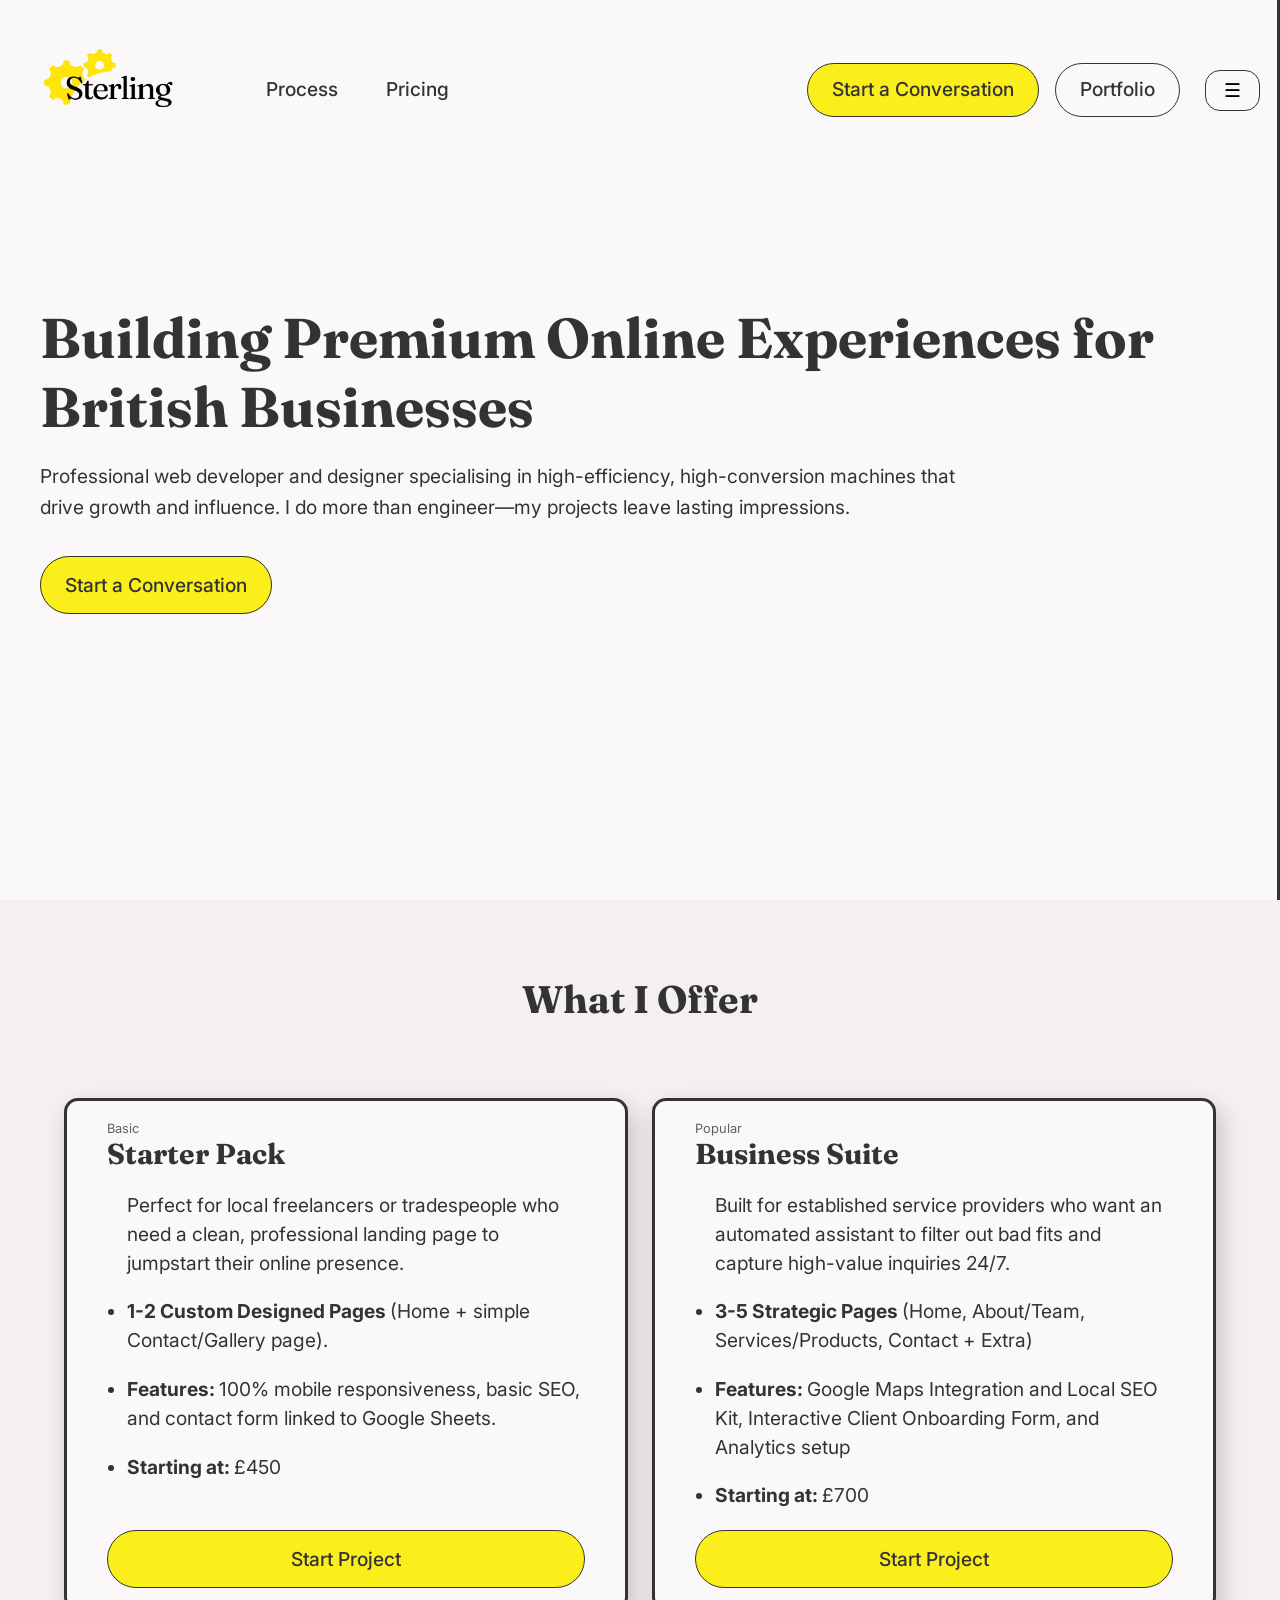
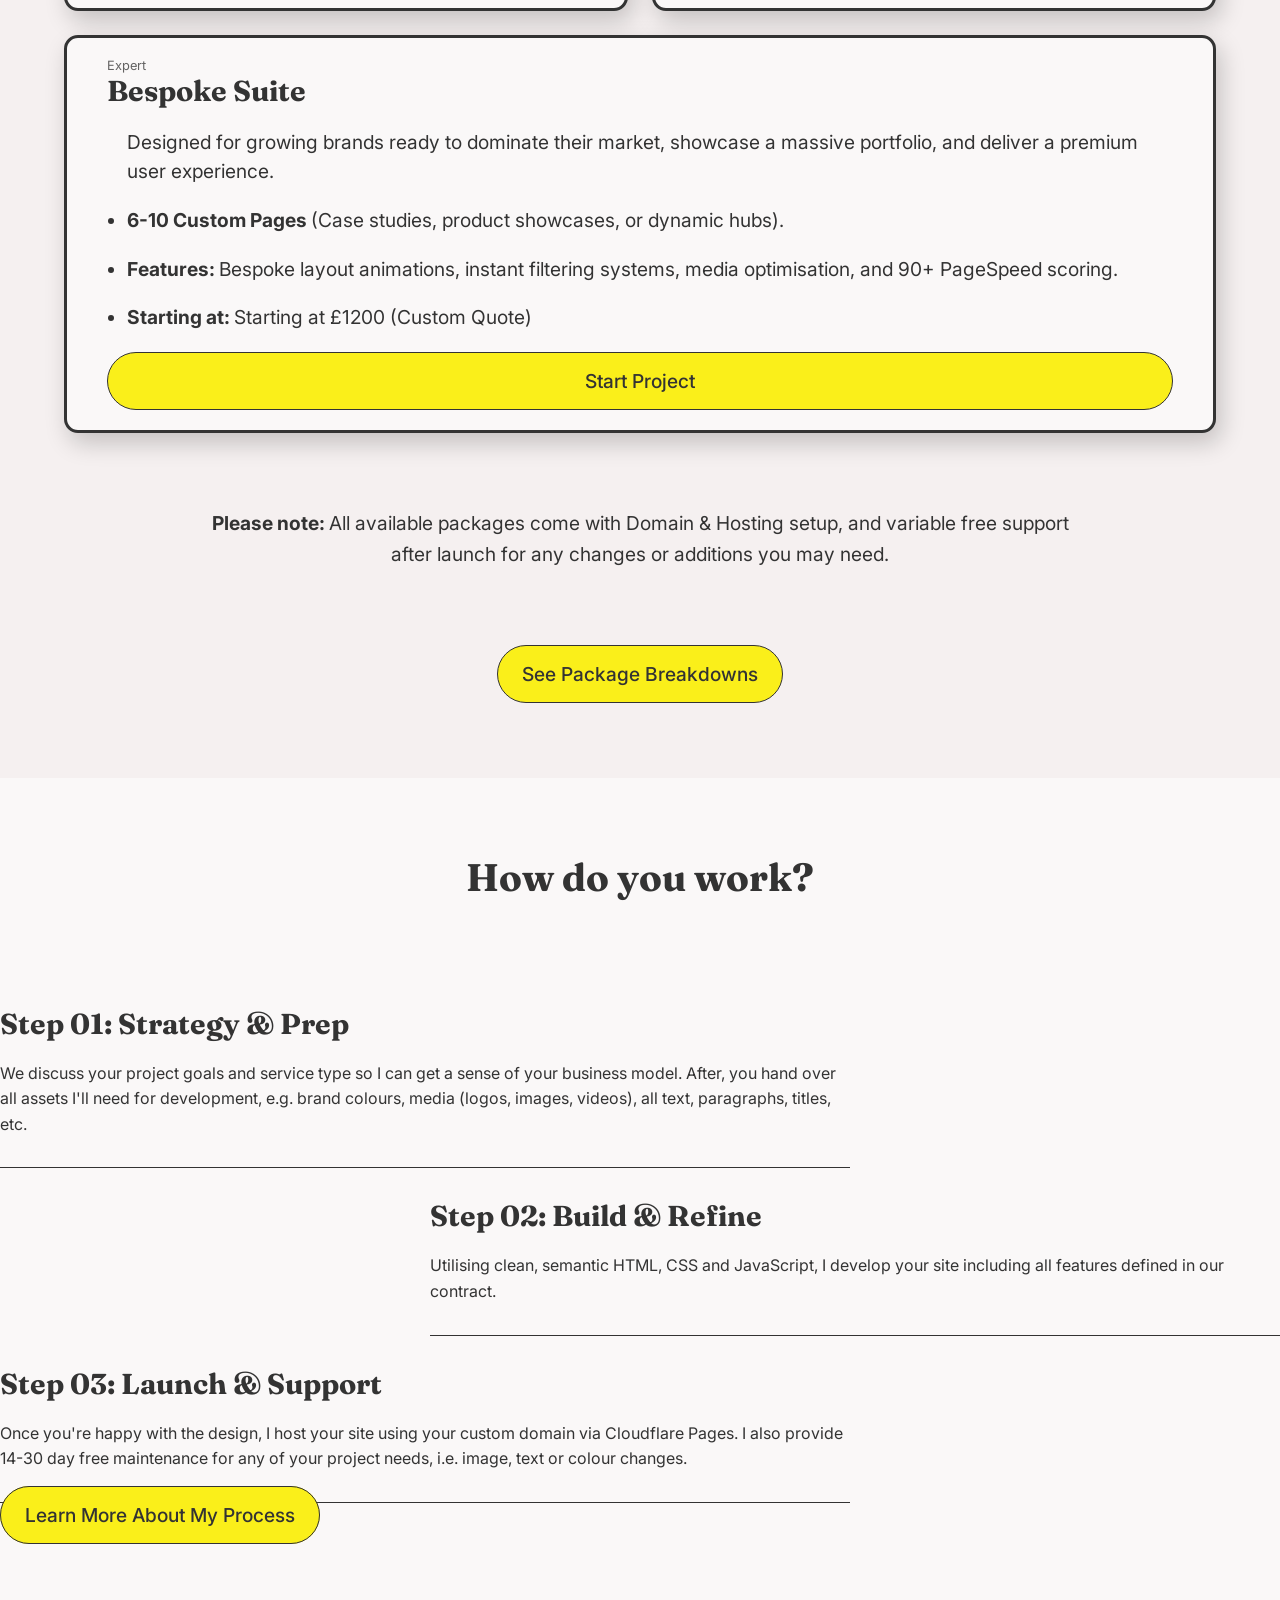
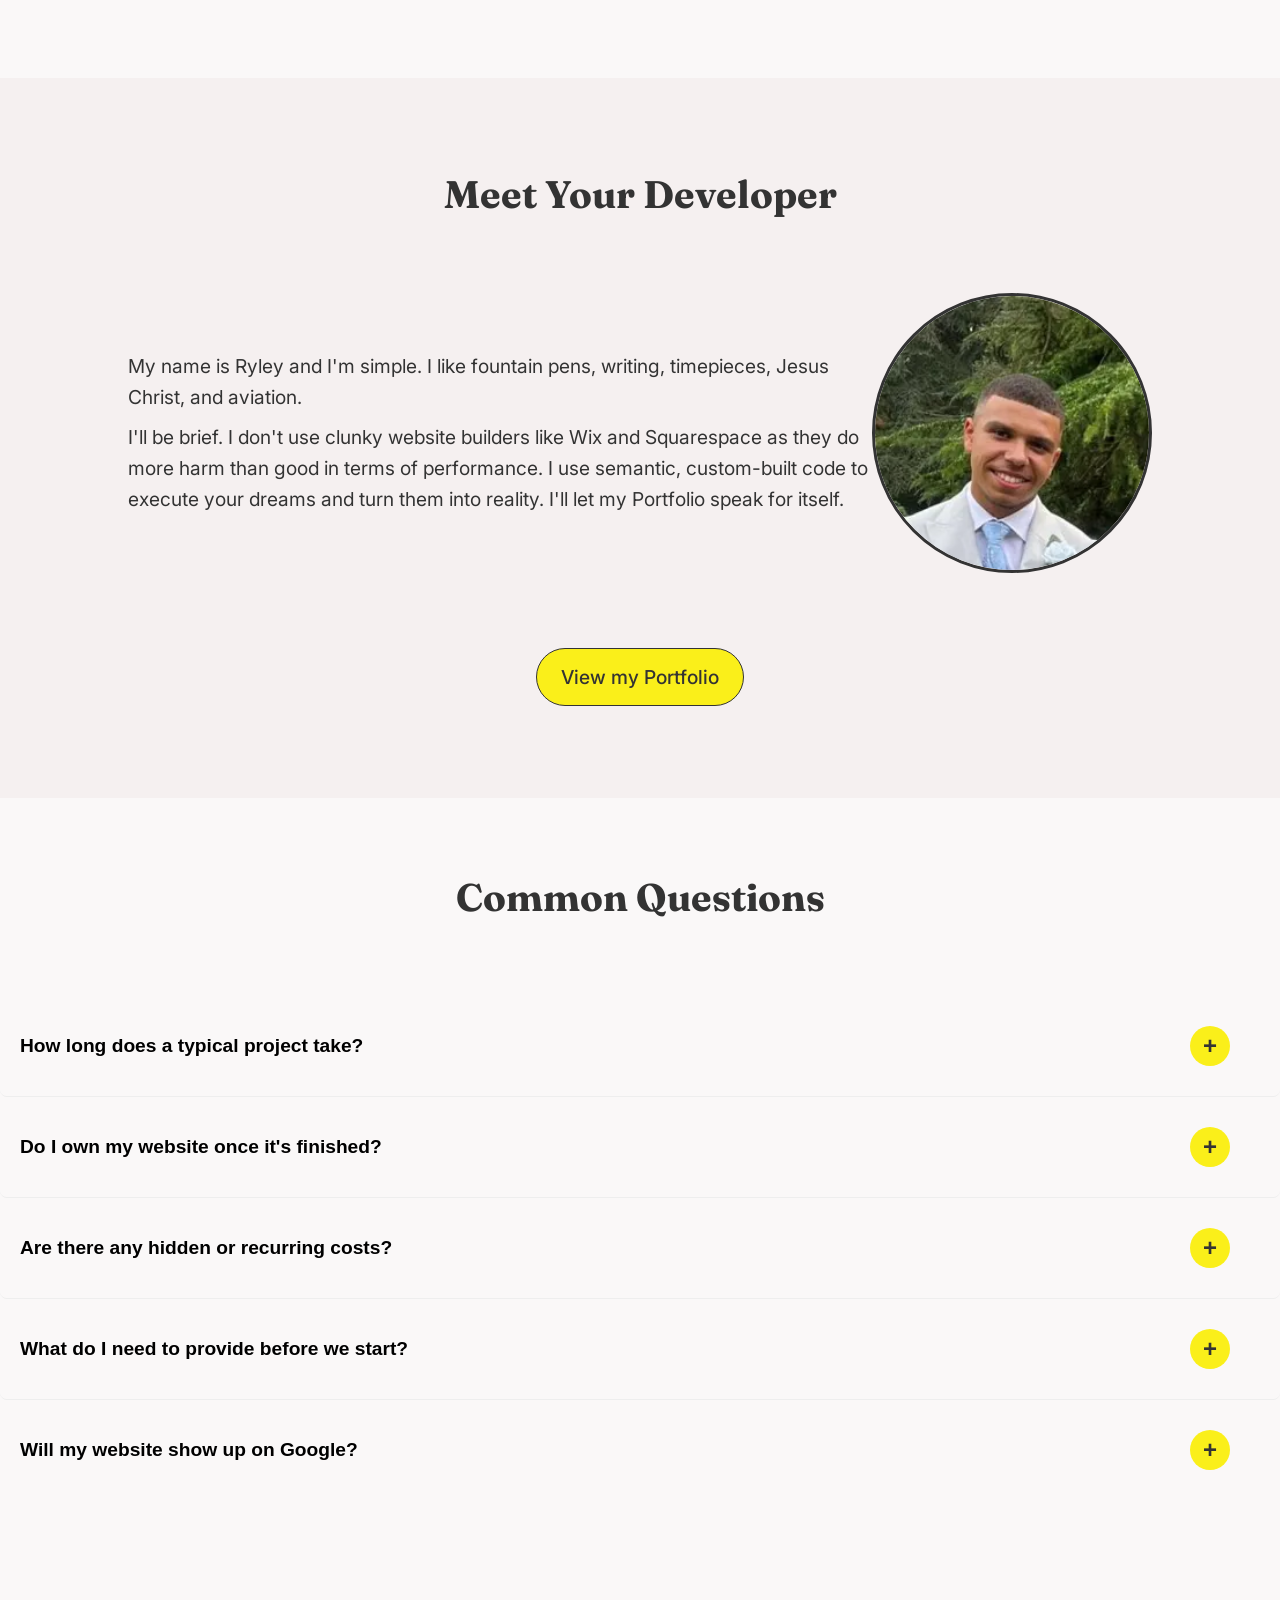
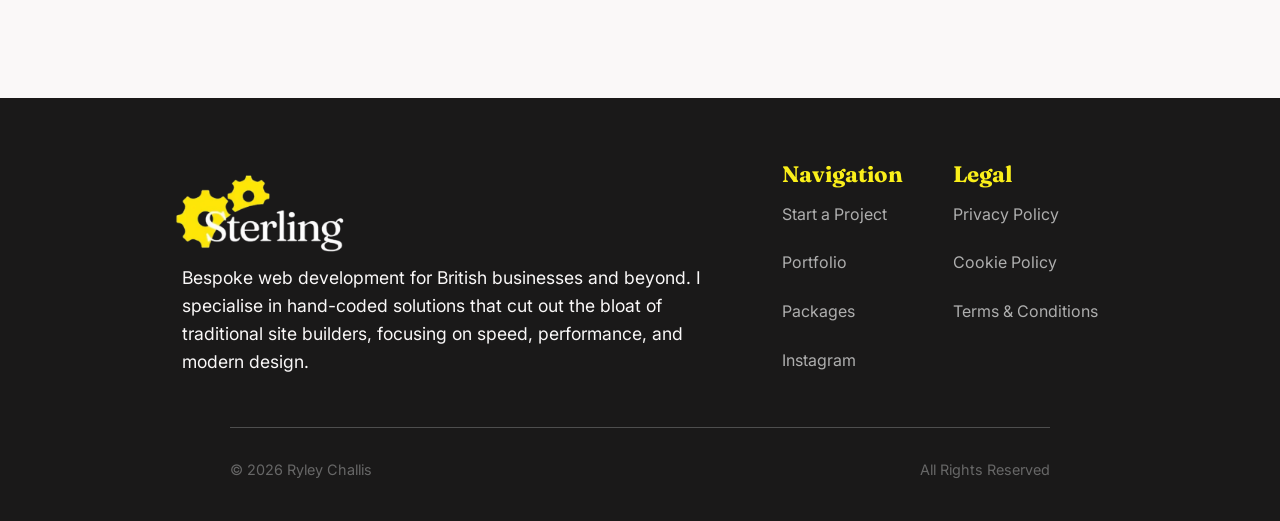
==== index.html @ 1f28d2fe "Upload files" ====
<!DOCTYPE html>
<html lang="en">
<head>
    <meta charset="UTF-8">
    <meta name="viewport" content="width=device-width, initial-scale=1.0">
    <title>Legal | Building Premium Online Experiences for Small British Businesses</title>
    
    <meta name="description" content="Bespoke, hand-coded web development for Sussex businesses. High-performance digital experiences designed to elevate your brand and drive results.">
    <link rel="preconnect" href="https://fonts.googleapis.com">
    <link rel="preconnect" href="https://fonts.gstatic.com" crossorigin>
    <link href="https://fonts.googleapis.com/css2?family=Fraunces:ital,opsz,wght@0,9..144,100..900;1,9..144,100..900&family=Inter:ital,opsz,wght@0,14..32,100..900;1,14..32,100..900&display=swap" rel="stylesheet">
    <link rel="stylesheet" href="https://cdnjs.cloudflare.com/ajax/libs/font-awesome/6.5.1/css/all.min.css">

    <meta property="og:type" content="website">
    <meta property="og:url" content="https://ryleychallis.github.io/Portfolio/">
    <meta property="og:title" content="Ryley Challis | Premium Hand-Coded Web Development">
    <meta property="og:description" content="Bespoke, high-performance websites for Sussex businesses. Focusing on speed, performance, and modern design.">
    <meta property="og:image" content="https://ryleychallis.github.io/Portfolio/css/img/opengraph.webp">

    <meta property="twitter:card" content="summary_large_image">
    <meta property="twitter:url" content="https://ryleychallis.github.io/Portfolio/">
    <meta property="twitter:title" content="Ryley Challis | Premium Hand-Coded Web Development">
    <meta property="twitter:description" content="Bespoke, high-performance websites for Sussex businesses. Focusing on speed, performance, and modern design.">
    <meta property="twitter:image" content="https://ryleychallis.github.io/css/Portfolio/img/opengraph.webp">

    <link rel="icon" type="image/x-icon" href="css/img/favicon.svg">

    <link rel="stylesheet" href="css/styles.css">

    <style>
        nav {
            position: absolute;
            background-color: transparent;
            min-height: 14vh;
            height: 20vh;

            padding: 20px 40px 20px 10px;
            margin: 0 auto;
            justify-content: center !important;

            display: flex;
            align-items: center !important;
            box-sizing: border-box;
            width: 100%;

            z-index: 9999;
        }

        nav .logo img {
            max-width: 200px;
            margin: 0;
            padding: 0;
        }

        .nav-links {
            display: flex;
            flex-direction: row;
            justify-content: space-between;
            align-items: center !important;
            width: 100%;
            margin: 0;
        }

        .nav-links li {
            list-style: none;
        }

        .nav-links a {
            text-decoration: none;
            color: var(--text-main);
            font-weight: 500;

            font-size: var(--fs-p);
            font-family: var(--ff-body);
            padding: 14px 16px;
            border-radius: 50px;

            position: relative;
            transition: all 0.3s ease;
            line-height: 1 !important;
            display: flex;
            align-items: center !important;
        }

        .nav-links a:hover {
            background-color: #e6e6e6;
        }

        .nav-links a.active {
            background-color: #e6e6e6;
        }

        .nav-links-first {
            display: flex;
            gap: 1rem;
            margin: 0;
        }

        .nav-links-second {
            display: flex;
            gap: 1rem;
            margin-left: auto;
            margin-right: 60px;
            align-items: center;
        }

        .openbtn:hover {
            box-shadow: 0 5px 0 0 var(--text-main);
        }

        #mySidebar {
            display: flex !important;
            flex-direction: column !important;
            justify-content: space-between !important;

            height: 100% !important;
            width: 0;
            position: fixed;
            z-index: 10000;
            top: 0;
            right: 0;
            background-color: var(--main-white);
            border-left: 3px solid var(--text-main);
            overflow: hidden;
            transition: all 0.6s;
            padding: 60px 0 30px 0;
        }

        .sidebar-links {
            display: flex;
            flex-direction: column;
            flex-grow: 1 !important;
            justify-content: flex-start !important;
            align-items: flex-start;

            padding: 0 20px 0 32px;
            margin: 0;

            overflow: hidden;
            z-index: 1000;
            max-width: 90% !important;
        }

        .sidebar-links a:nth-child(5) {
            margin-bottom: 75px;
        }

        .sidebar-links h3 {
            color: #888;
            padding: 20px 8px 0 0;
            margin: 0;
            font-family: var(--ff-body);
            font-size: var(--fs-p);
            letter-spacing: 2px;
        }

        .sidebar a {
            font-family: var(--ff-header);
            font-size: var(--fs-h4);
            font-weight: 500;

            color: var(--text-main);
            text-decoration: none;
            padding: 16px 0 !important;
            text-align: left; 
            
            width: 100%;
            display: block;
            transition: all 0.3s ease;
            border-radius: 7px;
        }

        .sidebar .dropdown-btn {
            font-family: var(--ff-header);
            font-size: var(--fs-h4);
            font-weight: 500;
            width: 100%;
            color: var(--text-main);
            text-decoration: none;
            
            padding: 16px 20px; 
            
            display: flex;
            justify-content: flex-start;
            align-items: center;
            
            gap: 12px; 
            
            border-radius: 7px;
            transition: all 0.3s ease;
            box-sizing: border-box; /* Crucial to keep width at 100% with padding */
        }

        .dropdown-btn:hover {
            background-color: #efefef;
        }

        .sidebar a:hover {
            background-color: #efefef;
            
        }

        .sidebar .odd-link {
            padding: 0;
            text-decoration: none;
            color: inherit;
        }

        .sidebar span i {
            border-radius: 7px;
            margin: 0;
            padding: 0;
            transition: all 0.3s ease;
            background-color: transparent;
        }

        .sidebar .closebtn {
            display: flex;
            padding: 12px 20px !important;
            cursor: pointer;
            border: none;
            background: transparent;

            font-size: var(--fs-h3);

            margin-left: auto !important;
            margin-bottom: auto;
            margin-right: 20px;
            width: fit-content !important;
        }

        .openbtn {
            font-size: var(--fs-p);
            cursor: pointer;

            background-color: var(--main-white);
            border: 1.8px solid var(--text-main);
            padding: 8px 18px;
            margin: 0 !important;
            position: fixed;
            right: 20px;
            z-index: 1000;
            border-radius: 15px;

            transition: all 0.3s ease;
            display: inline-flex !important;
            align-items: center !important;
        }

        .openbtn:hover {
            background-color: #efefef;
        }

        .sidebar-footer {
            display: flex;
            flex-direction: column;
            flex-shrink: 0 !important;
            padding: 20px 40px 0;

            justify-content: center;
            margin: 0 auto;
            gap: 15px;
            width: 100% !important;
        }

        .footer-logo {
            display: flex;
            margin: 0 auto;
            justify-content: center;
            width: 100%;
        }

        .footer-logo img {
            display: block;
            max-width: 200px;
            margin: 0 auto;
            padding: 0;
        }

        .sidebar-footer p {
            font-family: var(--ff-header);
            font-size: var(--fs-p);
            color: #666;
            margin: 0;
            white-space: nowrap;
        }

        #sidebarOverlay {
            position: fixed;
            opacity: 0;
            width: 100vw;
            height: 100vh;
            top: 0;
            left: 0;
            right: 0;
            bottom: 0;
            background-color: rgba(0,0,0,0.7);
            pointer-events: none;
            z-index: 10000;
            border-radius: 0 !important;
        }

        .dropdown-btn {
            padding: 0 !important;
            text-decoration: none;
            font-size: 1.1rem;
            color: var(--text-main);
            display: flex;
            align-items: center !important;
            justify-content: space-between !important;
            width: 100%;

            border: none;
            background: none;
            width: fit-content;
            text-align: left;
            cursor: pointer;
            font-family: var(--ff-body);
            transition: 0.3s;
        }

        .sidebar .arrow-trigger {
            display: inline-flex;
            align-items: center;
            cursor: pointer;
        }

        .arrow-trigger i {
            transition: transform 0.3s ease;
        }

        .dropdown-content {
            max-height: 0;
            overflow: hidden;
            opacity: 0;
            visibility: hidden;
            transition: max-height 0.4s ease, opacity 0.3s ease, visibility 0.3s;
            
            padding-left: 32px;
        }

        .dropdown-content a {
            font-family: var(--ff-body) !important;
            font-size: 1.1rem !important;
            font-style: italic;
            font-weight: 400 !important;
            color: #666 !important;
            padding: 12px !important;
            margin-bottom: 5px !important;
            transition: all 0.3s ease;
        }

        .dropdown-content a:hover {
            background-color: #efefef !important;
            transform: translateX(5px);
        }

        .dropdown-content a:last-child {
            font-style: normal;
            font-weight: 600 !important;
            margin-top: 10px;
        }

        .dropdown-content.show {
            max-height: 300px;
            opacity: 1;
            visibility: visible;
            padding-bottom: 20px;
        }

        .sidebar .btn-primary {
            width: 100%;
            display: flex;
            margin: 0 auto;
            justify-content: center;
            border-radius: 50px;
            font-size: 22px;
            font-family: var(--ff-body);
        }
    </style>
    <style>
        .btn-primary {
            background-color: var(--main-yellow);
            color: var(--text-main);
            padding: 16px 24px !important;

            border: 1.8px solid var(--text-main);
            border-radius: 50px;
            text-decoration: none;

            font-size: var(--fs-p);
            font-family: var(--ff-body);
            font-weight: 500;

            transition: all 0.2s ease;
            cursor: pointer;
            white-space: nowrap !important;
            text-align: center;
        }

        nav .btn-primary:hover {
            background-color: var(--main-yellow);
            box-shadow: 0 5px 0 0 var(--text-main);
        }

        .btn-primary:hover {
            filter: brightness(90%);
        }

        .package-actions .btn-primary {
            width: 100%;
        }

        .package-card .btn-primary {
            display: inline-block;
            margin-top: auto;
            transition: all 0.3s ease;
            cursor: pointer;
        }

        .package-card .btn-primary:hover {
            filter: brightness(90%);
        }

        #packages .learn-more-btn {
            width: fit-content;
            margin: 0 auto;
        }

        #about .btn-primary {
            margin: 75px 0;
        }

        .nav-links-second .cta-two {
            position: relative;
            overflow: hidden;
            align-items: flex-start;
        
            background-color: var(--main-white);
            color: var(--text-main);
            
            padding: 16px 24px !important;
            border: 1.8px solid var(--text-main);
            border-radius: 50px;
            font-size: var(--fs-p);
            
            text-decoration: none;
            font-weight: 500;
            transition: all 0.3s ease;
            margin: 0 !important;
        }

        .nav-links-second .cta-two:hover {
            box-shadow: 0 5px 0 0 var(--text-main);
            filter: brightness(95%) !important;
        }

        .btn-secondary {
            background: transparent;
            color: var(--text-main);
            font-size: var(--fs-p);
            font-family: var(--ff-body);

            text-decoration: none;
            transition: all 0.3s ease;
            white-space: nowrap;
        }

        .btn-secondary i {
            margin-left: 10px;
        }
    </style>
    <link rel="stylesheet" href="css/query.css" media="screen and (max-width: 1323px)">
</head>
<body>
    <div id="sidebarOverlay" class="overlay" onclick="closeNav()"></div>
    <header>
        <div id="mySidebar" class="sidebar">
        <button class="closebtn" onclick="closeNav()" aria-label="Close Navigation">&times;</button>
        
        <div class="sidebar-links">
            <h3>Navigation</h3>
                <a href="index.html#hero">Home</a>
                <a href="index.html#packages">Pricing</a>
                <div class="dropdown-container">
                    <div class="dropdown-btn">
                        <a class="odd-link" href="portfolio.html" style="text-decoration: none; color: inherit; flex-grow: 1;">Portfolio</a>
                        
                        <span class="arrow-trigger" onclick="toggleDropdown(event)" style="cursor: pointer; padding-left: 15px;">
                            <i class="fa-solid fa-chevron-right dropdown-arrow"></i>
                        </span>
                    </div>

                    <div id="sidebarDropdown" class="dropdown-content">
                        <a href="portfolio.html#tipsy">Tipsy Kisses</a>
                        <a href="portfolio.html">See All Projects</a>
                    </div>
                </div>
                <a href="index.html#about">About</a>
            </div>    
            
        <div class="sidebar-footer">
            <div class="footer-logo">
                <picture>
                    <source srcset="css/img/sterling.webp" type="image/webp">
                    <img src="css/img/sterling.png" alt="Sterling web development logo">
                </picture>
            </div>
                <a class="btn-primary" href="booking.html">Start Project</a>
            </div>
        </div>

        <nav class="navbar">
            <button class="openbtn" onclick="openNav()">&#9776;</button>
            <a class="logo" href="index.html#hero">
                <picture>
                    <source srcset="css/img/sterling.webp" type="image/webp">
                    <img src="css/img/sterling.png" alt="Sterling web development logo">
                </picture>
            </a>
            <div class="nav-links">
                <ul class="nav-links-first">
                    <li><a href="#process">Process</a></li>
                    <li><a href="#packages">Pricing</a></li>
                </ul>
                <ul class="nav-links-second">
                    <li><a href="mailto:ryley.challis@outlook.com?subject=General Inquiry - Let's Work Together" class="btn-primary target="_blank">Start a Conversation</a></li>
                    <li><a class="cta-two desktop-only" href="portfolio.html">Portfolio</a></li>
                </ul>
            </div>
        </nav>
    </header>
    
    <main class="main-page">
        <section id="hero">
            <div class="header-content">
                <h1>Building Premium Online Experiences for British Businesses</h1>
                <p class="desktop-only">Professional web developer and designer specialising in high-efficiency, high-conversion machines that drive growth and influence. I do more than engineer&mdash;my projects leave lasting impressions.</p>
                <p class="mobile-only">Professional web developer and designer specialising in high-conversion machines that drive growth, and leave lasting impressions.</p>

                <a href="mailto:ryley.challis@outlook.com?subject=General Inquiry - Let's Work Together" class="btn-primary" target="_blank">Start a Conversation</a>
            </div>
        </section>

        <section id="packages">
            <h2>What I Offer</h2>
            <div class="package-container">
                <div class="package-card">
                    <span class="number">Basic</span>
                    <h3>Starter Pack</h3>
                    <ul>
                        <li>Perfect for local freelancers or tradespeople who need a clean, professional landing page to jumpstart their online presence.</li>
                        <li><b>1-2 Custom Designed Pages </b>(Home + simple Contact/Gallery page).</li>
                        <li><b>Features: </b>100% mobile responsiveness, basic SEO, and contact form linked to Google Sheets.</li>
                        <li><b>Starting at: </b>£450</li>
                    </ul>
                    <a class="btn-primary" href="booking.html">Start Project</a>
                </div>

                <div class="package-card">
                    <span class="number">Popular</span>
                    <h3>Business Suite</h3>
                    <ul>
                        <li>Built for established service providers who want an automated assistant to filter out bad fits and capture high-value inquiries 24/7.</li>
                        <li><b>3-5 Strategic Pages </b>(Home, About/Team, Services/Products, Contact + Extra)</li>
                        <li><b>Features: </b>Google Maps Integration and Local SEO Kit, Interactive Client Onboarding Form, and Analytics setup</li>
                        <li><b>Starting at: </b>£700</li>
                    </ul>
                    <a class="btn-primary" href="booking.html">Start Project</a>
                </div>

                <div class="package-card">
                    <span class="number">Expert</span>
                    <h3>Bespoke Suite</h3>
                    <ul>
                        <li>Designed for growing brands ready to dominate their market, showcase a massive portfolio, and deliver a premium user experience.</li>
                        <li><b>6-10 Custom Pages </b>(Case studies, product showcases, or dynamic hubs).</li>
                        <li><b>Features: </b>Bespoke layout animations, instant filtering systems, media optimisation, and 90+ PageSpeed scoring.</li>
                        <li><b>Starting at: </b>Starting at £1200 (Custom Quote)</li>
                    </ul>
                    <button class="btn-primary" onclick="openQuotePopup()">Start Project</button>
                </div>
            </div>
            <p class="subtitle"><b>Please note: </b>All available packages come with Domain & Hosting setup, and variable free support after launch for any changes or additions you may need.</p>
            <a class="learn-more-btn btn-primary" href="packages.html">See Package Breakdowns</a>
        </section>

        <section id="process">
            <h2>How do you work?</h2>
            <div class="process-container">
                <div class="process-card">
                    <h3><b>Step 01: Strategy & Prep</b></h3>
                    <p>We discuss your project goals and service type so I can get a sense of your business model. After, you hand over all assets I'll need for development, e.g. brand colours, media (logos, images, videos), all text, paragraphs, titles, etc.</p>
                </div>
                <div class="process-card">
                    <h3><b>Step 02: Build & Refine</b></h3>
                    <p>Utilising clean, semantic HTML, CSS and JavaScript, I develop your site including all features defined in our contract.</p>
                </div>
                <div class="process-card">
                    <h3><b>Step 03: Launch & Support</b></h3>
                    <p>Once you're happy with the design, I host your site using your custom domain via Cloudflare Pages. I also provide 14-30 day free maintenance for any of your project needs, i.e. image, text or colour changes.</p>
                </div>
                <a class="btn-primary" href="packages.html#breakdown">Learn More About My Process</a>
            </div>
        </section>

        <section id="about">
            <h2>Meet Your Developer</h2>
            <div class="dev-profile">
                <div class="about-text">
                <div class="about-block">
                    <p>My name is Ryley and I'm simple. I like fountain pens, writing, timepieces, Jesus Christ, and aviation.</p>
                </div>
                <div class="about-block">
                    <p>I'll be brief. I don't use clunky website builders like Wix and Squarespace as they do more harm than good in terms of performance. I use semantic, custom-built code to execute your dreams and turn them into reality. I'll let my Portfolio speak for itself. </p>
                </div>
            </div>
                <div class="about-image">
                    <img src="css/img/about-image.webp" alt="Image of Ryley Challis, web developer" loading="lazy">
                </div>
            </div>
            <a class="btn-primary" href="portfolio.html">View my Portfolio</a>
        </section>

        <section id="faqs">
            <div class="faq-container">
                <h2>Common Questions</h2>

                <div class="faq-card">
                    <button class="faq-question">How long does a typical project take?</button>
                    <div class="faq-answer">
                        <p>Most sites are completed within 2 to 4 weeks. This includes our initial strategy session, the build phase, and final refinements. I'll declare any additional time I may need before we reach the deadline.</p>
                    </div>
                </div>

                <div class="faq-card">
                    <button class="faq-question">Do I own my website once it's finished?</button>
                    <div class="faq-answer">
                        <p>100% yes. You own the code and all assets once the final payment is cleared. No hidden subscription fees.</p>
                    </div>
                </div>
                <div class="faq-card">
                    <button class="faq-question">Are there any hidden or recurring costs?</button>
                    <div class="faq-answer">
                        <p>None from my side. The price we agree on is for the complete build. You will only need to cover your own domain and hosting (usually around £10-15/month), which I will help you set up so you have full control over the billing. I also offer monthly retainers for necessary maintenance (typical £49-£99).</p>
                    </div>
                </div>

                <div class="faq-card">
                    <button class="faq-question">What do I need to provide before we start?</button>
                    <div class="faq-answer">
                        <p>To keep the project on track, I’ll need your branding (logo/colours), any images you'd like me to use, and the text for your pages. If you don't have any media of your own, I can source high-quality, professional imagery that fits your brand's aesthetic (£49-£99, depending on your specific package and project needs.)</p>
                    </div>
                </div>

                <div class="faq-card">
                    <button class="faq-question">Will my website show up on Google?</button>
                    <div class="faq-answer">
                        <p>Yes. Because I hand-code your site with clean HTML, it is naturally much faster and easier for Google to read than a template-based site. I include essential SEO setup as standard to ensure you're visible from day one.</p>
                    </div>
                </div>
            </div>
        </section>
    </main>
    <footer class="footer">
        <div class="container">
            <div class="footer-container">
                <div class="intro">
                    <h2>
                        <picture>
                            <source srcset="css/img/sterling-footer.webp" type="image/webp">
                            <img src="css/img/sterling-footer.png" alt="Sterling web development logo" loading="lazy">
                        </picture>
                    </h2>
                    <p>Bespoke web development for British businesses and beyond. I specialise in hand-coded solutions that cut out the bloat of traditional site builders, focusing on speed, performance, and modern design.</p>
                </div>
                <div class="footer-links">
                    <div class="footer-col">
                        <h3>Navigation</h3>
                        <ul>
                            <li><a href="booking.html">Start a Project</a></li>
                            <li><a href="portfolio.html">Portfolio</a></li>
                            <li><a href="#packages">Packages</a></li>
                            <li><a href="https://instagram.com/ryley.challis" target="_blank" rel="noopener">Instagram</a></li>
                        </ul>
                    </div>
                    <div class="footer-col">
                        <h3>Legal</h3>
                        <ul>
                            <li><a href="legal.html#privacy">Privacy Policy</a></li>
                            <li><a href="legal.html#cookies">Cookie Policy</a></li>
                            <li><a href="legal.html#terms">Terms & Conditions</a></li>
                        </ul>
                    </div>
                </div>
            </div>
            <div class="footer-bottom">
                <p>&copy; 2026 Ryley Challis</p>
                <p>All Rights Reserved</p>
            </div>
        </div>
    </footer>
    <div id="quote-popup" class="popup-overlay">
        <div class="popup-content">
            <button class="close-btn" onclick="closeQuotePopup()">&times;</button>
            <h3>Request a Quote</h3>
            <p>Please fill out this short form, and I will personally review your entry within 48 hours, followed by an email to you!</p>
            <form id="quote-form">
                <div class="quote-first">
                    <div class="quote-group">
                        <h4>Name:</h4>
                        <input type="text" name="client_name" type="text" placeholder="E.g., John Doe" required>
                    </div>
                    <div class="quote-group">
                        <h4>Email:</h4>
                        <input type="email" name="client_email" type="text" placeholder="E.g., john@email.com" required>
                    </div>
                </div>
                <div class="quote-second">
                    <div class="quote-group">
                        <h4>Business Type:</h4>
                        <select name="project_goal" required>
                            <option value="" disabled selected>Select an option</option>
                            <option value="ecom">E-commerce</option>
                            <option value="portfolio">Portfolio showcase</option>
                            <option value="services">Services</option>
                            <option value="other">Something else</option>
                        </select>
                    </div>
                    <div class="quote-group">
                        <h4>Estimated Budget:</h4>
                        <select name="project_budget" required>
                            <option value="" disabled selected>Select an option</option>
                            <option value="1200">£1,200 - £2,000</option>
                            <option value="2000">£2,000 - £3,500</option>
                            <option value="3500">£3,500+</option>
                        </select>
                    </div>
                    <div class="hp-container" style="display:none;">
                        <label for="honeypot">Leave this field blank</label>
                        <input type="text" name="honeypot" id="honeypot" tabindex="-1" autocomplete="off">
                    </div>
                </div>
            <button type="submit" class="btn-primary submit-btn" style="margin: 30px 0 0 0; border: 1.8px solid var(--text-main);">Send Quote</button>
            </form>
        </div>
    </div>
    <script src="css/script.js" defer></script>
</body>
</html>
---- css/styles.css ----
html, body {
    margin: 0;
    padding: 0;
    overflow-x: hidden;
}

* {
    box-sizing: border-box;
}

#hero, section {
    min-height: 100vh;
    width: 100%;

    background-color: var(--main-white);
    margin: 0;
    padding: 0;
}

:root {
    --main-yellow: #faef1a;
    --main-white: #faf8f8;
    --off-white: #f5f0f0;
    --text-main: #333;

    --fs-h1: clamp(2.4rem, 6vw, 3.5rem);
    --fs-h2: clamp(2rem, 4vw, 2.4rem);
    --fs-h3: clamp(1.6rem, 4vw, 1.8rem);
    --fs-p: clamp(1rem, 2vw, 1.2rem);

    --ff-header: 'fraunces', serif;
    --ff-body: 'inter', sans-serif;
}

#tipsy .container, #broadway .container, .footer-container, .container {
    display: flex;
    flex-direction: column;
    gap: 50px;
    align-items: center;
    justify-content: center;
    max-width: 80%;
    margin: 0 auto;
}

section:nth-child(odd) {
    background-color: var(--main-white);
}
section:nth-child(even) {
    background-color: var(--off-white);
}

p, li, li a {
    font-size: var(--fs-p);
    font-family: var(--ff-body);
    color: var(--text-main);
    margin: 0;
    line-height: 1.6;
}

h1 {
    font-size: var(--fs-h1);
    font-family: var(--ff-header);
    font-weight: bold;
    color: var(--text-main);
    max-width: clamp(0, 90vw, 90%);
    margin: 0;
}

h2 {
    font-size: var(--fs-h2);
    font-family: var(--ff-header);
    color: var(--text-main);
    text-align: center;
    padding: 75px 0;
    margin: 0 auto;
}

h3 {
    font-size: var(--fs-h3);
    font-family: var(--ff-header);
    color: var(--text-main);
    margin: 0 0 20px 0;
}

#hero {
    display: flex;
    flex-direction: column;
    justify-content: center;
    align-items: center;
    padding: 0 40px;
}

#hero p {
    max-width: 80%;
    text-align: left;
    margin-top: 20px;
    margin-bottom: 50px;
}

#hero .mobile-only {
    display: none;
}

#packages {
    display: flex;
    flex-direction: column;
    scroll-margin-top: -40px;
    padding-bottom: 75px;
    background-color: var(--off-white);
}

.package-container {
    display: grid;
    grid-template-columns: repeat(3, 1fr);
    flex-wrap: wrap;
    align-items: stretch;
    gap: 24px;

    max-width: 90%;
    margin: 0 auto;
}

.package-container .package-card {
  display: flex;
  flex-direction: column;
  justify-content: space-between; /* Pushes the buttons to the very bottom uniformly */
  height: 100%; /* Forces card to fill the grid container height */
  
  overflow: hidden;
  padding: 20px 40px;
  transition: all 0.3s ease;
  border-radius: 14px;
  border: 3px solid var(--text-main);
  box-shadow: 5px 10px 24px rgba(0, 0, 0, 0.2);
  background-color: var(--main-white) !important;
}

.package-card .number {
    font-size: 0.8rem;
    font-family: var(--ff-body);
    opacity: 0.6;
}

.package-card ul {
    display: flex;
    flex-direction: column;
    gap: 20px !important;
    margin: 0;
    padding: 0 0 20px 20px;
}

.package-card ul li {
    margin: 0;
    padding: 0;
    list-style-type: disc;
    line-height: 1.5;
}

.package-card ul li:first-child {
    list-style: none;
}

#packages .subtitle {
    margin: 75px auto;
    max-width: 70%;
    text-align: center;
}

#process {
    background-color: var(--main-white);
    padding-bottom: 75px;
}

#process h2 {
    padding-top: 75px;
}

.process-container {
    gap: 90px !important;
}

.process-card {
    max-width: 850px;
    display: flex;
    flex-direction: column;
    padding: 30px 0;

    justify-content: center;
    border-bottom: 1.8px solid var(--text-main);
}

.process-card:nth-child(odd) {
    margin-right: auto;
}

.process-card:nth-child(2) {
    margin-left: auto !important;
    justify-content: flex-end !important;
}

.process-card p {
    font-size: 1rem;
    font-family: var(--ff-body);
    color: var(--text-main);
}

#about {
    display: flex;
    flex-direction: column;
    justify-content: center;
    align-items: center;

    min-height: 80vh;
    background-color: var(--off-white);
}

#about .dev-profile {
    display: flex;
    flex-direction: row;
    justify-content: center; 
    align-items: center;            
    max-width: 80%;              
    margin: 0 auto;
}

.dev-profile .about-text {                 
    text-align: left;
    display: flex;
    flex-direction: column;
    gap: 10px;
}

.about-text p a {
    color: var(--main-yellow);
    filter: brightness(90%);
    text-decoration: none;
}

.dev-profile .about-image {
    display: flex;
    justify-content: center;
}

.dev-profile .about-image img {
    width: 280px;
    height: 280px;
    object-fit: cover;
    border-radius: 50%;
    border: 3px solid var(--text-main);
    transition: all 0.3s ease;
}

.about-image img:hover {
    transform: translateY(-10px) !important;
}

#faqs {
    padding-bottom: 50px;
}

.faq-container {
    gap: 0;
}

.faq-card {
  border-bottom: 1px solid #eee;
  border-radius: 7px;
  transition: all 0.3s ease;
  padding: 10px 0 10px 20px;
  width: 100%;
}

.faq-card:hover {
    background-color: #efefef;
}

.faq-card:hover .faq-question::after {
    background-color: var(--main-yellow);
    filter: brightness(110%) !important;
}

.faq-card:last-child {
    border: none;
}

.faq-card.active {
    background-color: #efefef;
}

.faq-question {
  width: 100%;
  padding: 20px 0;
  background: none;
  border: none;
  outline: none;
  text-align: left;
  font-size: 1.2rem;
  font-weight: 600;
  cursor: pointer;
  display: flex;
  justify-content: space-between;
  align-items: center;
  transition: 0.3s;
}

.faq-question::after {
  content: '+';
  font-size: 1.5rem;
  background-color: var(--main-yellow);
  border-radius: 50px;
  width: 40px;
  height: 40px;

  display: flex;
  justify-content: center;
  text-align: center;
  align-items: center;
  margin-right: 50px;

  color: var(--text-main);
  transition: all 0.3s ease;
}

.faq-card.active .faq-question::after {
  transform: rotate(45deg);
}

.faq-answer {
  max-height: 0;
  overflow: hidden;
  transition: max-height 0.3s ease-out;
}

.faq-answer p {
  padding-bottom: 20px;
  color: var(--text-main);
  line-height: 1.6;
  max-width: 95%;
}

.legal-page h2 {
    padding-bottom: 20px;
}

.legal-page p {
    max-width: 80% !important;
}

.legal-page ul.legal-points {
    display: flex;
    flex-direction: column;
    gap: 50px;
    padding-bottom: 75px;
}

.legal-points li {
    font-size: 1rem;
    font-family: var(--ff-body);
}

footer {
    min-height: 400px;
    background-color: #1a1919;
    padding: 60px 0 10px 0;
}

footer .container {
    display: flex;
    flex-direction: column;
    justify-content: center;
    align-items: center;
}

footer .intro {
    display: flex;
    flex-direction: column;

    max-width: 550px;
    gap: 10px;
    margin-top: -75px;
}

footer .intro h2 {
    padding-bottom: 0;
    display: flex;
    margin-right: auto;
    width: 100%;
}

footer .intro h2 img {
    max-width: 260px;
    margin-left: -50px;
}

footer .intro p {
    font-size: clamp(0.9rem, 2vw, 1.1rem);
    font-family: var(--ff-body);
    color: var(--main-white);
    margin: -50px 0 0 0;
    padding: 0;
}

footer .footer-container {
    display: flex;
    flex-direction: row;
    align-items: center;
    justify-content: center;
    max-width: 90% !important;
}

.footer-container .footer-links {
    display: flex;
    flex-direction: row;
    gap: 50px;
}

.footer-links .footer-col {
    display: flex;
    flex-direction: column;
    margin: 0;
}

.footer-col h3 {
    font-size: clamp(1.2rem, 2vw, 1.4rem) !important;
    font-family: var(--ff-header);
    color: var(--main-yellow);

    margin: 0 0 10px 0;
    padding: 0;
}

.footer-col ul {
    display: flex;
    flex-direction: column;

    gap: 18px;
    margin: 0;
    padding: 0;
    list-style: none;
}

.footer-col ul li a {
    font-size: clamp(0.9rem, 4vw, 1rem);
    font-family: var(--ff-body);
    color: #aeaeae;

    margin: 0;
    transition: all 0.3s ease;
    text-decoration: none;
    white-space: nowrap;
}

.footer-col ul li a:hover {
    color: var(--main-white);
}

footer .footer-bottom {
    margin: 0;
    padding: 30px 0;
    width: 80%;
    display: flex !important;
    justify-content: space-between !important;
    align-items: center;

    border-top: 1px solid #4e4e4e;
}

.footer-bottom p {
    font-size: 0.9rem;
    font-family: var(--ff-body);
    color: #676767;
}

.popup-overlay {
    position: fixed;
    top: 0;
    left: 0;
    width: 100%;
    height: 100%;
    background: rgba(0, 0, 0, 0.8);
    display: flex;
    justify-content: center;
    align-items: center;
    z-index: 9999;
    
    opacity: 0;
    visibility: hidden;
    pointer-events: none; 
    transition: opacity 0.4s ease, visibility 0.4s;
}

.popup-overlay.active {
    opacity: 1;
    visibility: visible;
    pointer-events: auto;
}

.popup-content {
    background: white;
    padding: 40px;
    border-radius: 15px;
    transform: translateY(20px) scale(0.95); 
    transition: transform 0.4s cubic-bezier(0.165, 0.84, 0.44, 1);
    max-width: 90%;
}

.popup-overlay.active .popup-content {
    transform: translateY(0) scale(1);
}

.popup-content h4 {
    font-size: clamp(1rem, 2vw, 1.1rem);
    font-family: var(--ff-header);
    color: var(--text-main);
    margin: 0;
}

.popup-content p {
    font-size: 1rem;
    font-family: var(--ff-body);
}

#quote-form {
    display: flex;
    flex-direction: column;
    gap: 40px;
}

.quote-first, .quote-second {
    display: flex;
    flex-direction: column;
    gap: 50px;
}

.quote-group {
    display: flex;
    align-items: center;
    gap: 20px;
}

.quote-second .quote-group:first-child {
    display: flex;
    flex-direction: row !important;
}

input[type="text"],
input[type="email"] {
    width: 70%;
    padding: 6px 8px;
    height: 40px;
    border: 1px solid #ddd;
    border-radius: 8px;
    background-color: #f9f9f9;
    font-family: var(--ff-body);
    font-size: 1rem;
}

.popup-content select[name="project_goal"],
.popup-content select[name="project_budget"] {
    width: 50% !important;
    padding: 6px 6px;
    height: 40px;
    border: 1px solid #ddd;
    border-radius: 8px;
    background-color: #f9f9f9;
    color: #404040;
    font-family: var(--ff-body);
    font-size: clamp(0.9rem, 2vw, 1rem);

    display: flex;
    flex-direction: row !important;
}

.popup-content input:focus {
    outline: none;
    border-color: #f1f10e;
    background-color: #fff;
}

.popup-content button.close-btn {
    background-color: var(--main-yellow);
    box-shadow: 5px 10px 20px rgba(0,0,0,0.1);
    border-radius: 50px;
    border: none;
    font-size: 24px;
    padding: 8px 16px;
    transition: all 0.3s ease;
    cursor: pointer;
}

.popup-content button.close-btn:hover {
    transform: scale(1.15) rotate(-32deg);
    filter: brightness(90%);
}

.packages-page section:not(#hero) {
    min-height: auto;
    padding-bottom: 50px;
}
---- css/query.css ----
@media (max-width: 1323px) {
    .package-container {
        display: grid;
        grid-template-columns: repeat(2, 1fr);
        max-width: 90% !important;
    }
    .package-card:last-child {
        grid-column: 1 / -1;
        justify-self: center;
    }
    .package-card:nth-child(2) {
        transform: none;
    }
    #gallery .gallery-container {
        display: grid;
        grid-template-columns: 1fr !important;
        justify-items: center !important;
        align-items: center !important;
        width: 100% !important;
        height: auto !important;
        padding-top: 50px !important;
        margin: 0 auto !important;
        gap: 75px;
    }
    .gallery-item {
        scale: 1.15;
    }
}

@media (max-width: 1078px) {
    .nav-links-first {
        display: none;
    }
    .package-container {
        display: grid;
        grid-template-columns: repeat(2, 1fr);
        max-width: 90% !important;
        gap: 20px !important;
    }
    .package-card:nth-child(2):hover {
    transform: scale(1) translateY(-10px) !important;
}
    .package-card .btn-primary {
        width: 100%;
        margin-top: auto;
    }
    #about div.about-container {
        display: flex !important;
        flex-direction: column !important;
    }
    .about-image img {
        max-height: 480px !important;
        aspect-ratio: 16 / 9;
        object-fit: cover;
    }
    #gallery .gallery-container {
        display: flex !important;
        flex-direction: column !important;
        width: 100% !important;
        max-width: 100% !important;
        padding: 0 !important;
        margin: 0 auto !important;
    }
    .gallery-item img {
        width: 950px !important; 
        
        max-width: 100% !important; 
        
        height: auto !important;
        display: block !important;
        margin: 0 auto !important;
    }
    .project-image {
        display: flex;
        justify-content: center;
        margin: 0 auto;
    }
    .project-image img {
        max-width: 100% !important;
        width: auto;
        height: auto;
        display: block;
        margin: 0 auto;
    }
}

@media (max-width: 992px) {
    #gallery .container {
        max-width: 80% !important;
    }
    #gallery p.lead {
        max-width: 100% !important;
    }
}

@media (max-width: 994px) {
    .summary-item {
        max-width: 200px;
    }
}

@media (max-width: 879px) {
    .dashboard #final {
        padding-bottom: 75px;
    }
    .dashboard #final .final-links {
        display: grid;
        grid-template-columns: repeat(2, 1fr);
    }
    .dashboard .final-links .final-card:last-child {
        grid-column: 1 / -1;
        justify-self: center;
    }
    .quote-second {
        align-items: center;
    }
    .quote-second .quote-group:first-child {
        display: flex;
        flex-direction: column !important;
        align-items: flex-start;
    }
    .quote-second .quote-group:nth-child(2) {
        display: flex;
        flex-direction: column !important;
        align-items: flex-start;
    }
    .popup-content .quote-group:not(:first-child) h4 {
        max-width: 90%;
    }
    .quote-second {
        display: grid;
        grid-template-columns: repeat(2, 1fr);
        gap: 50px;
    }
    .quote-second .quote-group {
        width: 100% !important;
    }
    .quote-second .quote-group select {
        width: 100% !important;
    }
}

@media (max-width: 816px) {
    nav .nav-links-second .cta-two {
        display: none;
    }
}

@media (max-width: 768px) {
    .nav-links-second {
        gap: 10px !important;
    }
    .openbtn {
        padding: 6px 12px;
    }
    .package-container {
        display: flex !important;
        flex-direction: column !important;
    }
    .package-card {
        max-width: 100% !important;
    }
    .faq-section div.faq-card .faq-question {
        max-width: none;
    }
    .faq-question::after {
        margin-left: 50px;
    }
    .popup-content .btn-primary {
        padding: 16px 28px;
    }
    #gallery .gallery-item {
        width: 500px !important; 
    }
    footer.footer .container .footer-container {
        max-width: none !important;
        display: flex !important;
        flex-direction: column !important;
    }
    #summary {
        padding-bottom: 50px;
    }
    .dashboard .summary-row {
        display: grid;
        grid-template-columns: repeat(2, 1fr) !important;
        gap: 50px 0;
        margin: 0 auto;
        justify-content: center;
    }
    .summary-item:last-child {
        grid-column: 1 / -1;
        justify-self: center;
    }
    .dashboard ul {
        gap: 75px;
    }
    .dashboard li {
        flex-direction: column !important;
    }
    .dashboard .goals {
        display: flex;
        flex-direction: column;
        margin: 75px auto 0 auto;
        gap: 50px;
    }
}

@media (max-width: 710px) {
    html body h2 {
        max-width: 550px !important;
        margin: 0 auto !important;
    }
    .package-card h3 span {
        display: none;
    }
    .desktop-only {
        display: none;
    }
    .mobile-only {
        display: flex !important;
    }
    #gallery .mobile-only {
        margin-bottom: 75px;
    }
    #packages ul li:first-child {
        display: none;
    }
    .faq-answer {
        max-width: 95% !important;
    }
    #gallery .gallery-item {
        width: 450px !important; 
    }
    .footer-bottom {
        display: flex !important;
        flex-direction: column !important;
        justify-content: center;
        gap: 5px;
        padding-bottom: 40px;
    }
    .footer-bottom p {
        margin-bottom: 0;
    }
}

@media (max-width: 572px) {
    nav .nav-links-second .btn-primary {
        display: none;
    }
    .dashboard .final-links {
        grid-template-columns: 1fr !important;
    }
}

@media (max-width: 526px) {
    #hero {
        padding-bottom: 75px;
    }
    .openbtn {
        padding: 8px 12px !important;
        font-size: 20px;
    }

    .desktop-only {
        display: none;
    }
    #about .about-image {
        max-width: 80% !important;
        display: flex;
        margin: 0 auto;
        justify-content: center;
    }
    html body main #about .about-container .about-image img {
        max-height: 200px !important;
        aspect-ratio: 16 / 9;
        object-fit: cover;
    }
    footer.footer .intro {
        max-width: 80%;
    }
    footer.footer .container .footer-container .footer-links {
        display: flex;
    }
    .sidebar {
        max-width: 80% !important;
    }
    #gallery .gallery-item {
        width: 350px !important; 
    }
    .summary-row {
        display: flex !important;
        flex-direction: column !important;
    }
    .summary-item i:hover {
        transform: none;
    }
    .summary-item i:active {
        transform: scale(1.15) rotate(-30deg);
    }
    .more-text {
        display: none;
    }
    .read-more-label {
        display: block;
        color: #000;
        text-decoration: underline;
        font-weight: bold;
        cursor: pointer;
        margin-top: 5px;
    }
    .read-more-label::before {
        content: "Read more...";
    }
    #read-more-check:checked ~ .subtitle .more-text {
        display: inline;
    }
    #read-more-check:checked ~ .read-more-label::before {
        content: "Read less";
    }
    #read-more-check {
        display: none;
    }
    .dashboard ul li b {
        white-space: normal;
    }
}

@media (max-width: 451px) {
    .nav-links-second {
        display: none;
    }
    #gallery .gallery-item {
        width: 300px !important; 
    }
    html body footer.footer .container .footer-container .footer-links {
        display: flex !important;
        flex-direction: column !important;
        justify-content: center;
        text-align: center;
        gap: 75px;
    }
}

@media (max-width: 399px) {
    .package-container .package-card:last-child {
        padding-bottom: 20px !important;
    }
}

@media (hover: hover) {
    .about-image img:hover {
        transform: scale(1.05);
    }
    .about-image img:active {
        transform: scale(1.05);
    }
    .faq-card:hover {
        background-color: #efefef;
    }
    .faq-card:active {
        background-color: #efefef;
    }
    .footer-col ul li a:hover {
        color: var(--main-white);
    }
    .footer-col ul li a:active {
        color: var(--main-white);
    }
}
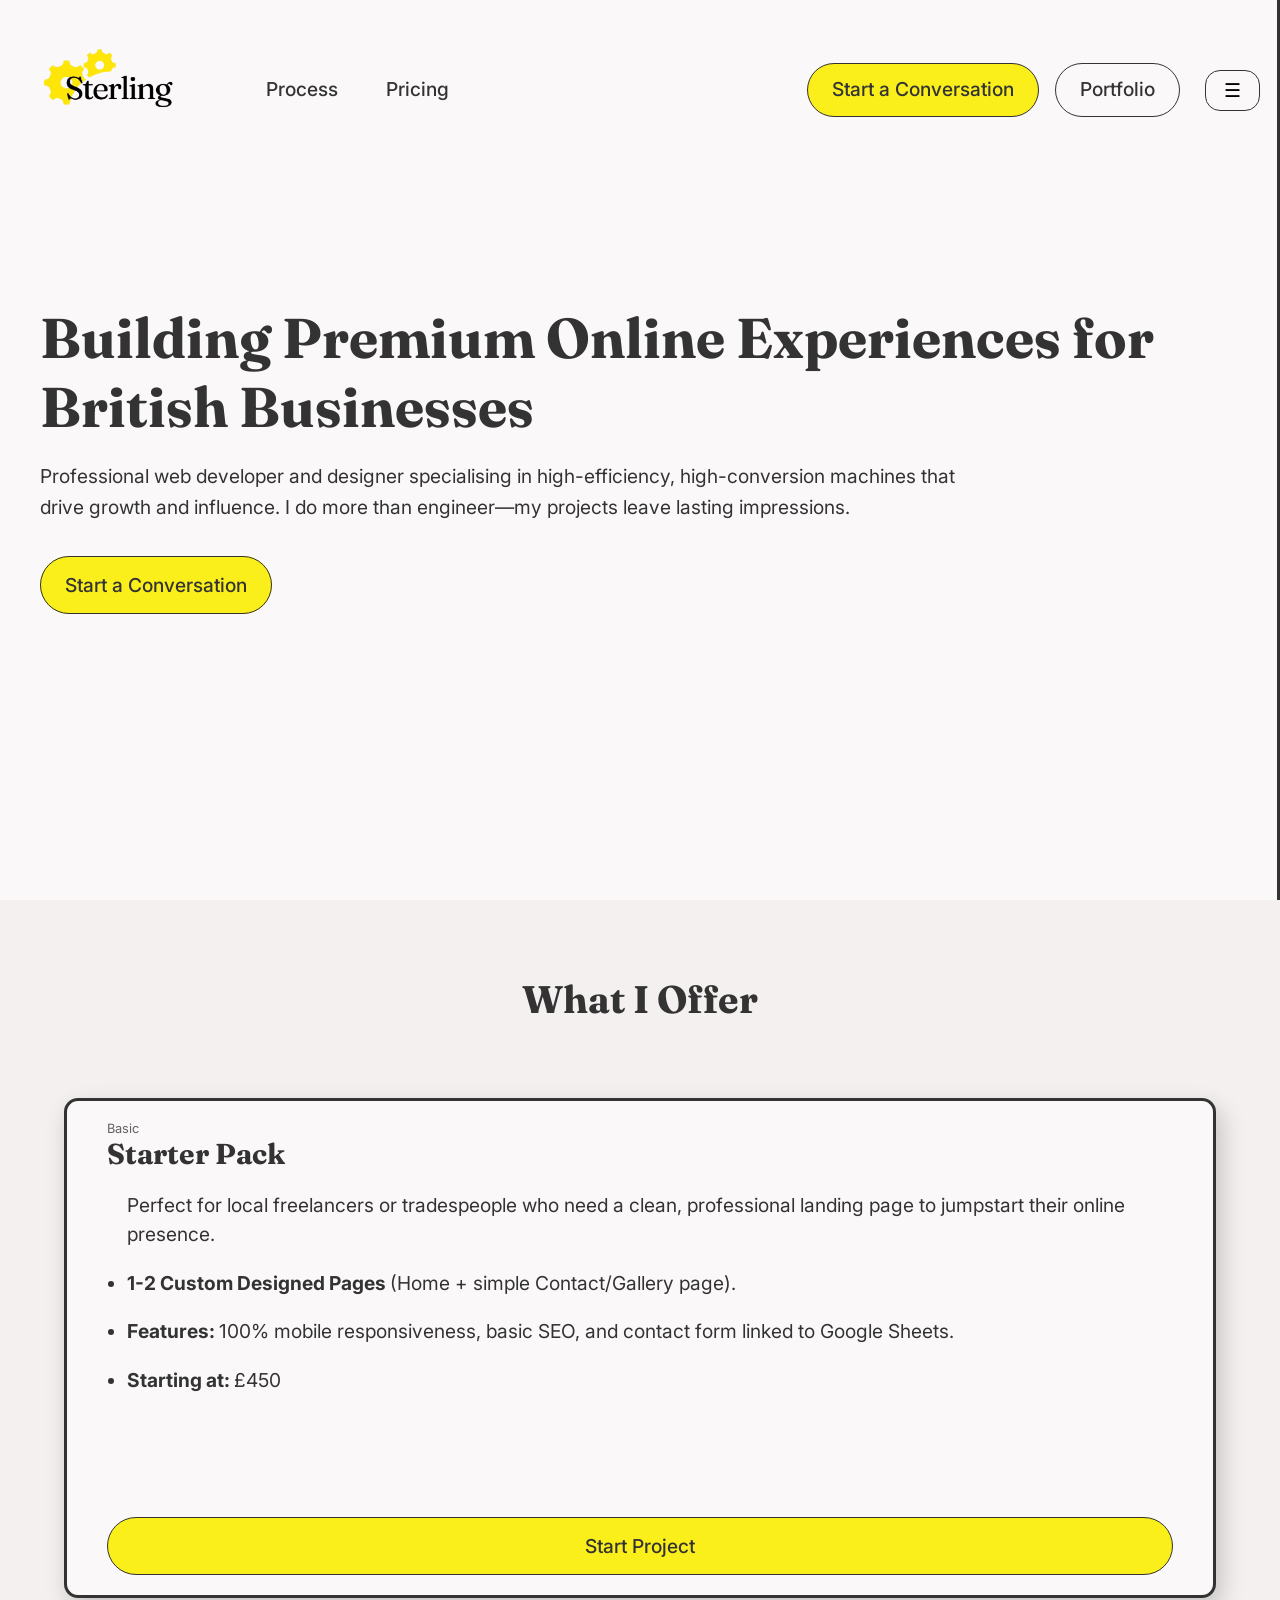
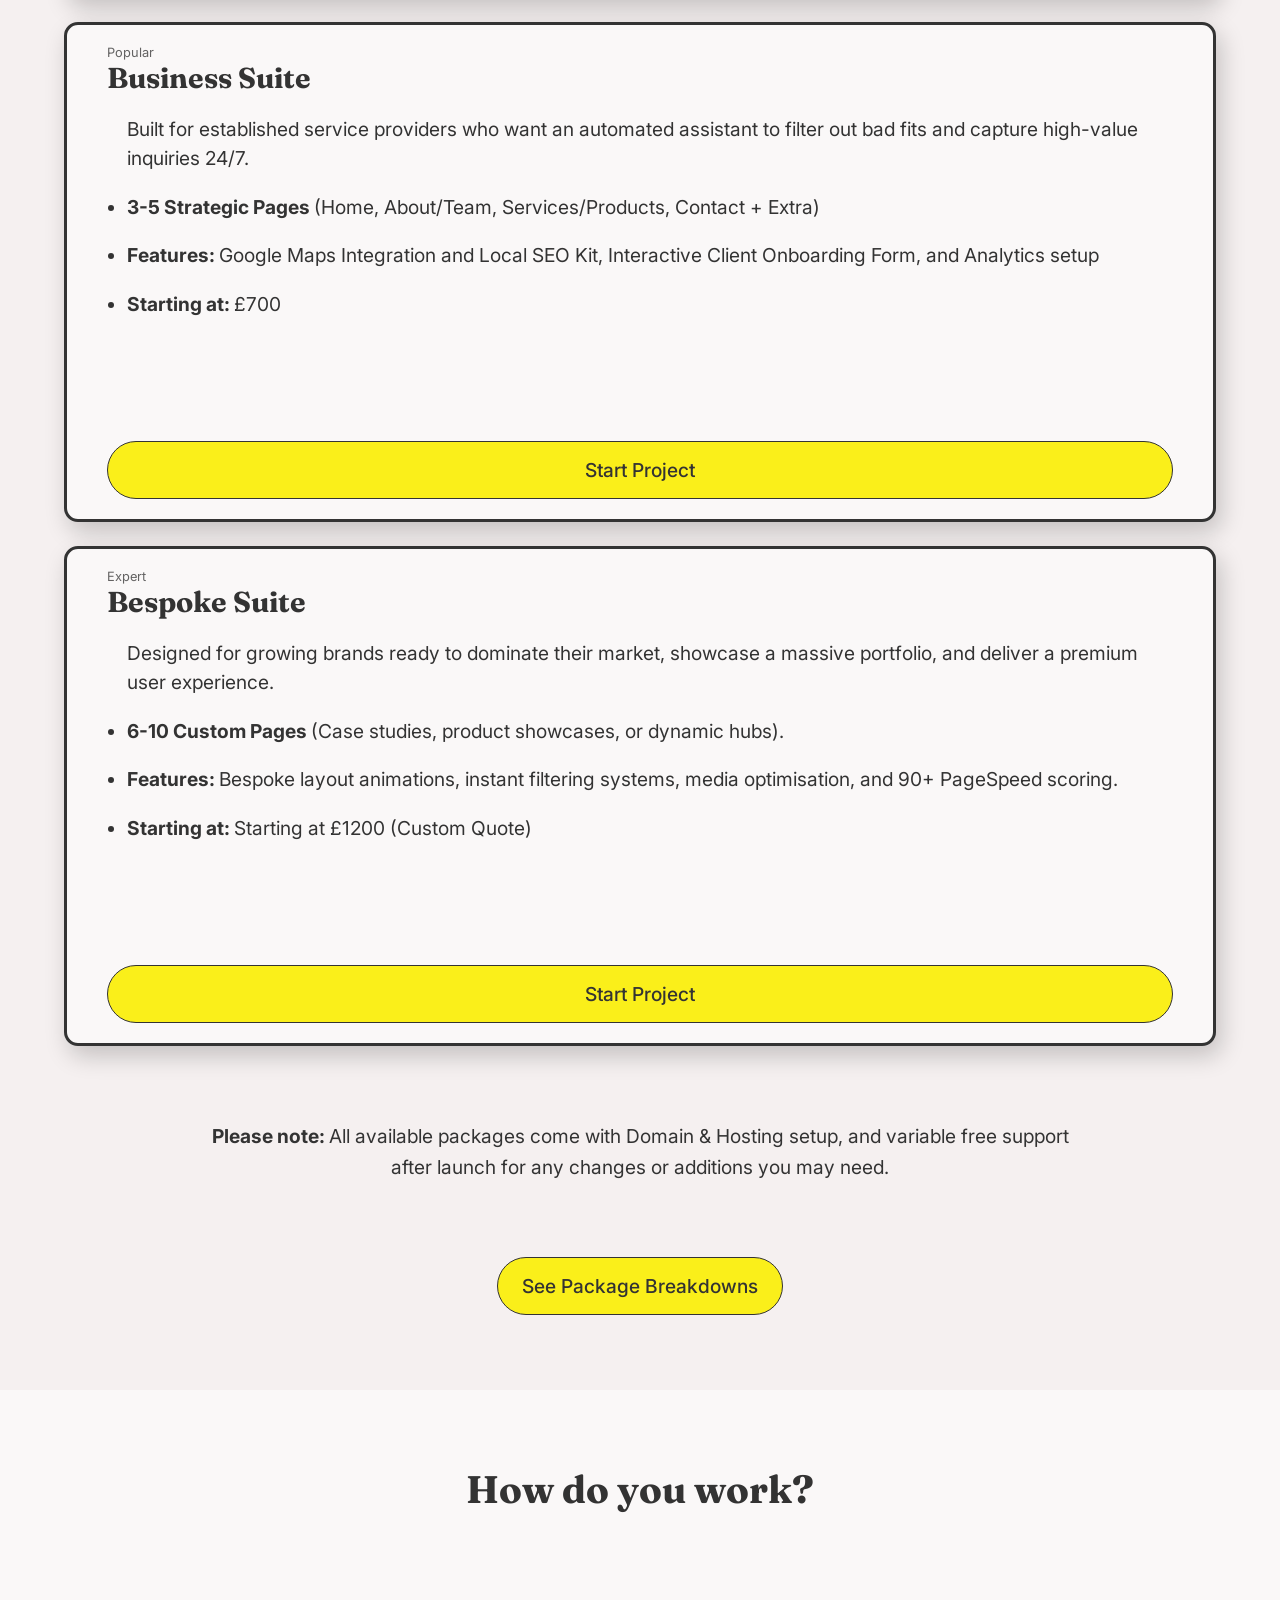
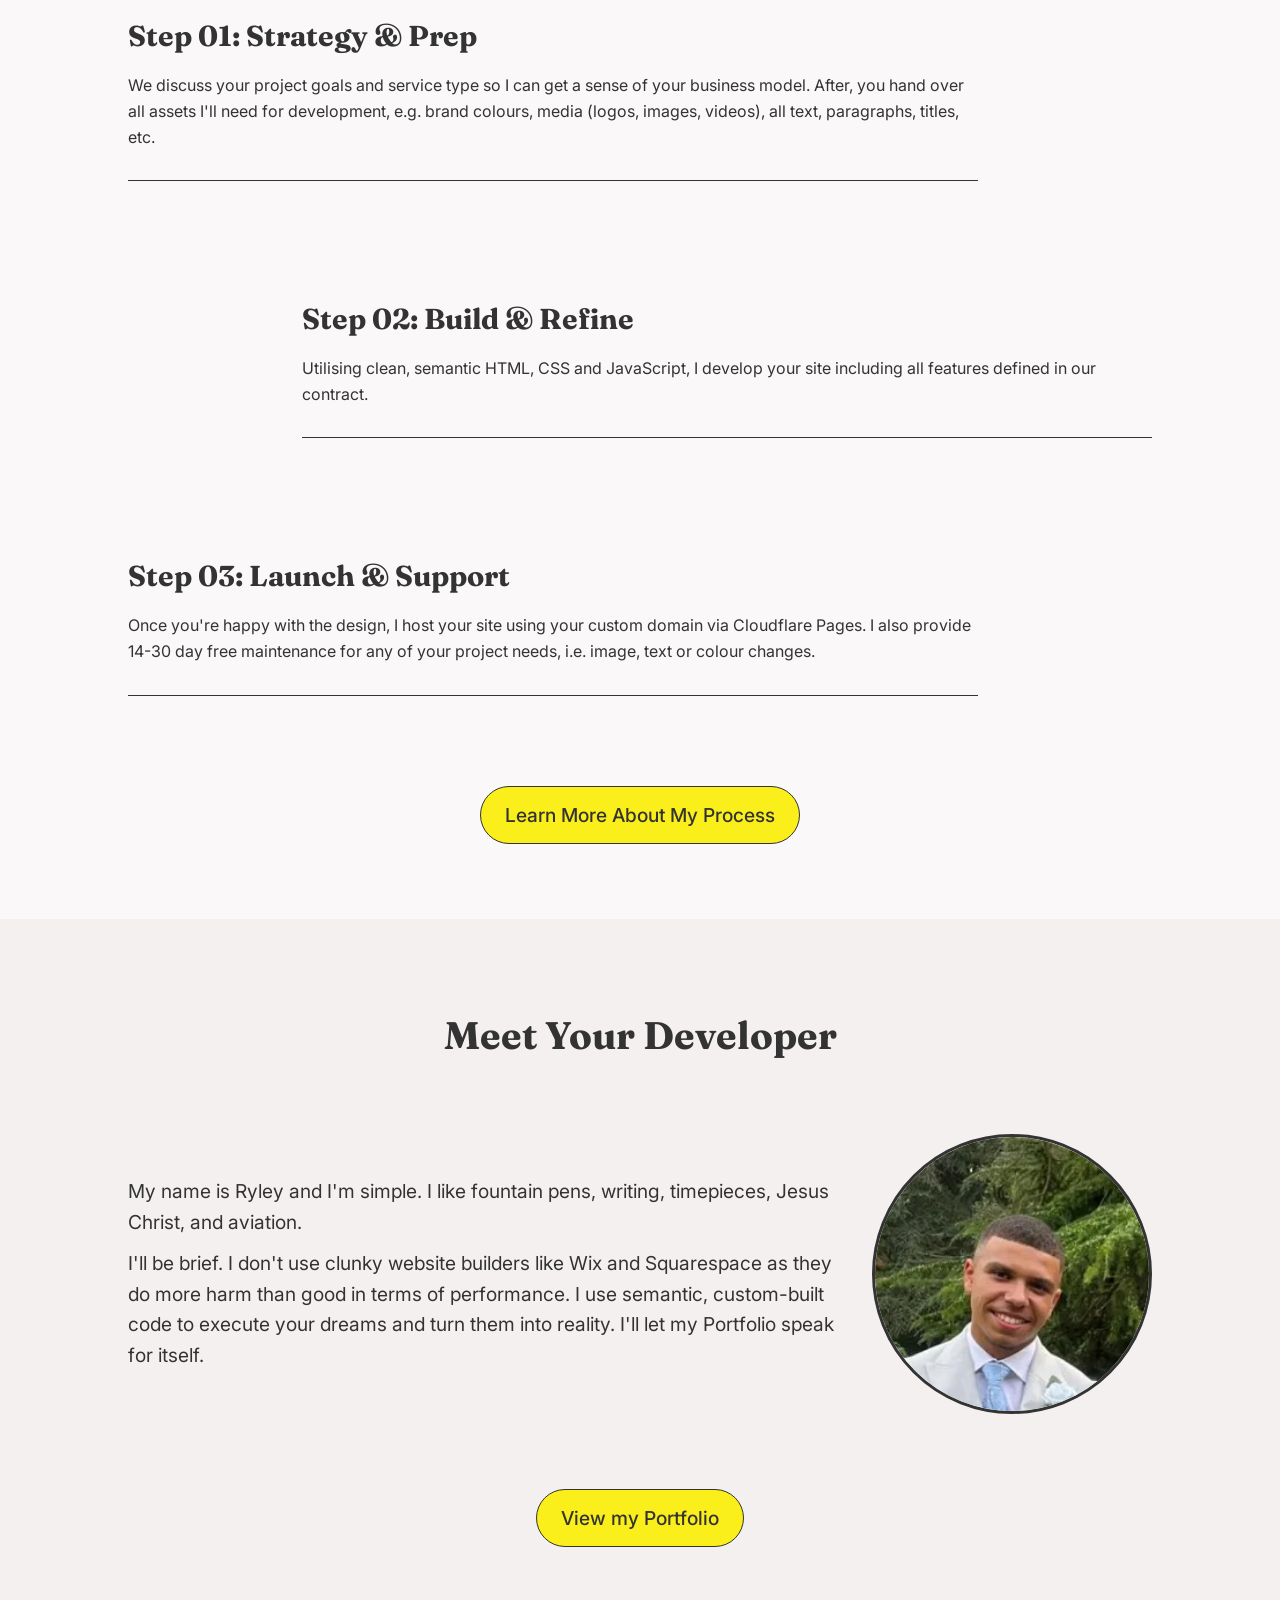
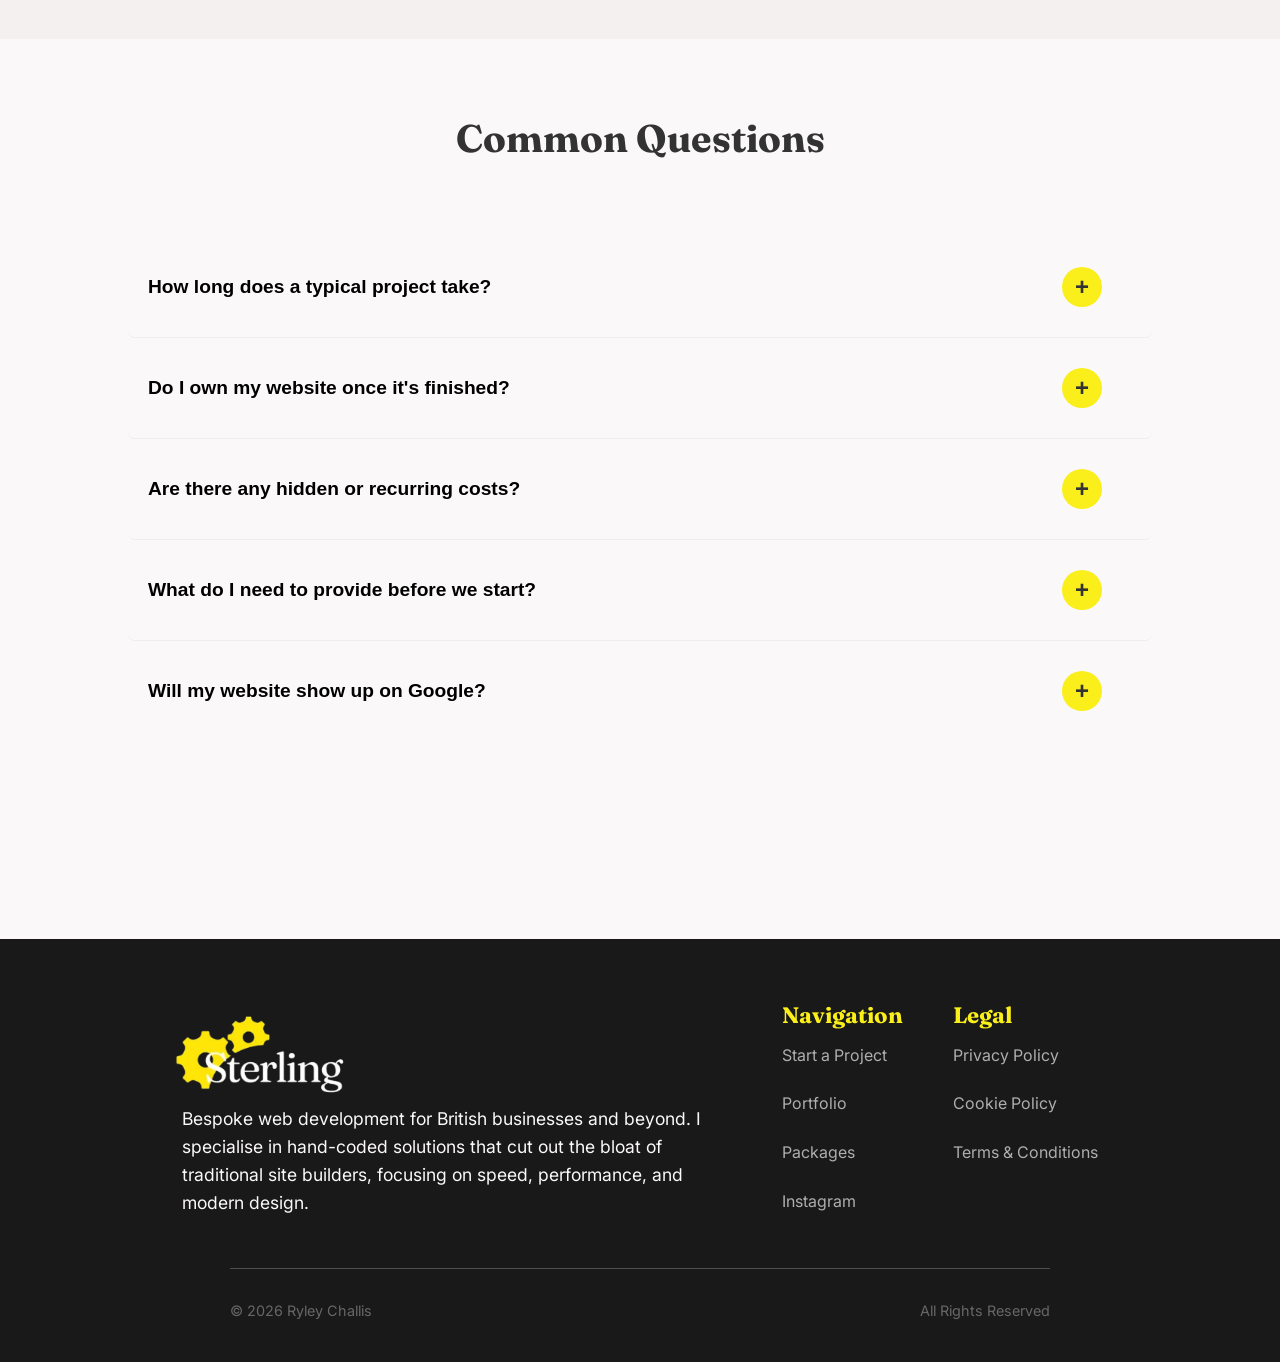
==== commit 6730599a: "Upload files" ====
--- a/index.html
+++ b/index.html
@@ -3,7 +3,7 @@
 <head>
     <meta charset="UTF-8">
     <meta name="viewport" content="width=device-width, initial-scale=1.0">
-    <title>Legal | Building Premium Online Experiences for Small British Businesses</title>
+    <title>Rley Challis | Building Premium Online Experiences for Small British Businesses</title>
     
     <meta name="description" content="Bespoke, hand-coded web development for Sussex businesses. High-performance digital experiences designed to elevate your brand and drive results.">
     <link rel="preconnect" href="https://fonts.googleapis.com">
--- a/css/styles.css
+++ b/css/styles.css
@@ -32,7 +32,7 @@
     --ff-body: 'inter', sans-serif;
 }
 
-#tipsy .container, #broadway .container, .footer-container, .container {
+#tipsy .container, #broadway .container, .footer-container, .container, .process-container, .faq-container {
     display: flex;
     flex-direction: column;
     gap: 50px;
@@ -110,10 +110,9 @@
 }
 
 .package-container {
-    display: grid;
-    grid-template-columns: repeat(3, 1fr);
+    display: flex;
+    flex-direction: column;
     flex-wrap: wrap;
-    align-items: stretch;
     gap: 24px;
 
     max-width: 90%;
@@ -121,18 +120,19 @@
 }
 
 .package-container .package-card {
-  display: flex;
-  flex-direction: column;
-  justify-content: space-between; /* Pushes the buttons to the very bottom uniformly */
-  height: 100%; /* Forces card to fill the grid container height */
-  
-  overflow: hidden;
-  padding: 20px 40px;
-  transition: all 0.3s ease;
-  border-radius: 14px;
-  border: 3px solid var(--text-main);
-  box-shadow: 5px 10px 24px rgba(0, 0, 0, 0.2);
-  background-color: var(--main-white) !important;
+    display: flex;
+    flex-direction: column;
+    justify-content: space-between;
+    min-height: 500px;
+    width: 100%;
+    
+    overflow: hidden;
+    padding: 20px 40px;
+    transition: all 0.3s ease;
+    border-radius: 14px;
+    border: 3px solid var(--text-main);
+    box-shadow: 5px 10px 24px rgba(0, 0, 0, 0.2);
+    background-color: var(--main-white) !important;
 }
 
 .package-card .number {
@@ -217,10 +217,11 @@
 #about .dev-profile {
     display: flex;
     flex-direction: row;
-    justify-content: center; 
+    justify-content: space-between; 
     align-items: center;            
     max-width: 80%;              
     margin: 0 auto;
+    gap: 30px;
 }
 
 .dev-profile .about-text {                 
--- a/css/query.css
+++ b/css/query.css
@@ -1,17 +1,5 @@
 
 @media (max-width: 1323px) {
-    .package-container {
-        display: grid;
-        grid-template-columns: repeat(2, 1fr);
-        max-width: 90% !important;
-    }
-    .package-card:last-child {
-        grid-column: 1 / -1;
-        justify-self: center;
-    }
-    .package-card:nth-child(2) {
-        transform: none;
-    }
     #gallery .gallery-container {
         display: grid;
         grid-template-columns: 1fr !important;
@@ -32,19 +20,6 @@
     .nav-links-first {
         display: none;
     }
-    .package-container {
-        display: grid;
-        grid-template-columns: repeat(2, 1fr);
-        max-width: 90% !important;
-        gap: 20px !important;
-    }
-    .package-card:nth-child(2):hover {
-    transform: scale(1) translateY(-10px) !important;
-}
-    .package-card .btn-primary {
-        width: 100%;
-        margin-top: auto;
-    }
     #about div.about-container {
         display: flex !important;
         flex-direction: column !important;
@@ -100,44 +75,13 @@
     }
 }
 
-@media (max-width: 879px) {
-    .dashboard #final {
-        padding-bottom: 75px;
-    }
-    .dashboard #final .final-links {
-        display: grid;
-        grid-template-columns: repeat(2, 1fr);
-    }
-    .dashboard .final-links .final-card:last-child {
-        grid-column: 1 / -1;
-        justify-self: center;
-    }
-    .quote-second {
-        align-items: center;
-    }
-    .quote-second .quote-group:first-child {
-        display: flex;
-        flex-direction: column !important;
-        align-items: flex-start;
-    }
-    .quote-second .quote-group:nth-child(2) {
-        display: flex;
-        flex-direction: column !important;
-        align-items: flex-start;
-    }
-    .popup-content .quote-group:not(:first-child) h4 {
-        max-width: 90%;
-    }
-    .quote-second {
-        display: grid;
-        grid-template-columns: repeat(2, 1fr);
-        gap: 50px;
-    }
-    .quote-second .quote-group {
-        width: 100% !important;
-    }
-    .quote-second .quote-group select {
-        width: 100% !important;
+@media (max-width: 850px) {
+    .dev-profile {
+        flex-direction: column !important;
+        gap: 50px !important;
+    }
+    .about-text {
+        gap: 50px !important;
     }
 }
 
@@ -151,16 +95,6 @@
     .nav-links-second {
         gap: 10px !important;
     }
-    .openbtn {
-        padding: 6px 12px;
-    }
-    .package-container {
-        display: flex !important;
-        flex-direction: column !important;
-    }
-    .package-card {
-        max-width: 100% !important;
-    }
     .faq-section div.faq-card .faq-question {
         max-width: none;
     }
@@ -180,30 +114,11 @@
     }
     #summary {
         padding-bottom: 50px;
-    }
-    .dashboard .summary-row {
-        display: grid;
-        grid-template-columns: repeat(2, 1fr) !important;
-        gap: 50px 0;
-        margin: 0 auto;
-        justify-content: center;
     }
     .summary-item:last-child {
         grid-column: 1 / -1;
         justify-self: center;
     }
-    .dashboard ul {
-        gap: 75px;
-    }
-    .dashboard li {
-        flex-direction: column !important;
-    }
-    .dashboard .goals {
-        display: flex;
-        flex-direction: column;
-        margin: 75px auto 0 auto;
-        gap: 50px;
-    }
 }
 
 @media (max-width: 710px) {
@@ -211,9 +126,6 @@
         max-width: 550px !important;
         margin: 0 auto !important;
     }
-    .package-card h3 span {
-        display: none;
-    }
     .desktop-only {
         display: none;
     }
@@ -223,9 +135,6 @@
     #gallery .mobile-only {
         margin-bottom: 75px;
     }
-    #packages ul li:first-child {
-        display: none;
-    }
     .faq-answer {
         max-width: 95% !important;
     }
@@ -247,9 +156,6 @@
 @media (max-width: 572px) {
     nav .nav-links-second .btn-primary {
         display: none;
-    }
-    .dashboard .final-links {
-        grid-template-columns: 1fr !important;
     }
 }
 
@@ -257,11 +163,6 @@
     #hero {
         padding-bottom: 75px;
     }
-    .openbtn {
-        padding: 8px 12px !important;
-        font-size: 20px;
-    }
-
     .desktop-only {
         display: none;
     }
@@ -298,32 +199,6 @@
     .summary-item i:active {
         transform: scale(1.15) rotate(-30deg);
     }
-    .more-text {
-        display: none;
-    }
-    .read-more-label {
-        display: block;
-        color: #000;
-        text-decoration: underline;
-        font-weight: bold;
-        cursor: pointer;
-        margin-top: 5px;
-    }
-    .read-more-label::before {
-        content: "Read more...";
-    }
-    #read-more-check:checked ~ .subtitle .more-text {
-        display: inline;
-    }
-    #read-more-check:checked ~ .read-more-label::before {
-        content: "Read less";
-    }
-    #read-more-check {
-        display: none;
-    }
-    .dashboard ul li b {
-        white-space: normal;
-    }
 }
 
 @media (max-width: 451px) {
@@ -339,12 +214,6 @@
         justify-content: center;
         text-align: center;
         gap: 75px;
-    }
-}
-
-@media (max-width: 399px) {
-    .package-container .package-card:last-child {
-        padding-bottom: 20px !important;
     }
 }
 
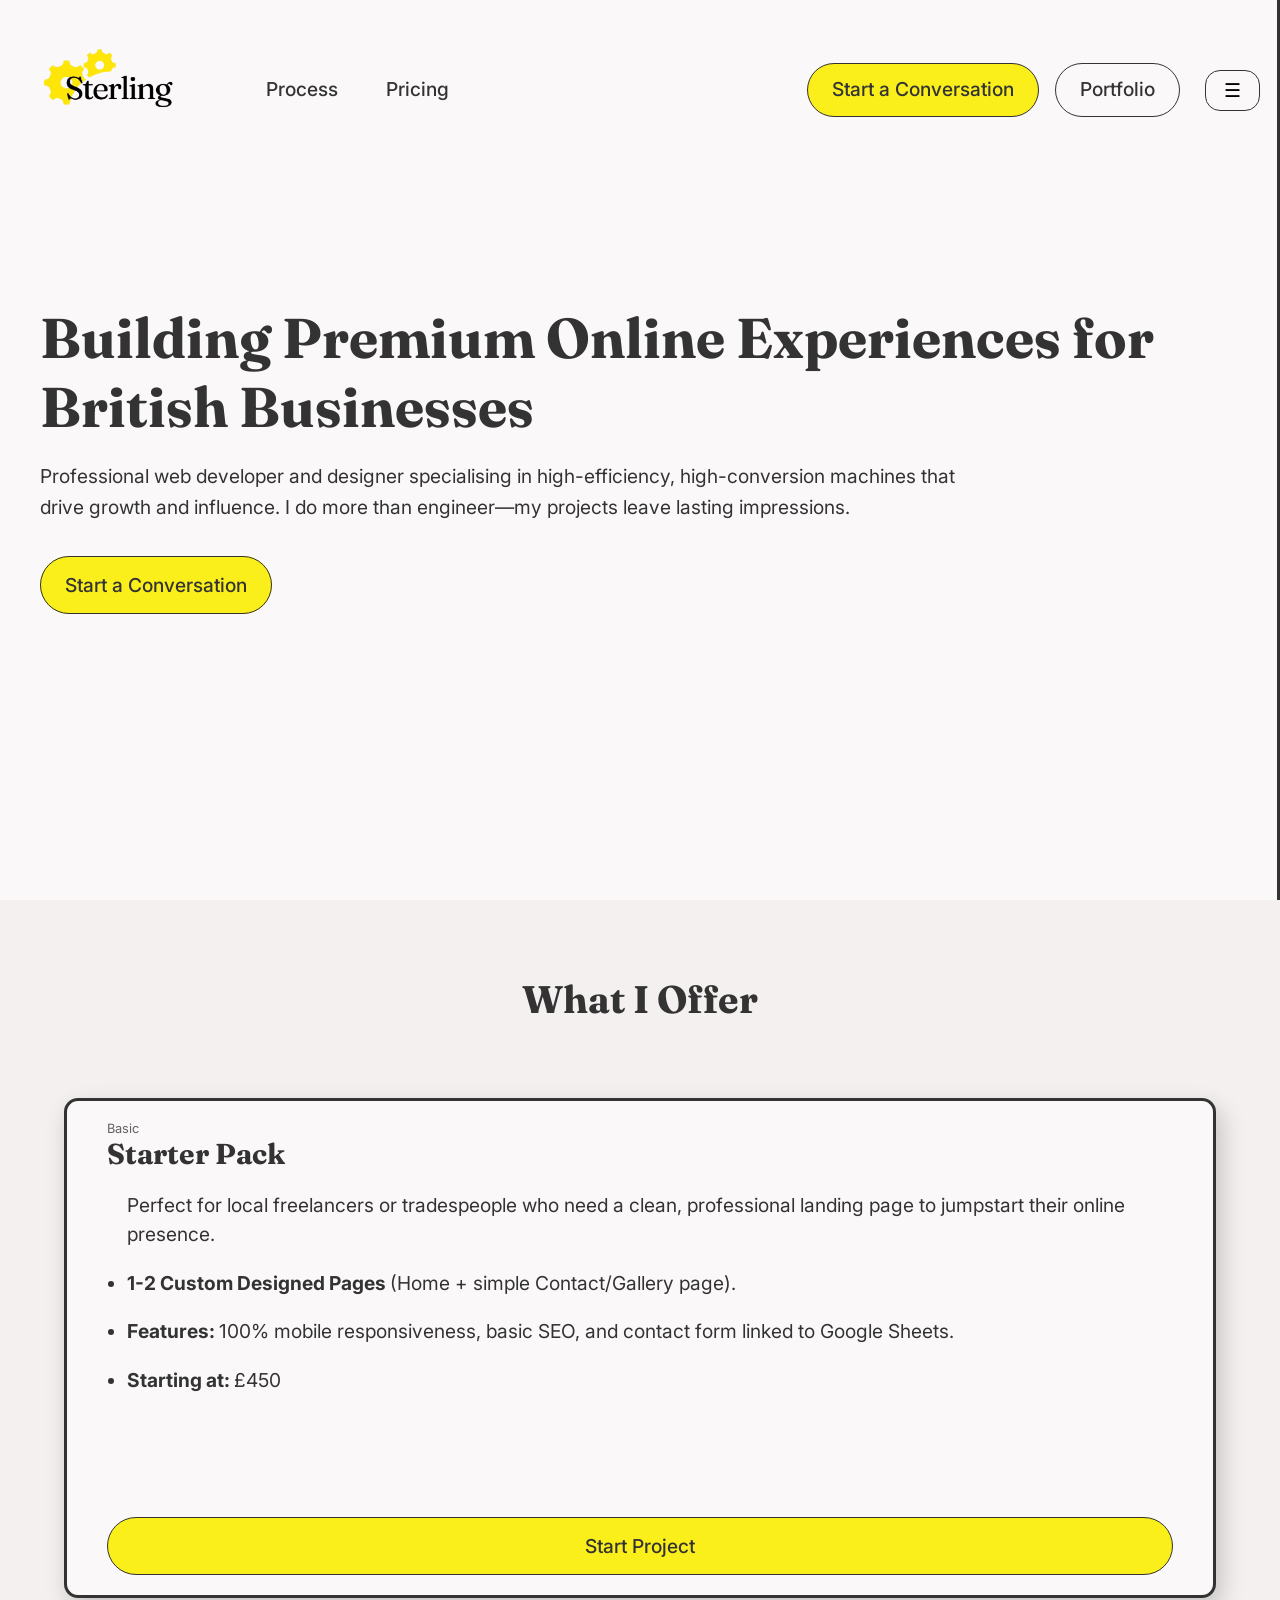
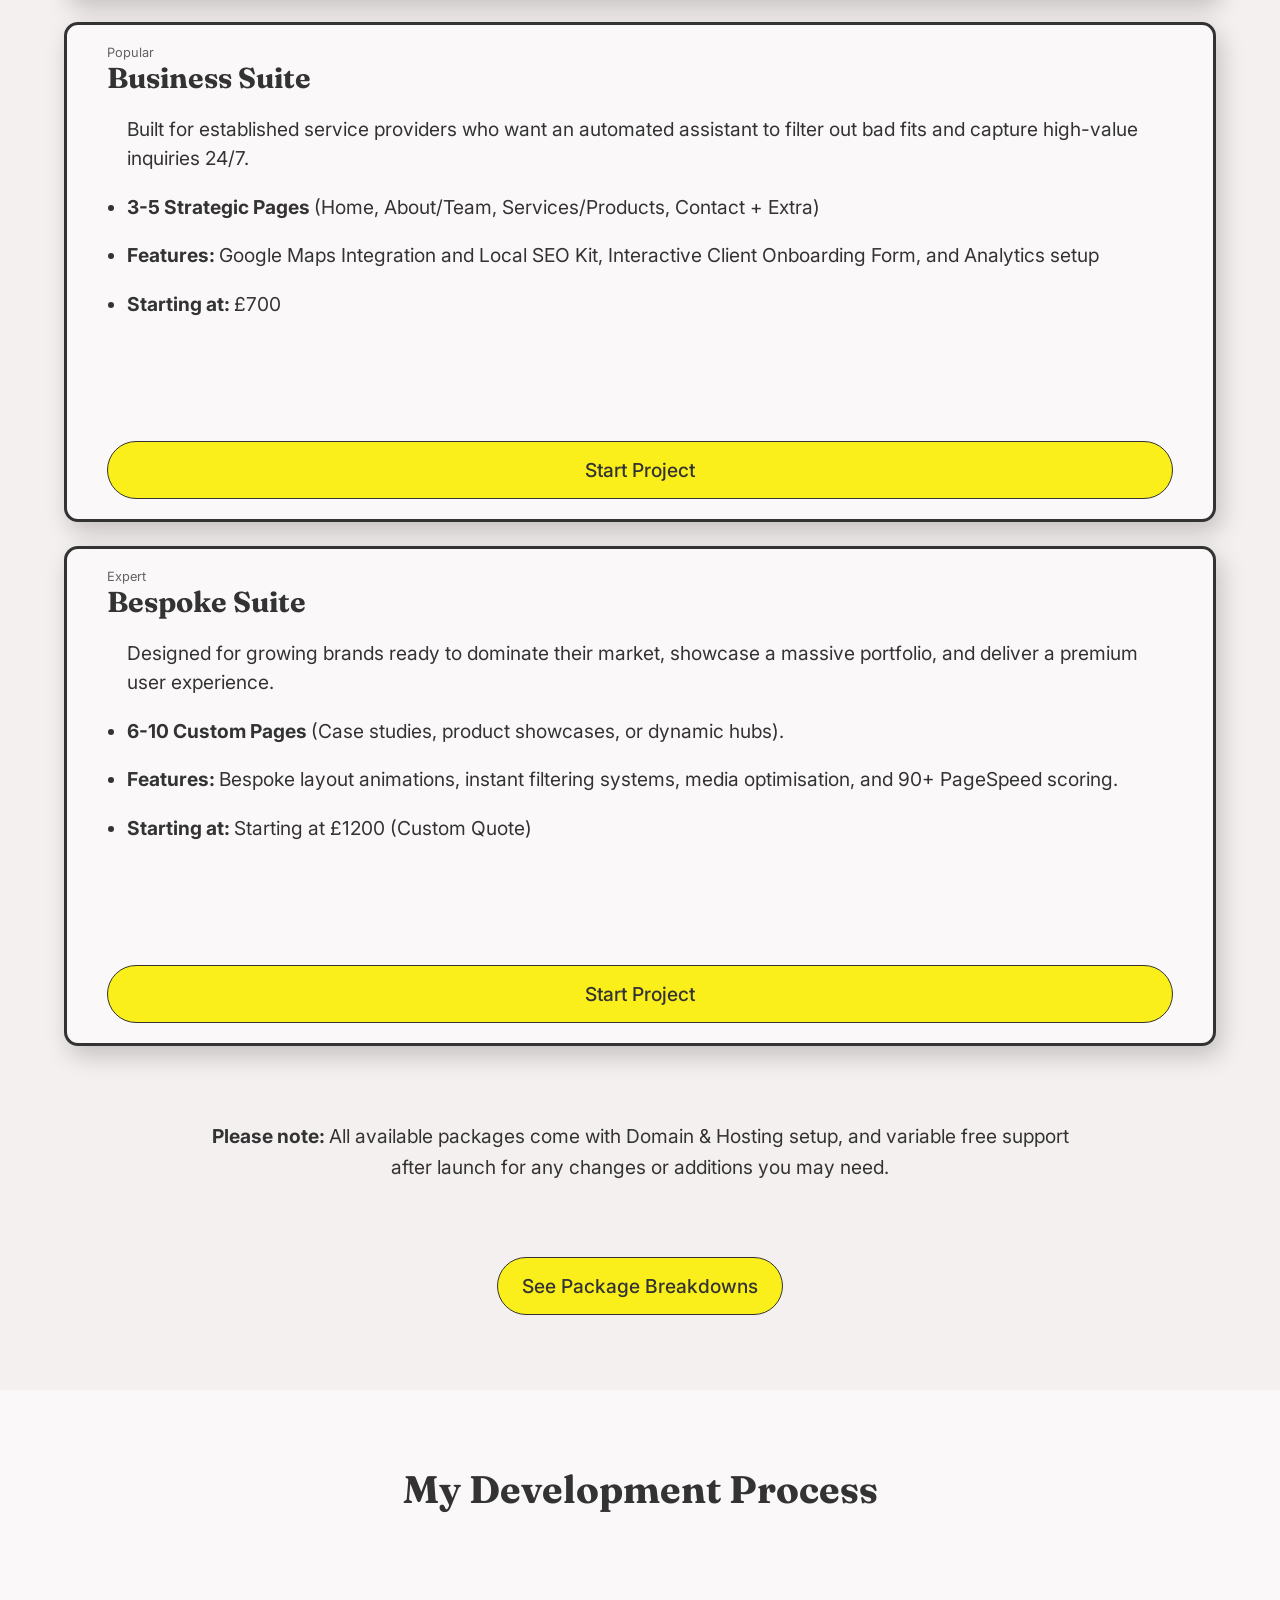
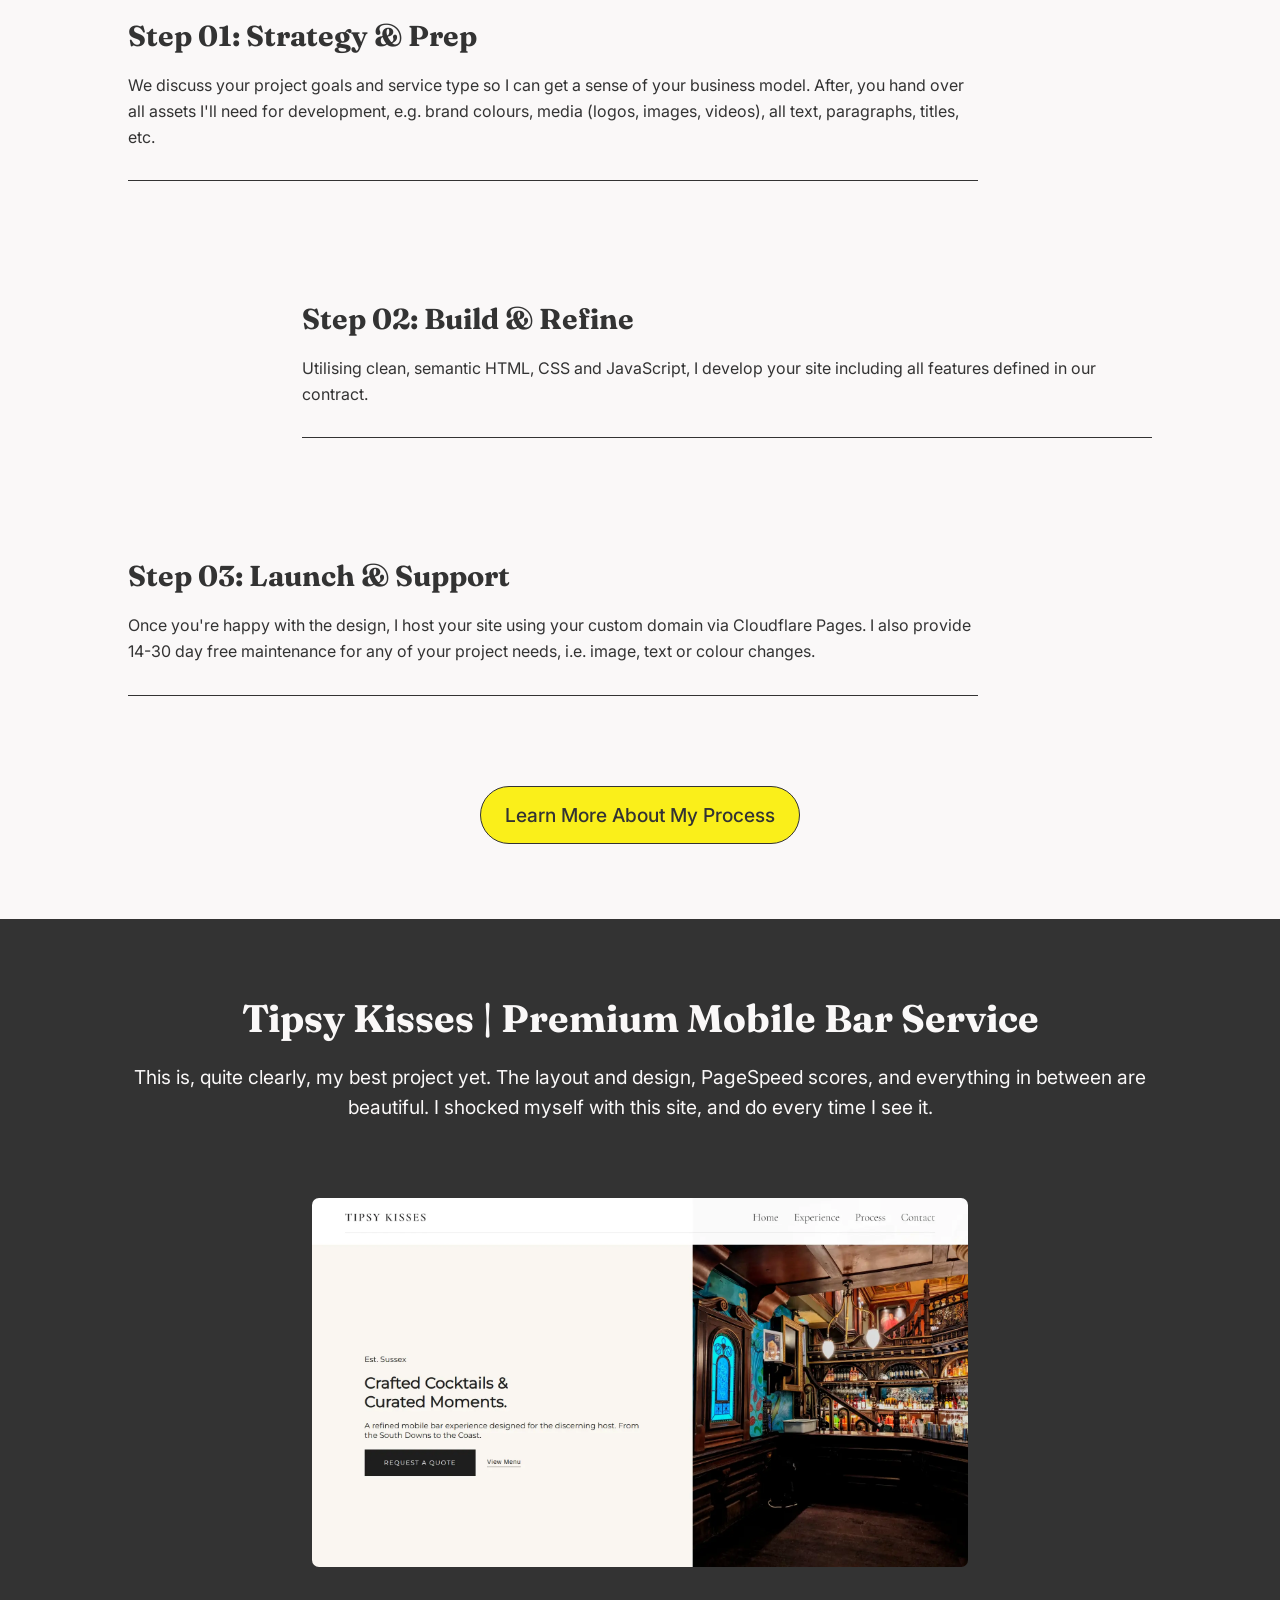
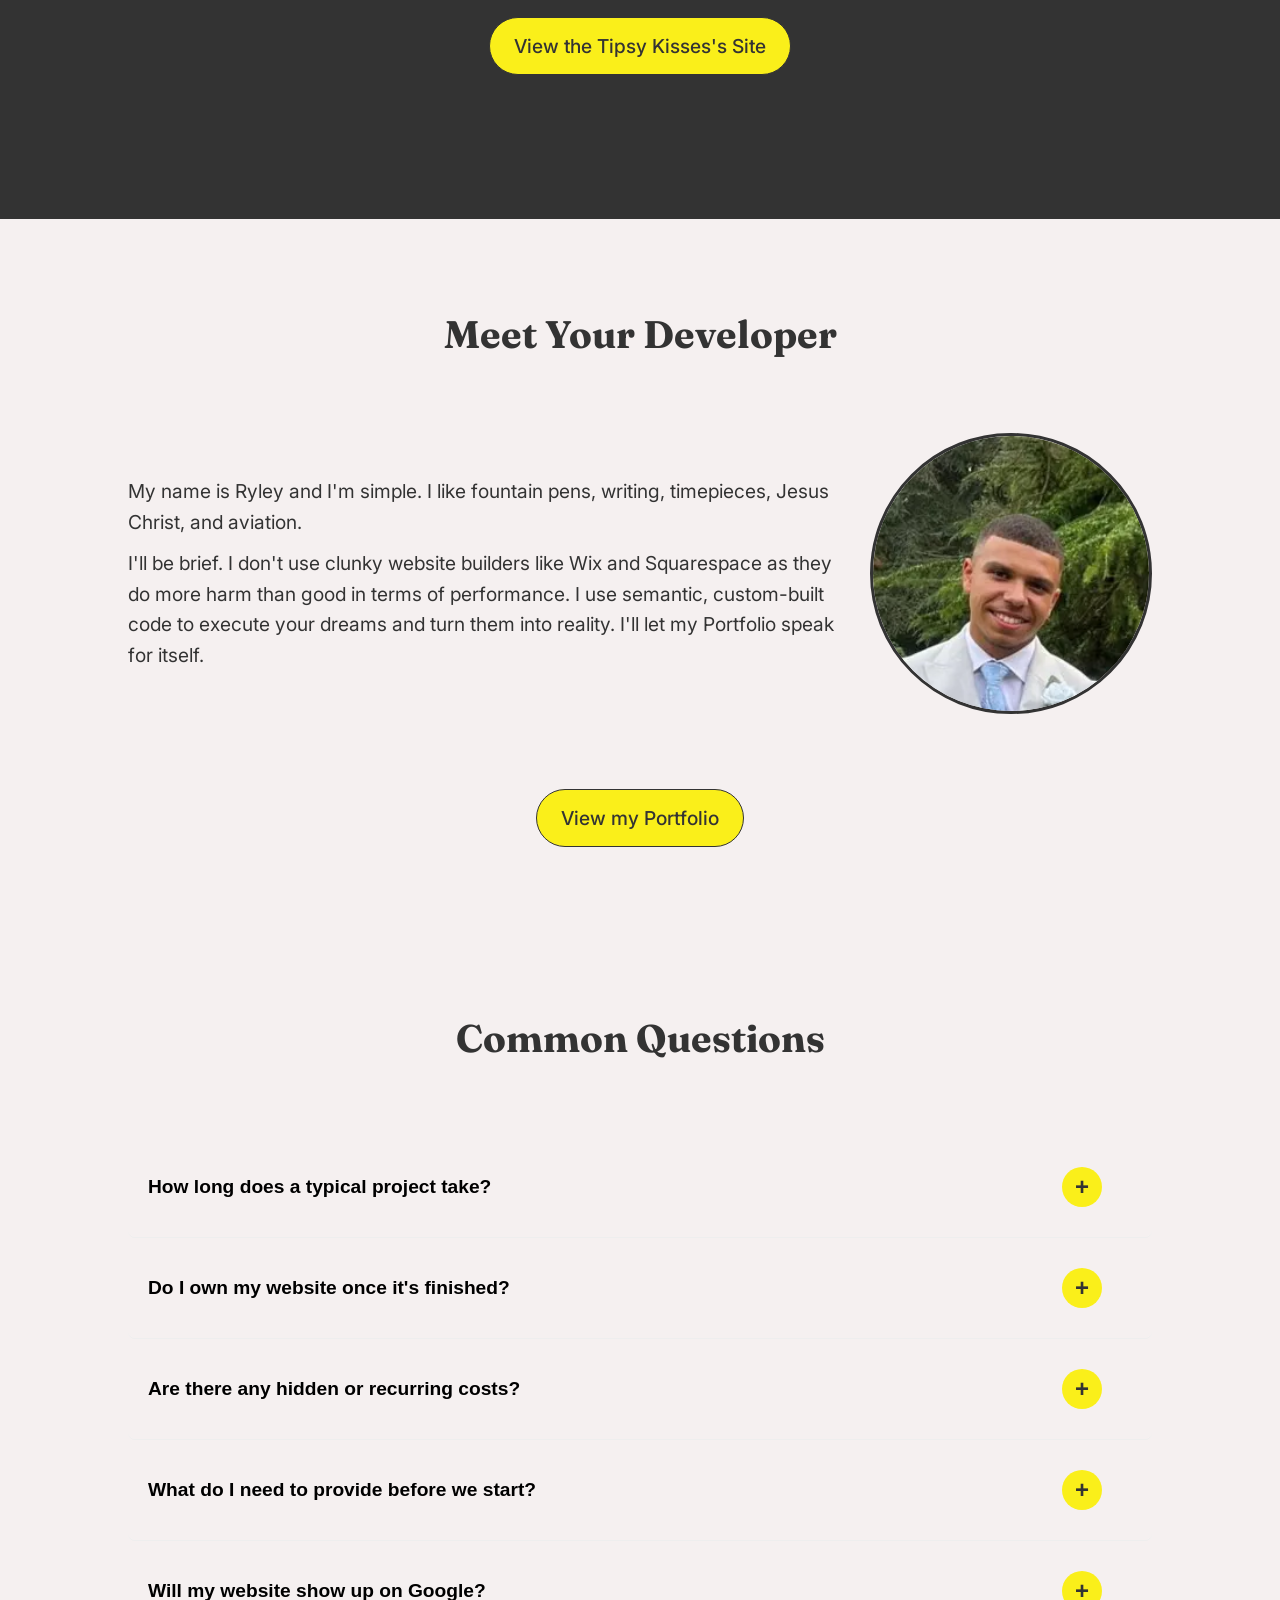
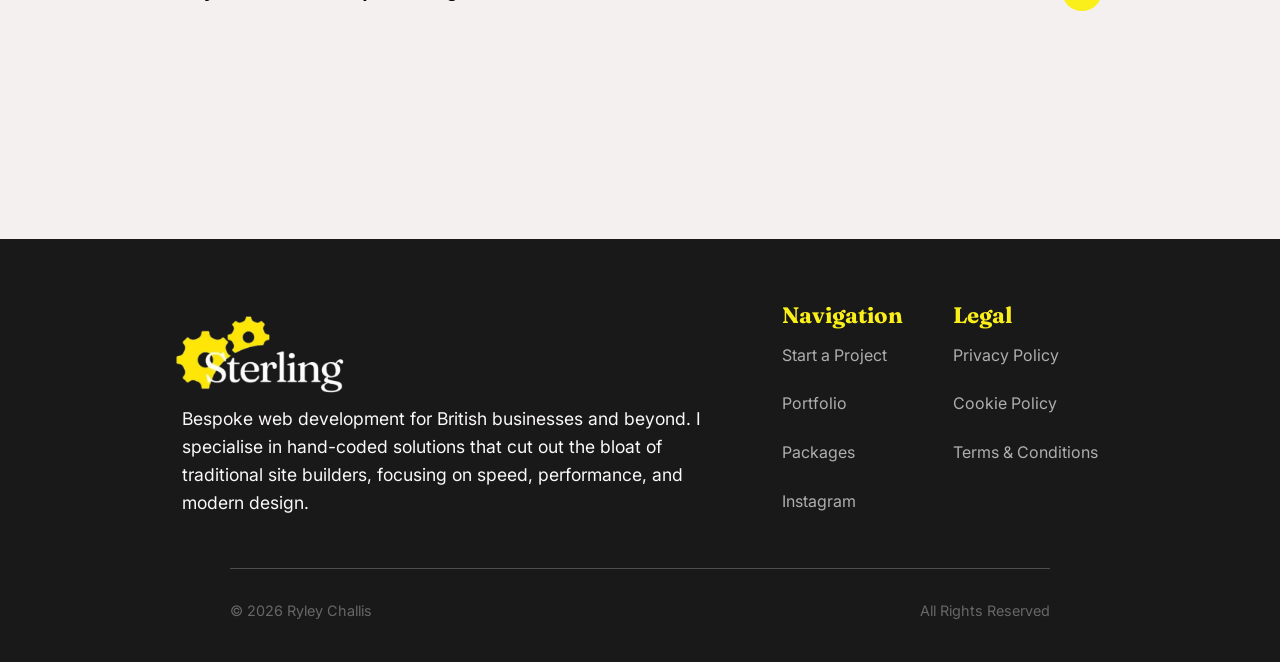
==== commit b7137d8d: "Upload files" ====
--- a/index.html
+++ b/index.html
@@ -3,9 +3,9 @@
 <head>
     <meta charset="UTF-8">
     <meta name="viewport" content="width=device-width, initial-scale=1.0">
-    <title>Rley Challis | Building Premium Online Experiences for Small British Businesses</title>
+    <title>Ryley Challis | Building Premium Online Experiences for British Businesses</title>
     
-    <meta name="description" content="Bespoke, hand-coded web development for Sussex businesses. High-performance digital experiences designed to elevate your brand and drive results.">
+    <meta name="description" content="Bespoke, hand-coded web development for British businesses. High-performance digital experiences designed to elevate your brand and drive results.">
     <link rel="preconnect" href="https://fonts.googleapis.com">
     <link rel="preconnect" href="https://fonts.gstatic.com" crossorigin>
     <link href="https://fonts.googleapis.com/css2?family=Fraunces:ital,opsz,wght@0,9..144,100..900;1,9..144,100..900&family=Inter:ital,opsz,wght@0,14..32,100..900;1,14..32,100..900&display=swap" rel="stylesheet">
@@ -13,14 +13,14 @@
 
     <meta property="og:type" content="website">
     <meta property="og:url" content="https://ryleychallis.github.io/Portfolio/">
-    <meta property="og:title" content="Ryley Challis | Premium Hand-Coded Web Development">
-    <meta property="og:description" content="Bespoke, high-performance websites for Sussex businesses. Focusing on speed, performance, and modern design.">
+    <meta property="og:title" content="Ryley Challis | Building Premium Online Experiences for British Businesses">
+    <meta property="og:description" content="Bespoke, hand-coded web development for British businesses. High-performance digital experiences designed to elevate your brand and drive results.">
     <meta property="og:image" content="https://ryleychallis.github.io/Portfolio/css/img/opengraph.webp">
 
     <meta property="twitter:card" content="summary_large_image">
     <meta property="twitter:url" content="https://ryleychallis.github.io/Portfolio/">
-    <meta property="twitter:title" content="Ryley Challis | Premium Hand-Coded Web Development">
-    <meta property="twitter:description" content="Bespoke, high-performance websites for Sussex businesses. Focusing on speed, performance, and modern design.">
+    <meta property="twitter:title" content="Ryley Challis | Building Premium Online Experiences for British Businesses">
+    <meta property="twitter:description" content="Bespoke, hand-coded web development for British businesses. High-performance digital experiences designed to elevate your brand and drive results.">
     <meta property="twitter:image" content="https://ryleychallis.github.io/css/Portfolio/img/opengraph.webp">
 
     <link rel="icon" type="image/x-icon" href="css/img/favicon.svg">
@@ -586,7 +586,7 @@
         </section>
 
         <section id="process">
-            <h2>How do you work?</h2>
+            <h2>My Development Process</h2>
             <div class="process-container">
                 <div class="process-card">
                     <h3><b>Step 01: Strategy & Prep</b></h3>
@@ -601,6 +601,17 @@
                     <p>Once you're happy with the design, I host your site using your custom domain via Cloudflare Pages. I also provide 14-30 day free maintenance for any of your project needs, i.e. image, text or colour changes.</p>
                 </div>
                 <a class="btn-primary" href="packages.html#breakdown">Learn More About My Process</a>
+            </div>
+        </section>
+
+        <section id="featured" style="background-color: var(--text-main); padding-bottom: 75px;">
+            <h2 style="color: var(--main-white); padding-bottom: 20px;">Tipsy Kisses | Premium Mobile Bar Service</h2>
+            <p class="subtitle" style="color: var(--main-white); text-align: center; max-width: 80%; margin: 0 auto; padding-bottom: 75px;">This is, quite clearly, my best project yet. The layout and design, PageSpeed scores, and everything in between are beautiful. I shocked myself with this site, and do every time I see it.</p>
+            <div class="container">
+                <div class="featured-image">
+                    <img src="css/img/tipsy.webp" alt="Tipsy Kisses Mobile Bar" style="max-width: 80%; border-radius: 7px;">
+                </div>
+                <a class="btn-primary" href="portfolio.html#tipsy">View the Tipsy Kisses's Site</a>
             </div>
         </section>
 
--- a/css/styles.css
+++ b/css/styles.css
@@ -32,7 +32,7 @@
     --ff-body: 'inter', sans-serif;
 }
 
-#tipsy .container, #broadway .container, .footer-container, .container, .process-container, .faq-container {
+#tipsy .container, #broadway .container, .footer-container, .container, .process-container, .faq-container, .featured-image {
     display: flex;
     flex-direction: column;
     gap: 50px;
@@ -243,8 +243,8 @@
 }
 
 .dev-profile .about-image img {
-    width: 280px;
-    height: 280px;
+    width: clamp(22vw, 240px, 36vw);
+    aspect-ratio: 1 / 1;
     object-fit: cover;
     border-radius: 50%;
     border: 3px solid var(--text-main);
@@ -272,12 +272,7 @@
 }
 
 .faq-card:hover {
-    background-color: #efefef;
-}
-
-.faq-card:hover .faq-question::after {
-    background-color: var(--main-yellow);
-    filter: brightness(110%) !important;
+    background-color: #e8e8e8 !important;
 }
 
 .faq-card:last-child {
--- a/css/query.css
+++ b/css/query.css
@@ -21,30 +21,30 @@
         display: none;
     }
     #about div.about-container {
-        display: flex !important;
-        flex-direction: column !important;
+        display: flex;
+        flex-direction: column;
     }
     .about-image img {
-        max-height: 480px !important;
+        max-height: 480px;
         aspect-ratio: 16 / 9;
         object-fit: cover;
     }
     #gallery .gallery-container {
-        display: flex !important;
-        flex-direction: column !important;
-        width: 100% !important;
-        max-width: 100% !important;
-        padding: 0 !important;
-        margin: 0 auto !important;
+        display: flex;
+        flex-direction: column;
+        width: 100%;
+        max-width: 100%;
+        padding: 0;
+        margin: 0 auto;
     }
     .gallery-item img {
-        width: 950px !important; 
+        width: 950px; 
         
-        max-width: 100% !important; 
+        max-width: 100%; 
         
-        height: auto !important;
-        display: block !important;
-        margin: 0 auto !important;
+        height: auto;
+        display: block;
+        margin: 0 auto;
     }
     .project-image {
         display: flex;
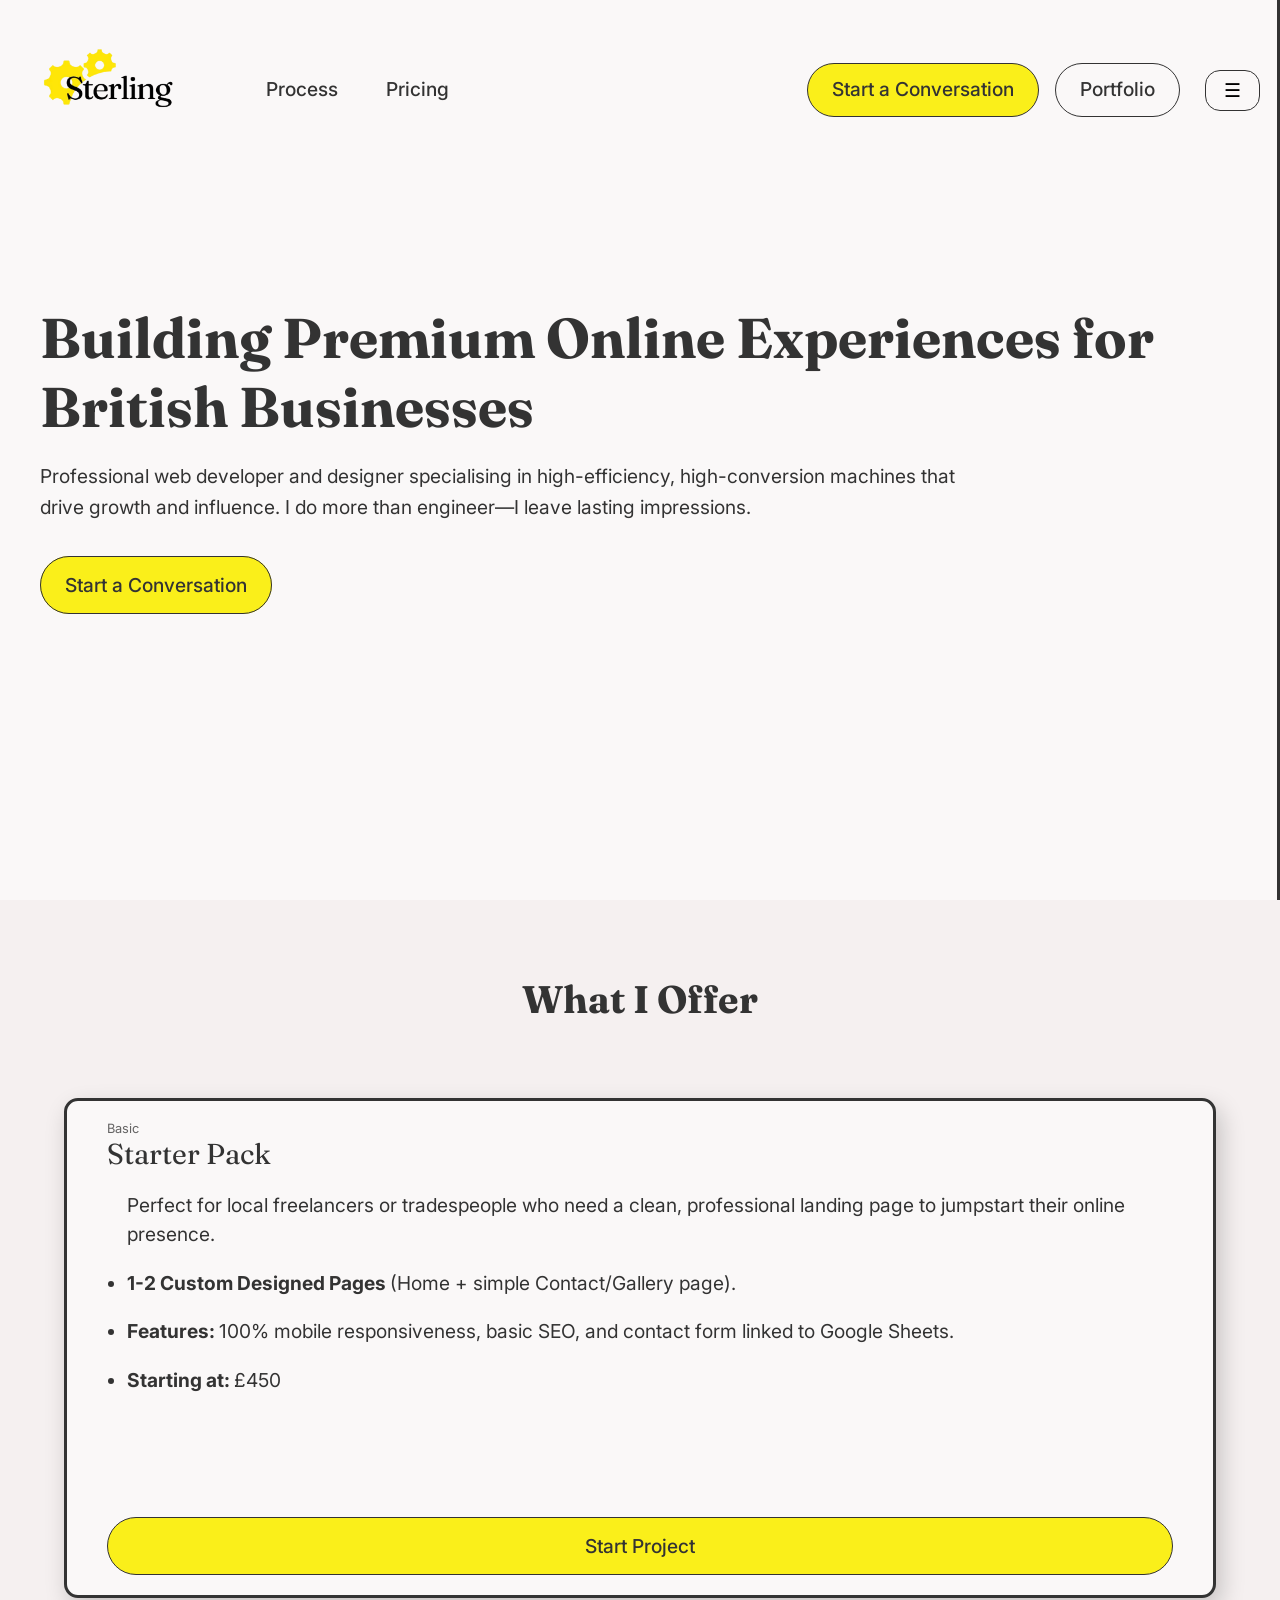
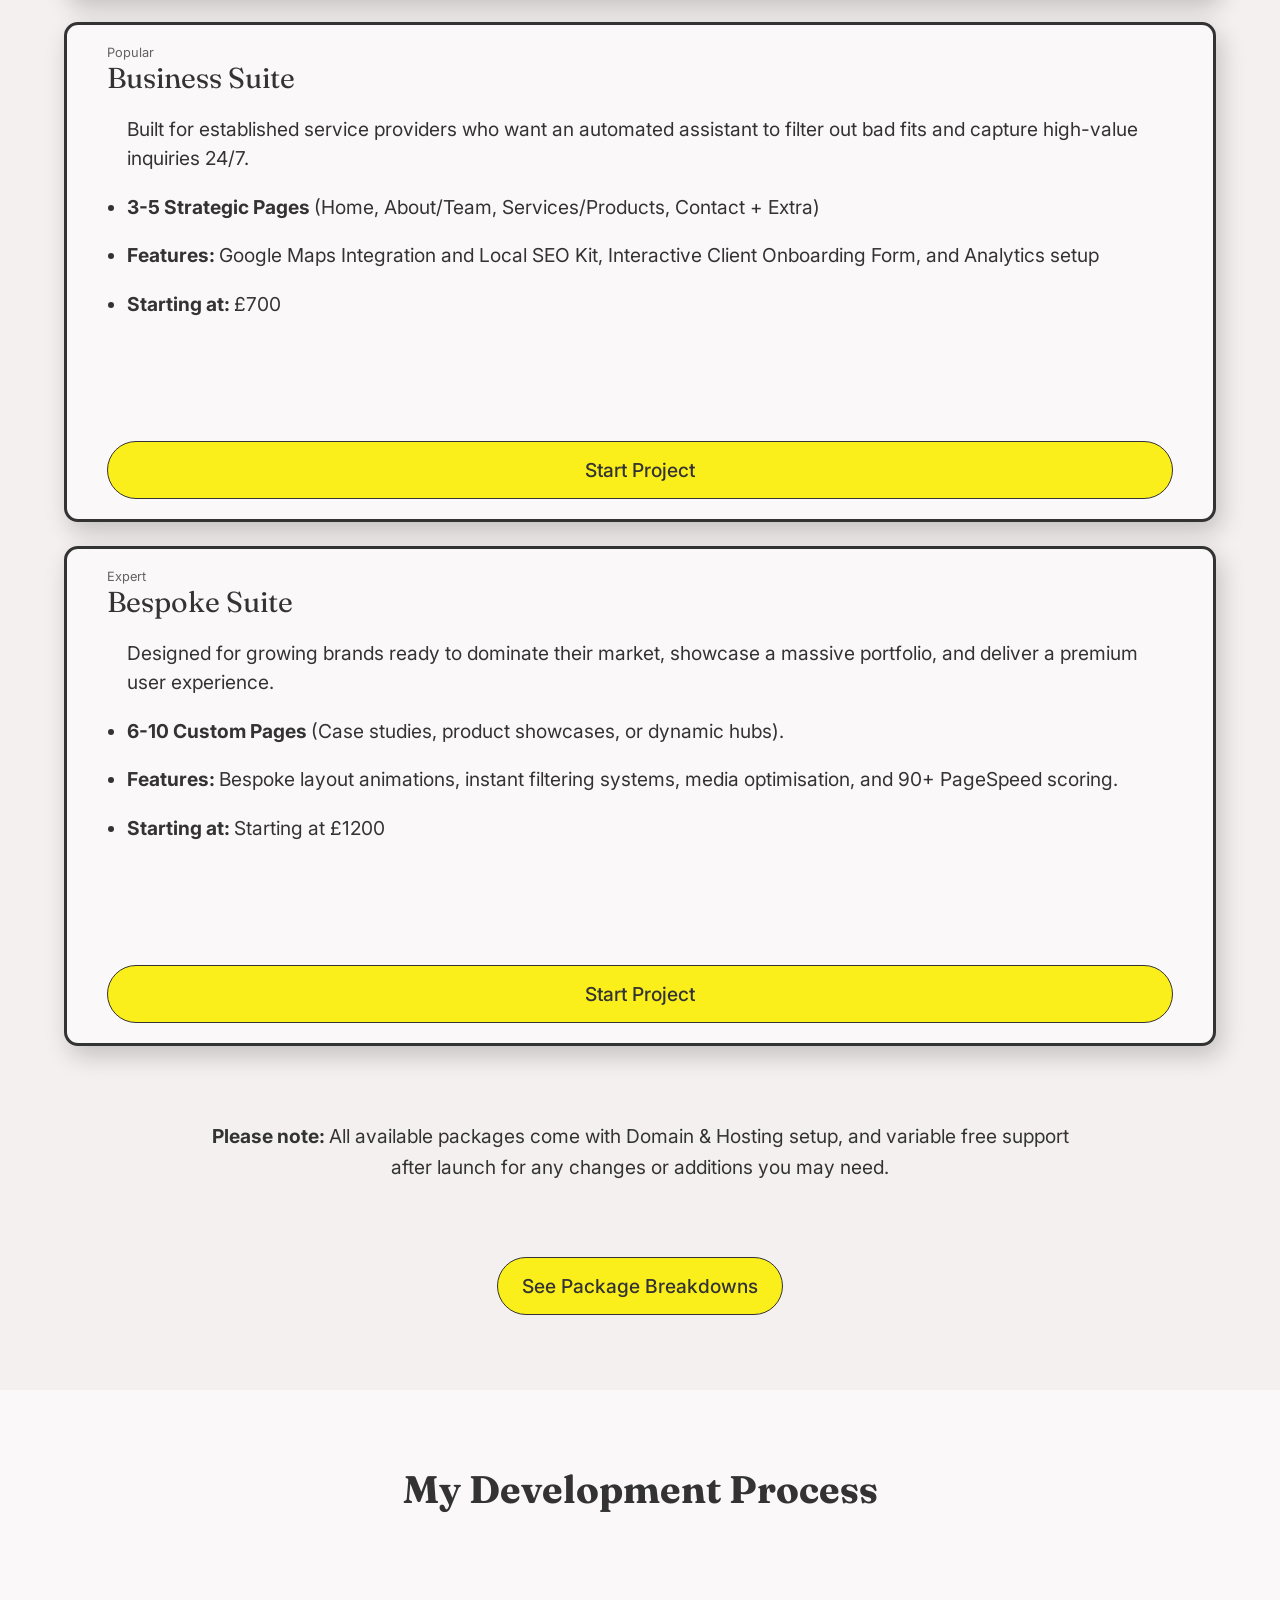
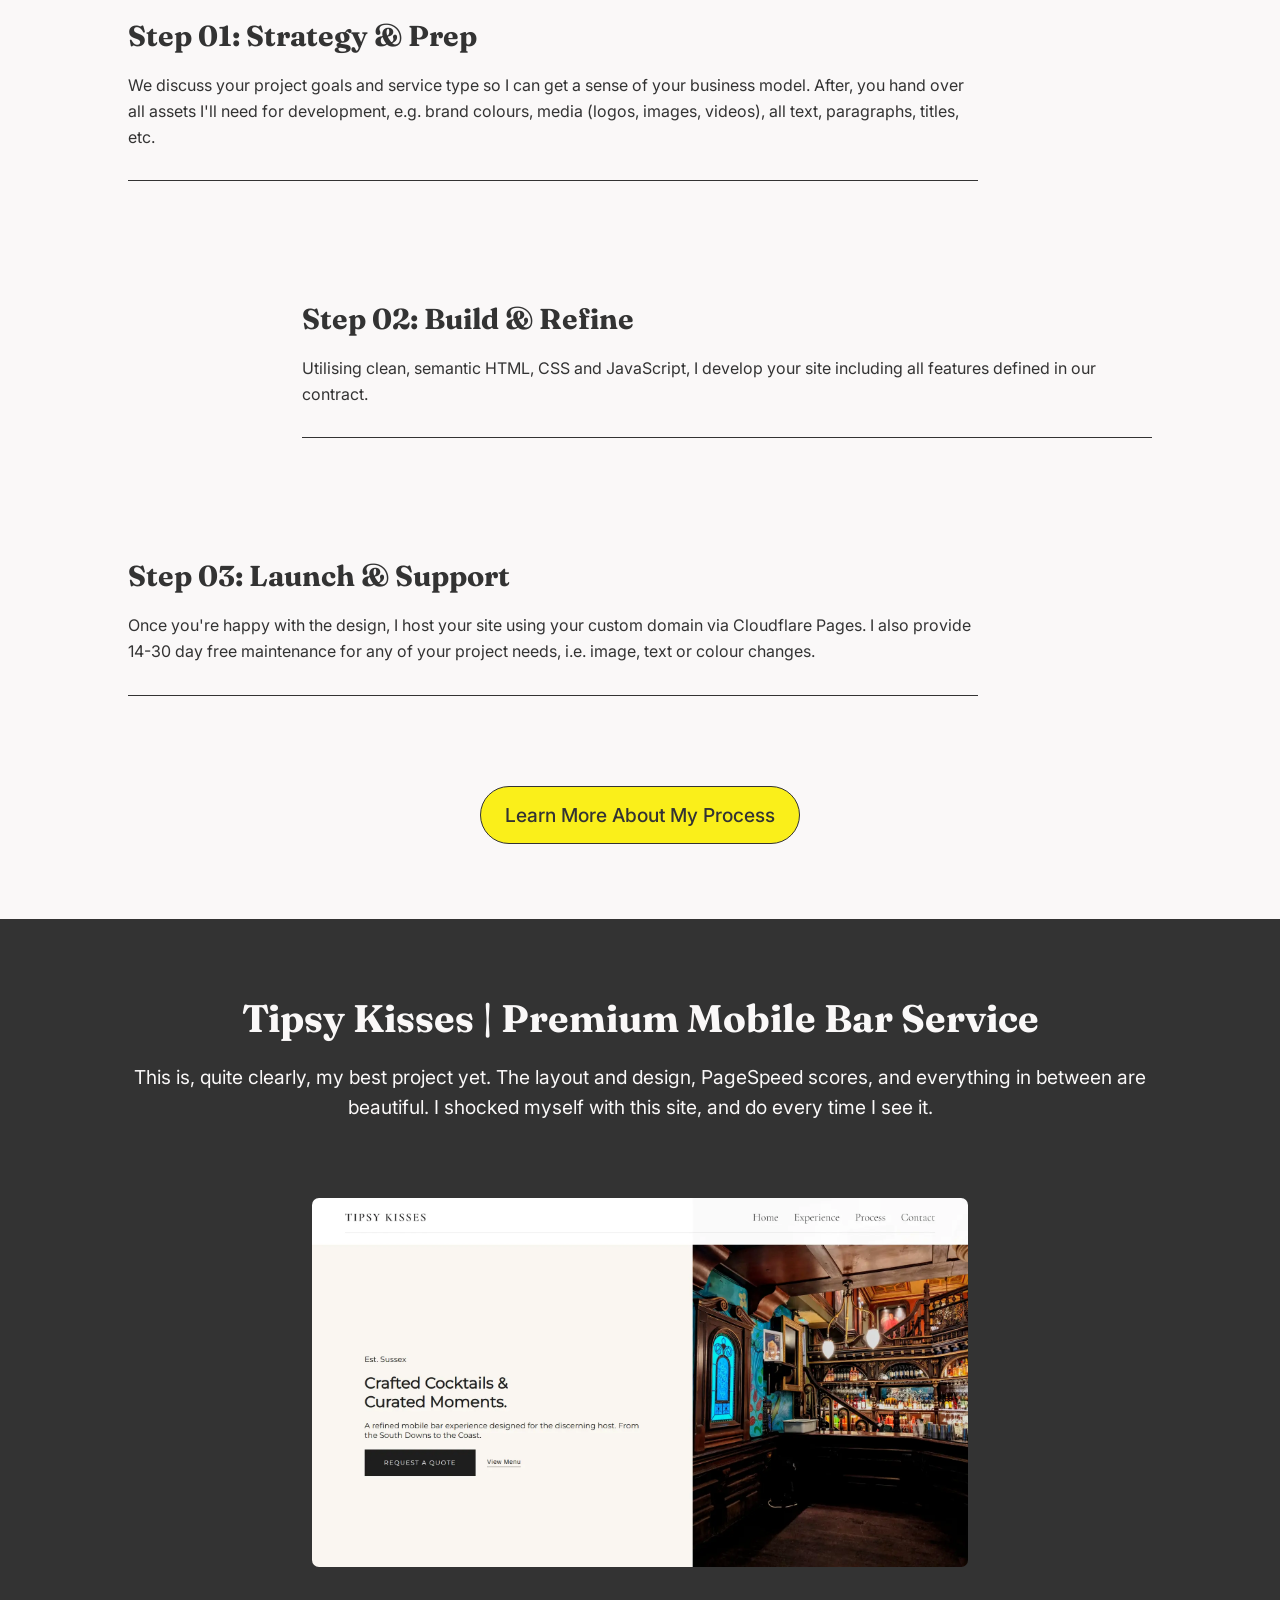
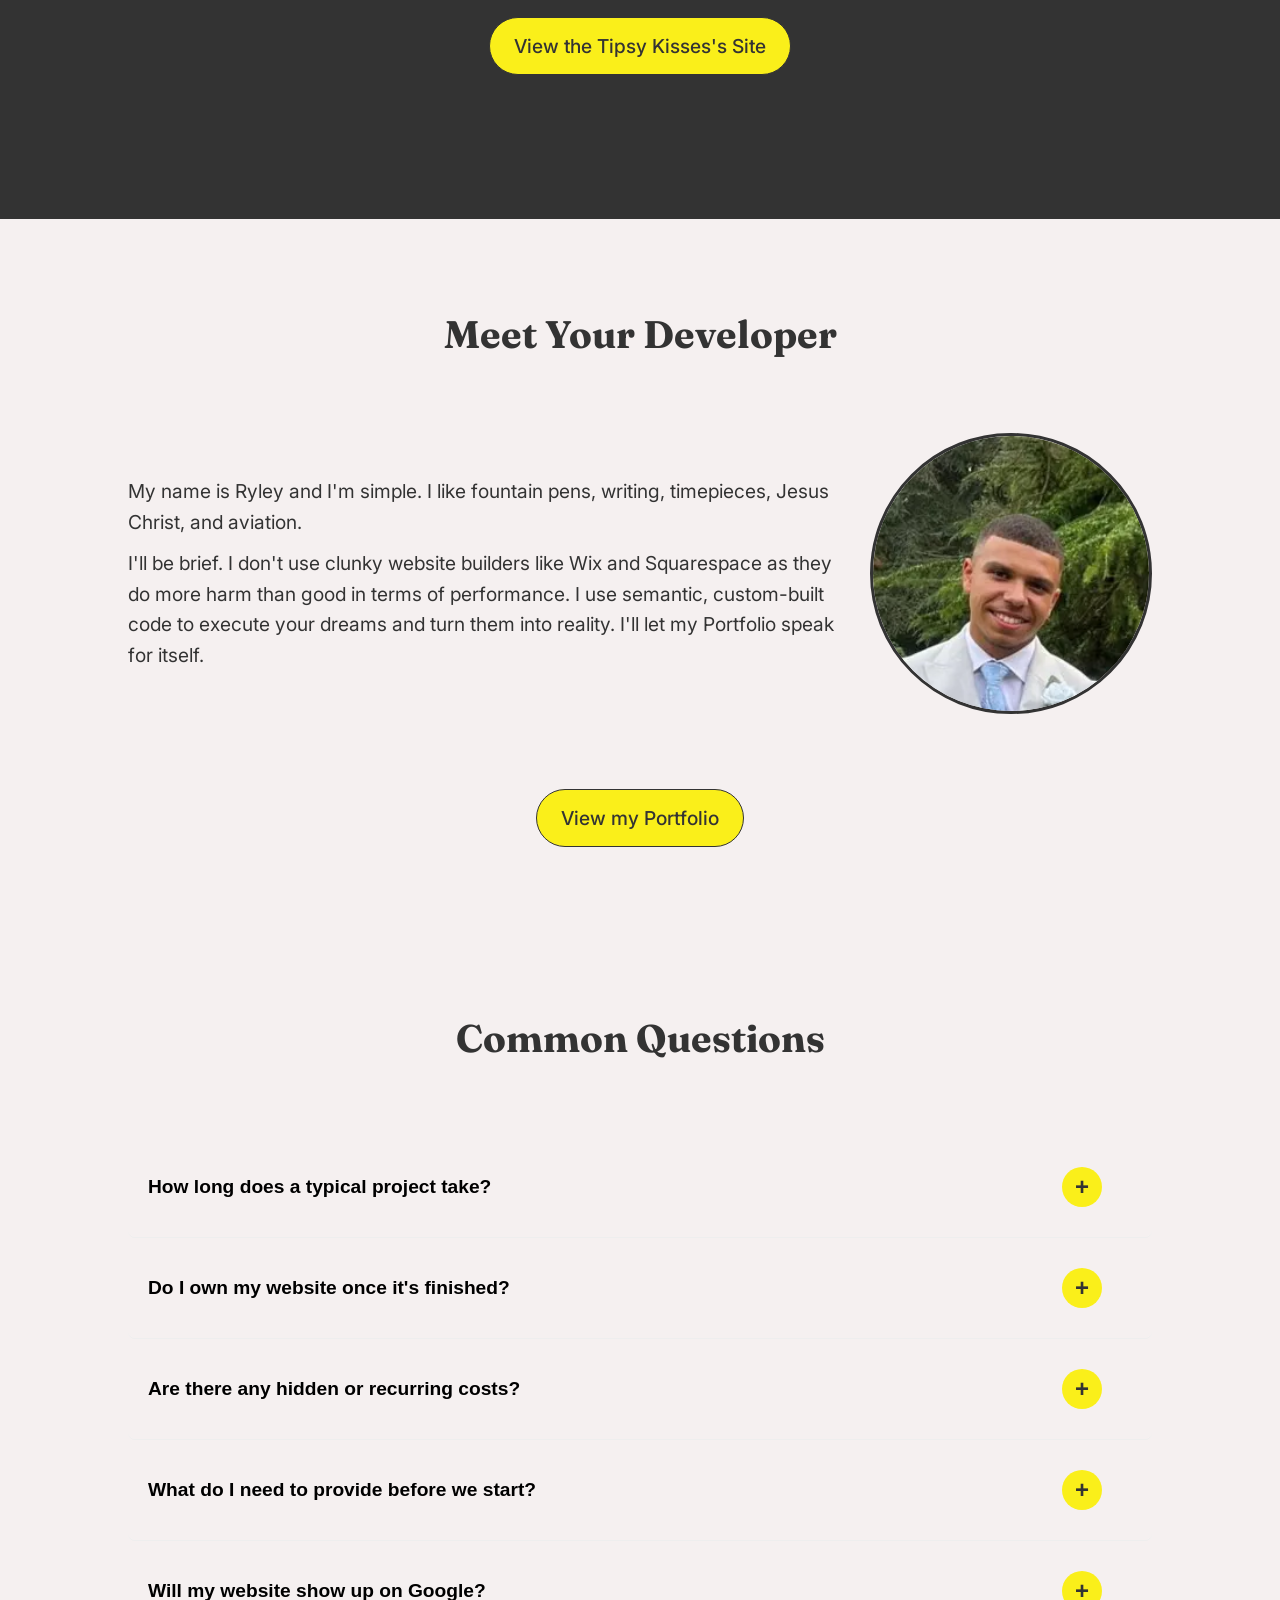
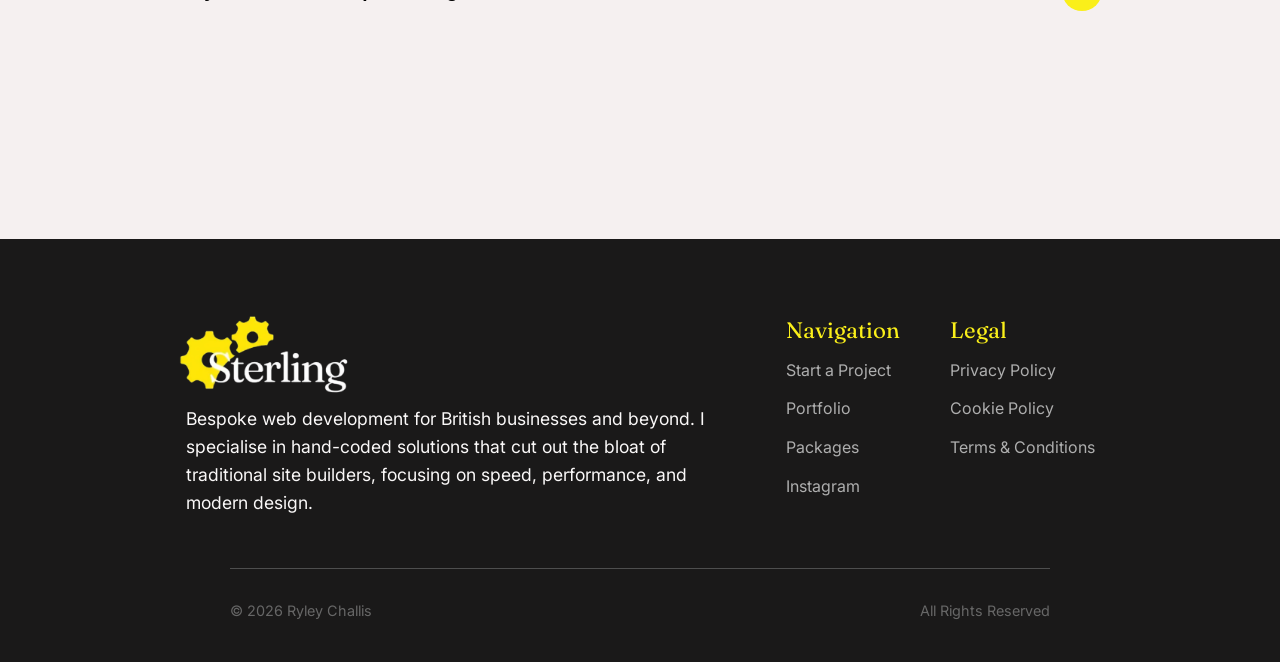
==== commit a1595b0f: "Upload files" ====
--- a/index.html
+++ b/index.html
@@ -535,7 +535,7 @@
         <section id="hero">
             <div class="header-content">
                 <h1>Building Premium Online Experiences for British Businesses</h1>
-                <p class="desktop-only">Professional web developer and designer specialising in high-efficiency, high-conversion machines that drive growth and influence. I do more than engineer&mdash;my projects leave lasting impressions.</p>
+                <p class="desktop-only">Professional web developer and designer specialising in high-efficiency, high-conversion machines that drive growth and influence. I do more than engineer&mdash;I leave lasting impressions.</p>
                 <p class="mobile-only">Professional web developer and designer specialising in high-conversion machines that drive growth, and leave lasting impressions.</p>
 
                 <a href="mailto:ryley.challis@outlook.com?subject=General Inquiry - Let's Work Together" class="btn-primary" target="_blank">Start a Conversation</a>
@@ -576,9 +576,9 @@
                         <li>Designed for growing brands ready to dominate their market, showcase a massive portfolio, and deliver a premium user experience.</li>
                         <li><b>6-10 Custom Pages </b>(Case studies, product showcases, or dynamic hubs).</li>
                         <li><b>Features: </b>Bespoke layout animations, instant filtering systems, media optimisation, and 90+ PageSpeed scoring.</li>
-                        <li><b>Starting at: </b>Starting at £1200 (Custom Quote)</li>
+                        <li><b>Starting at: </b>Starting at £1200</li>
                     </ul>
-                    <button class="btn-primary" onclick="openQuotePopup()">Start Project</button>
+                    <a class="btn-primary" href="booking.html">Start Project</a>
                 </div>
             </div>
             <p class="subtitle"><b>Please note: </b>All available packages come with Domain & Hosting setup, and variable free support after launch for any changes or additions you may need.</p>
--- a/css/styles.css
+++ b/css/styles.css
@@ -69,6 +69,7 @@
 h2 {
     font-size: var(--fs-h2);
     font-family: var(--ff-header);
+    font-weight: 700;
     color: var(--text-main);
     text-align: center;
     padding: 75px 0;
@@ -78,6 +79,7 @@
 h3 {
     font-size: var(--fs-h3);
     font-family: var(--ff-header);
+    font-weight: 400;
     color: var(--text-main);
     margin: 0 0 20px 0;
 }
@@ -429,7 +431,7 @@
     display: flex;
     flex-direction: column;
 
-    gap: 18px;
+    gap: 8px;
     margin: 0;
     padding: 0;
     list-style: none;
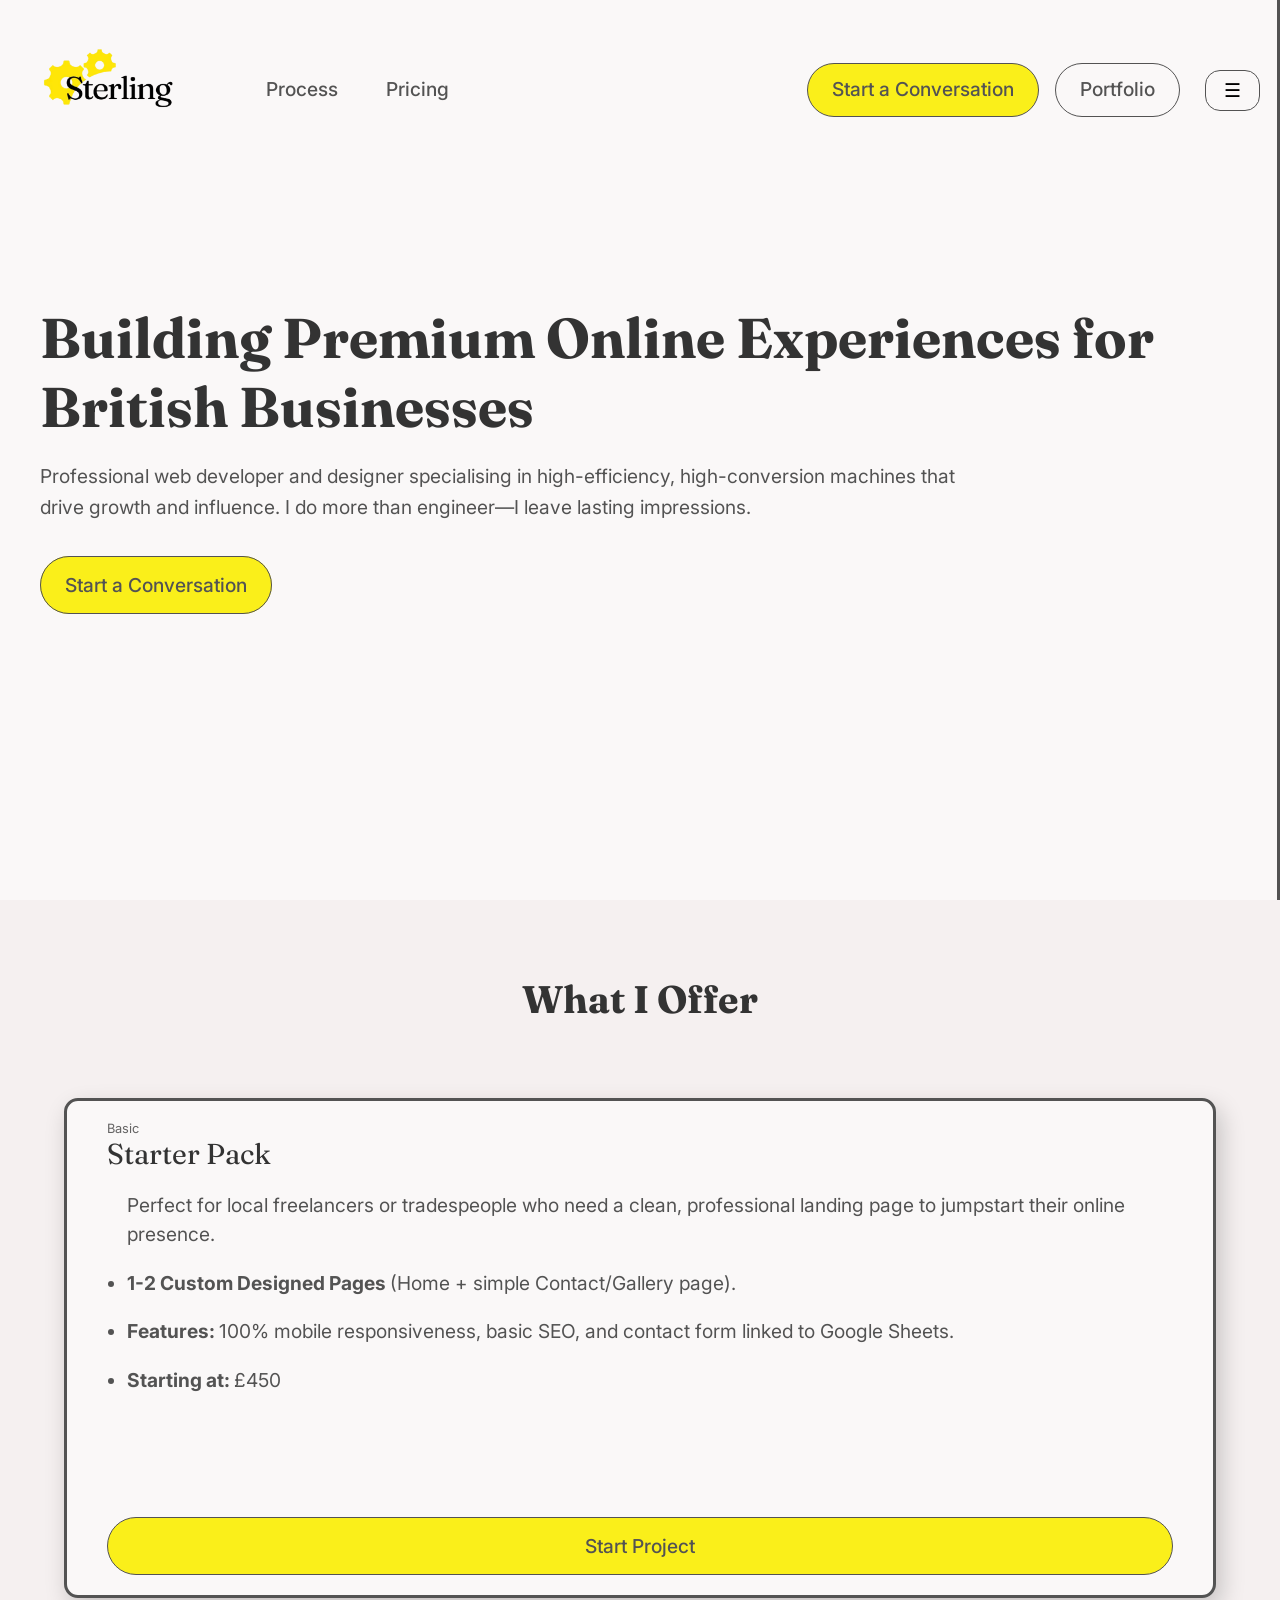
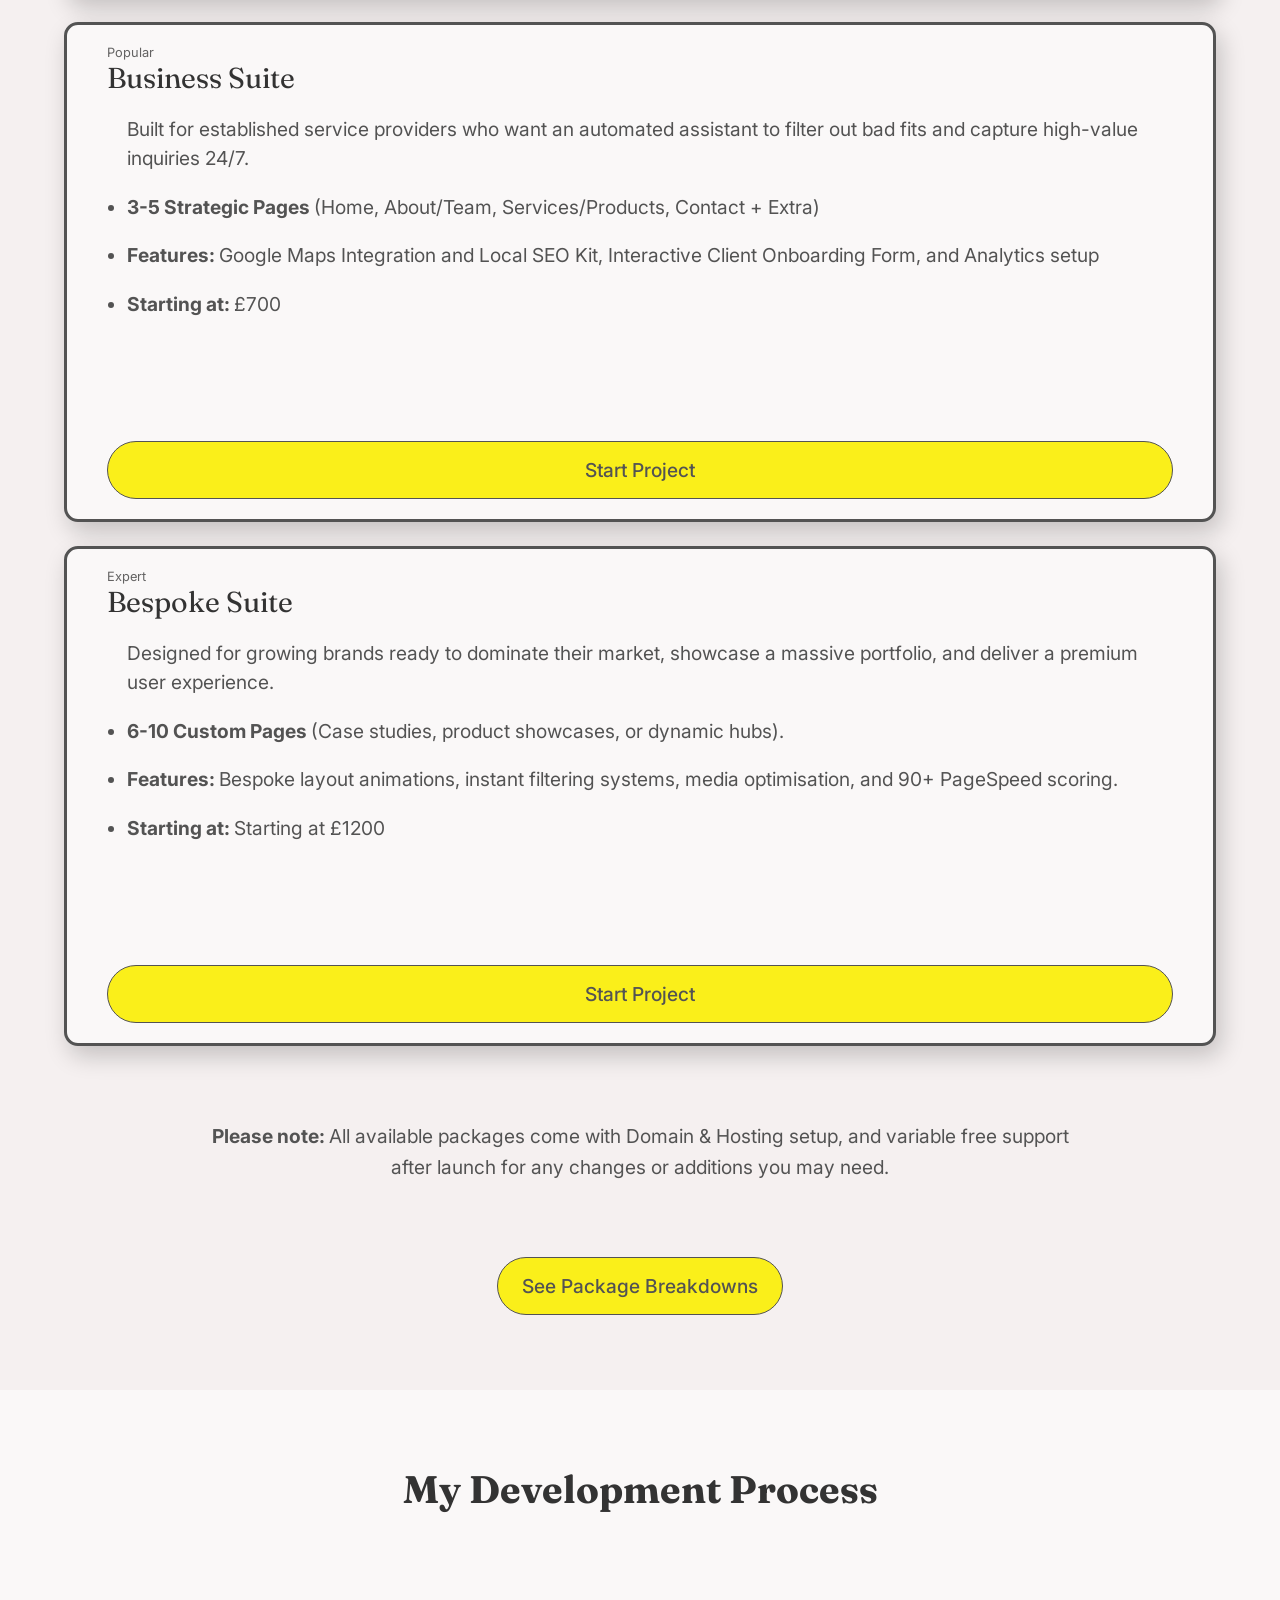
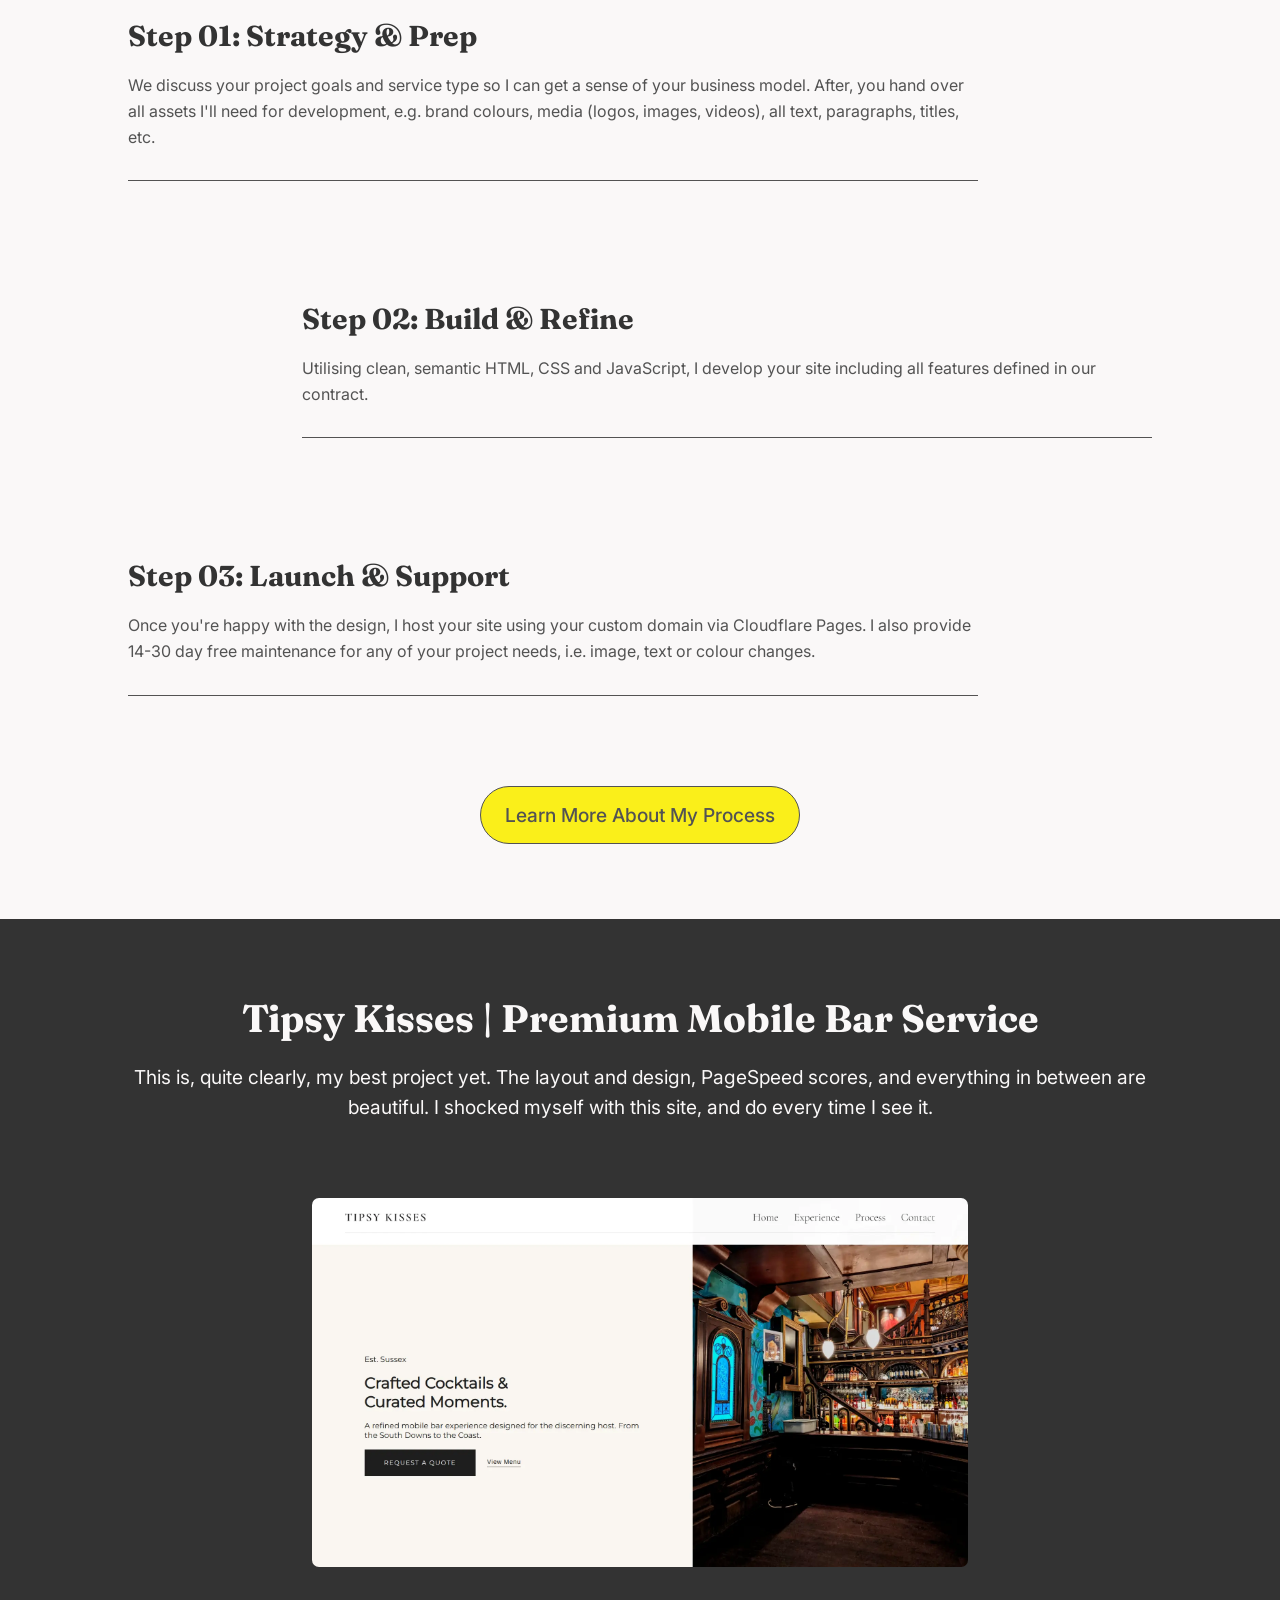
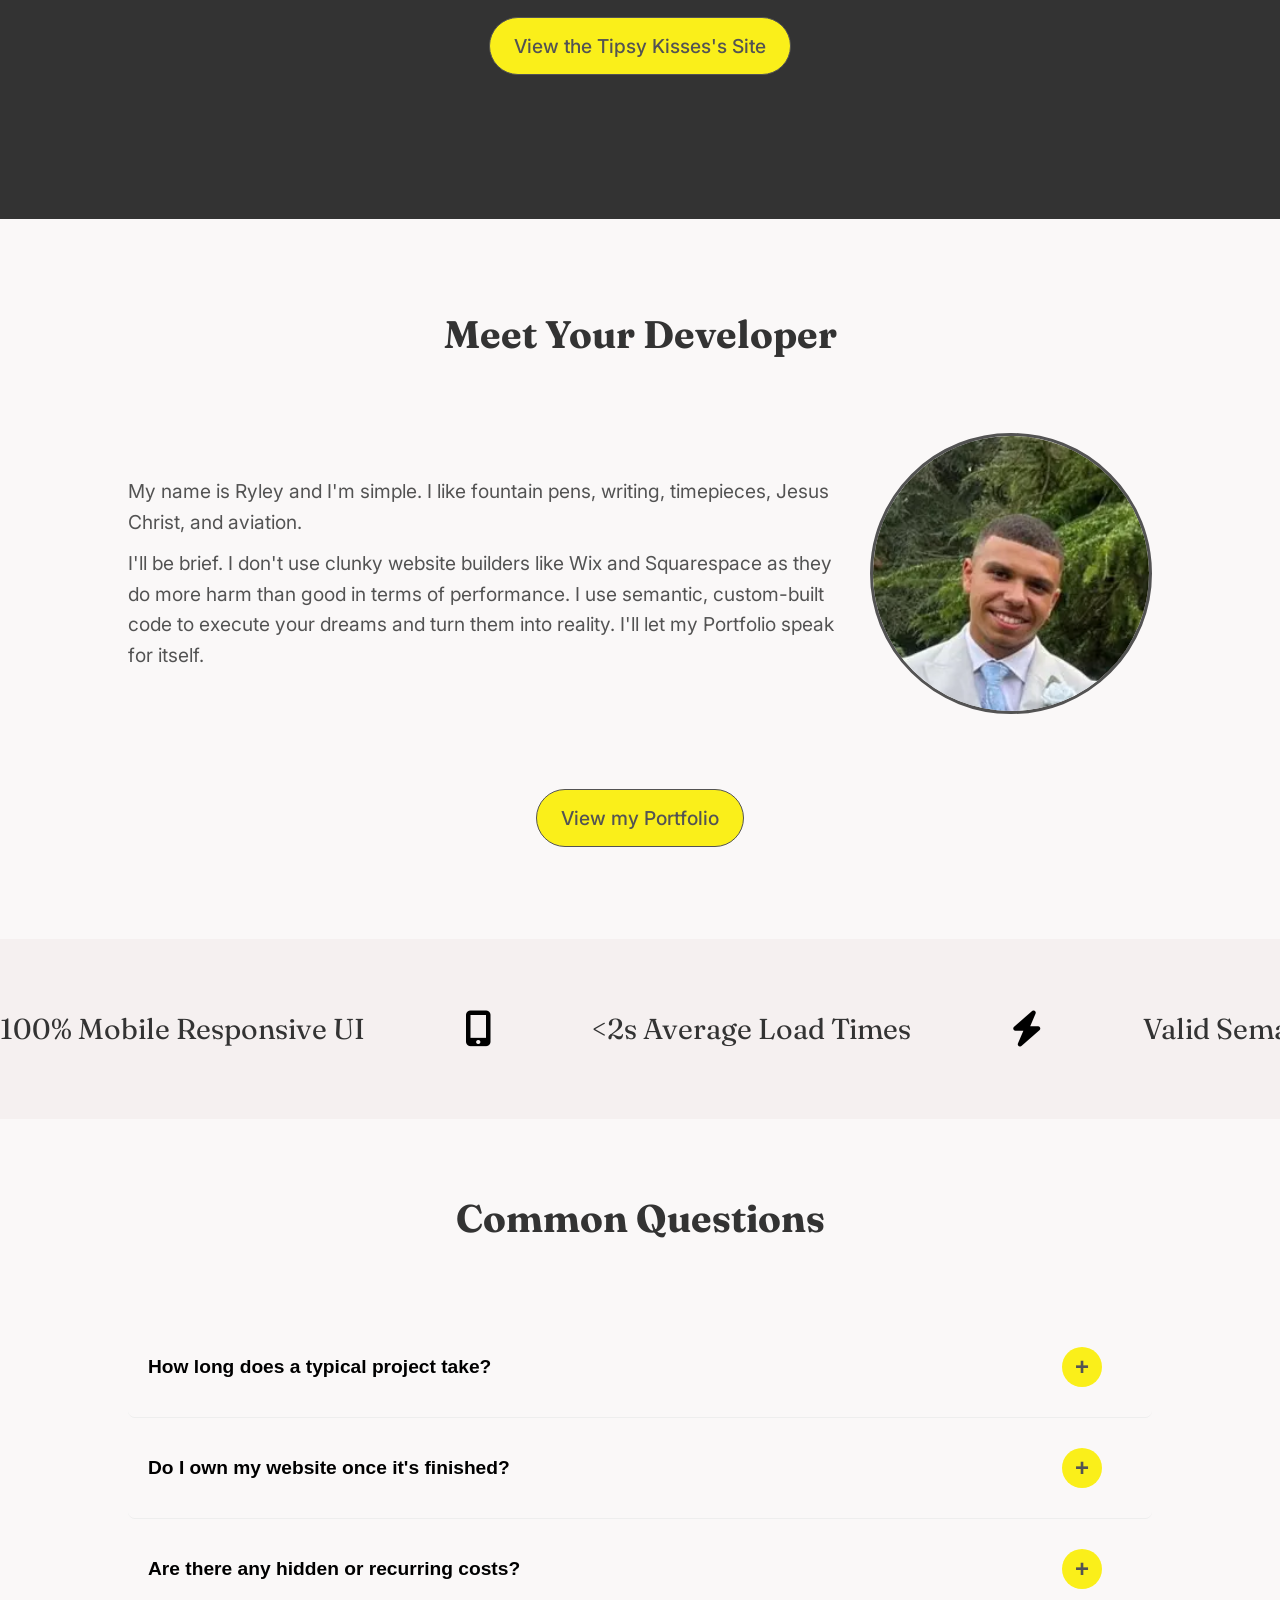
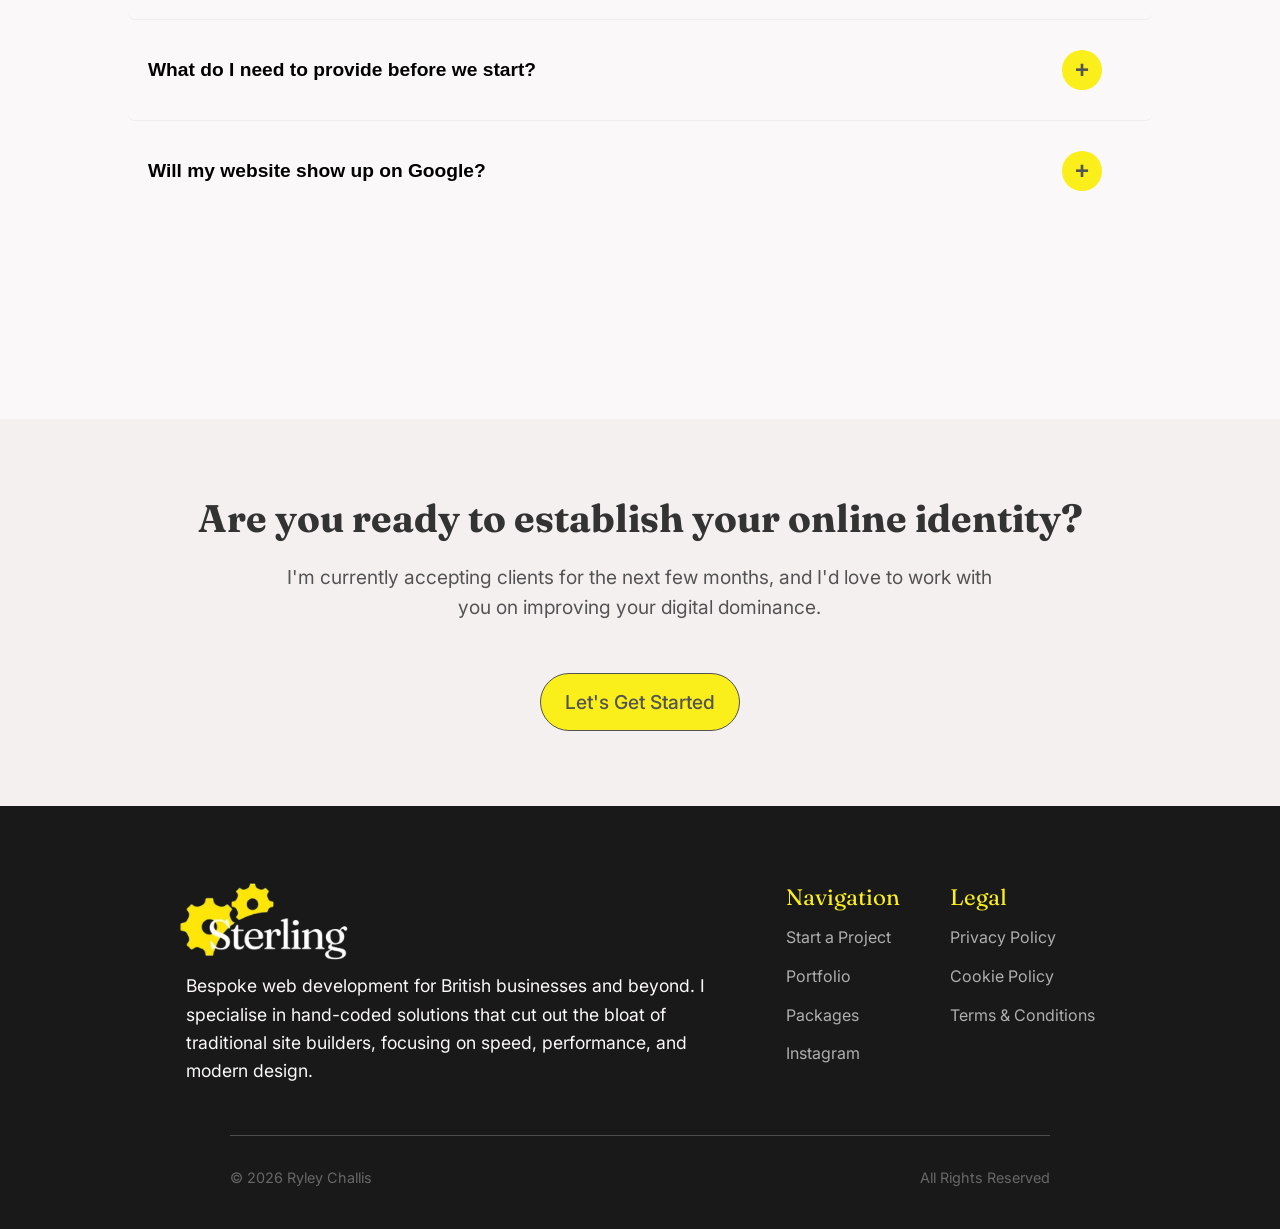
==== commit fe97e422: "Upload files" ====
--- a/index.html
+++ b/index.html
@@ -604,7 +604,7 @@
             </div>
         </section>
 
-        <section id="featured" style="background-color: var(--text-main); padding-bottom: 75px;">
+        <section id="featured" style="background-color: var(--header-main); padding-bottom: 75px;">
             <h2 style="color: var(--main-white); padding-bottom: 20px;">Tipsy Kisses | Premium Mobile Bar Service</h2>
             <p class="subtitle" style="color: var(--main-white); text-align: center; max-width: 80%; margin: 0 auto; padding-bottom: 75px;">This is, quite clearly, my best project yet. The layout and design, PageSpeed scores, and everything in between are beautiful. I shocked myself with this site, and do every time I see it.</p>
             <div class="container">
@@ -633,6 +633,38 @@
             <a class="btn-primary" href="portfolio.html">View my Portfolio</a>
         </section>
 
+        <section id="stats">
+            <div class="stats-row">
+                <div class="stats-group">
+                    <h3>100% Mobile Responsive UI</h3>
+                    <i class="fa-solid fa-mobile-screen-button"></i>
+                    
+                    <h3>&lt;2s Average Load Times</h3>
+                    <i class="fa-solid fa-bolt"></i>
+                    
+                    <h3>Valid Semantic HTML/CSS</h3>
+                    <i class="fa-solid fa-code"></i>
+                    
+                    <h3>0 Clunky Page Builders Used</h3>
+                    <i class="fa-solid fa-trash-can"></i>
+                </div>
+
+                <div class="stats-group">
+                    <h3>100% Mobile Responsive UI</h3>
+                    <i class="fa-solid fa-mobile-screen-button"></i>
+                    
+                    <h3>&lt;2s Average Load Times</h3>
+                    <i class="fa-solid fa-bolt"></i>
+                    
+                    <h3>Valid Semantic HTML/CSS</h3>
+                    <i class="fa-solid fa-code"></i>
+                    
+                    <h3>0 Clunky Page Builders Used</h3>
+                    <i class="fa-solid fa-trash-can"></i>
+                </div>
+            </div>
+        </section>
+
         <section id="faqs">
             <div class="faq-container">
                 <h2>Common Questions</h2>
@@ -670,6 +702,14 @@
                         <p>Yes. Because I hand-code your site with clean HTML, it is naturally much faster and easier for Google to read than a template-based site. I include essential SEO setup as standard to ensure you're visible from day one.</p>
                     </div>
                 </div>
+            </div>
+        </section>
+
+        <section id="final">
+            <div class="container" style="gap: 0;">
+                <h2>Are you ready to establish your online identity?</h2>
+                <p class="subtitle">I'm currently accepting clients for the next few months, and I'd love to work with you on improving your digital dominance.</p>
+                <a class="btn-primary" href="booking.html">Let's Get Started</a>
             </div>
         </section>
     </main>
--- a/css/styles.css
+++ b/css/styles.css
@@ -21,7 +21,8 @@
     --main-yellow: #faef1a;
     --main-white: #faf8f8;
     --off-white: #f5f0f0;
-    --text-main: #333;
+    --header-main: #333;
+    --text-main: #535353;
 
     --fs-h1: clamp(2.4rem, 6vw, 3.5rem);
     --fs-h2: clamp(2rem, 4vw, 2.4rem);
@@ -54,6 +55,8 @@
     font-family: var(--ff-body);
     color: var(--text-main);
     margin: 0;
+    padding: 0;
+    text-align: left;
     line-height: 1.6;
 }
 
@@ -61,7 +64,7 @@
     font-size: var(--fs-h1);
     font-family: var(--ff-header);
     font-weight: bold;
-    color: var(--text-main);
+    color: var(--header-main);
     max-width: clamp(0, 90vw, 90%);
     margin: 0;
 }
@@ -70,7 +73,7 @@
     font-size: var(--fs-h2);
     font-family: var(--ff-header);
     font-weight: 700;
-    color: var(--text-main);
+    color: var(--header-main);
     text-align: center;
     padding: 75px 0;
     margin: 0 auto;
@@ -80,7 +83,7 @@
     font-size: var(--fs-h3);
     font-family: var(--ff-header);
     font-weight: 400;
-    color: var(--text-main);
+    color: var(--header-main);
     margin: 0 0 20px 0;
 }
 
@@ -168,15 +171,17 @@
     text-align: center;
 }
 
+#final .subtitle {
+    max-width: 70%;
+    margin: 0 auto 50px auto;
+    text-align: center;   
+}
+
 #process {
     background-color: var(--main-white);
     padding-bottom: 75px;
 }
 
-#process h2 {
-    padding-top: 75px;
-}
-
 .process-container {
     gap: 90px !important;
 }
@@ -213,7 +218,7 @@
     align-items: center;
 
     min-height: 80vh;
-    background-color: var(--off-white);
+    background-color: var(--main-white);
 }
 
 #about .dev-profile {
@@ -255,6 +260,49 @@
 
 .about-image img:hover {
     transform: translateY(-10px) !important;
+}
+
+
+#stats {
+    min-height: 20vh;
+    background-color: var(--off-white);
+
+    display: flex;
+    flex-direction: column;
+    justify-content: center;
+    user-select: none;
+}
+
+.stats-row {
+    display: flex;
+    width: max-content;
+    animation: marquee-slide 25s linear infinite;
+}
+
+.stats-group {
+    display: flex;
+    justify-content: space-around;
+    align-items: center;
+    gap: 100px;
+    padding-right: 100px;
+}
+
+@keyframes marquee-slide {
+    0% {
+        transform: translateX(0);
+    }
+    100% {
+        transform: translateX(-50%); /* Snaps back seamlessly exactly halfway */
+    }
+}
+
+.stats-row h3 {
+    white-space: nowrap;
+    margin: 0;
+}
+
+.stats-row i {
+    font-size: 36px;
 }
 
 #faqs {
@@ -336,7 +384,12 @@
   max-width: 95%;
 }
 
-.legal-page h2 {
+#final {
+    min-height: 30vh !important;
+    padding-bottom: 75px;
+}
+
+.legal-page h2, section:last-child h2 {
     padding-bottom: 20px;
 }
 
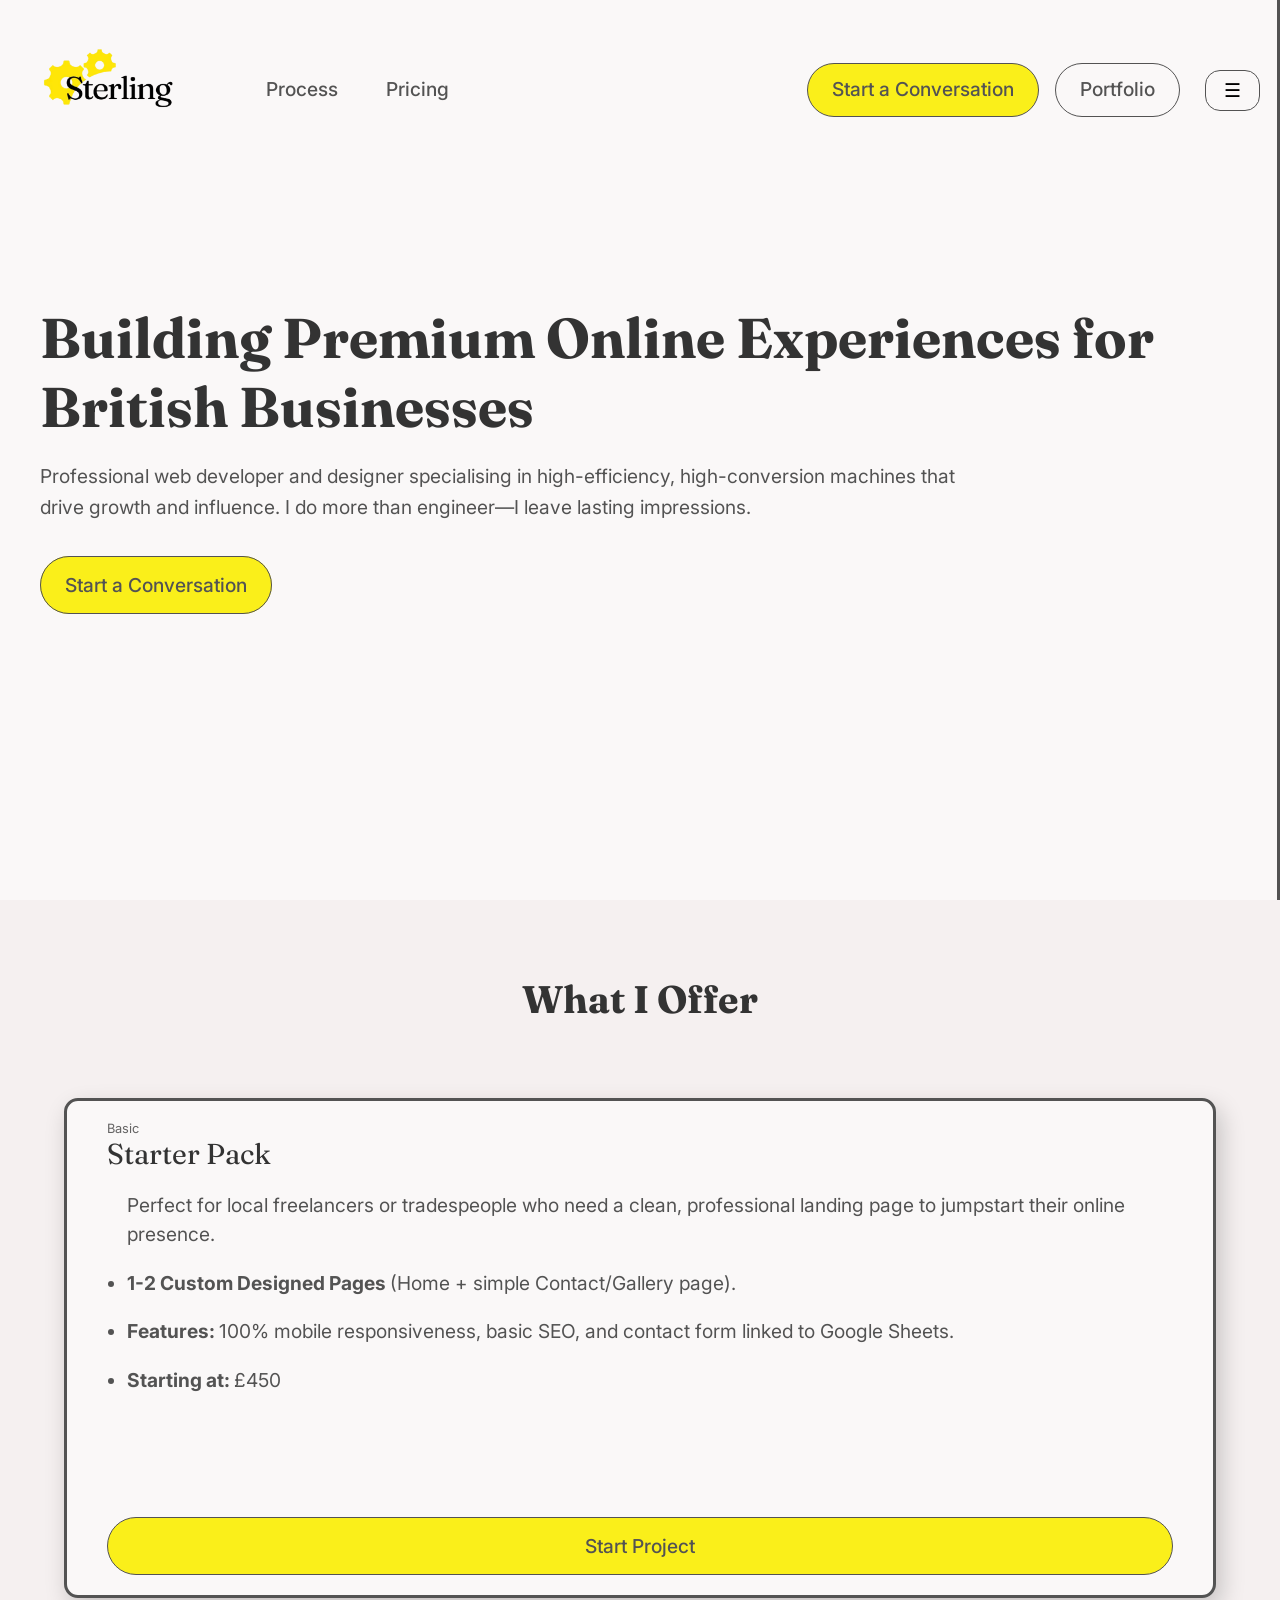
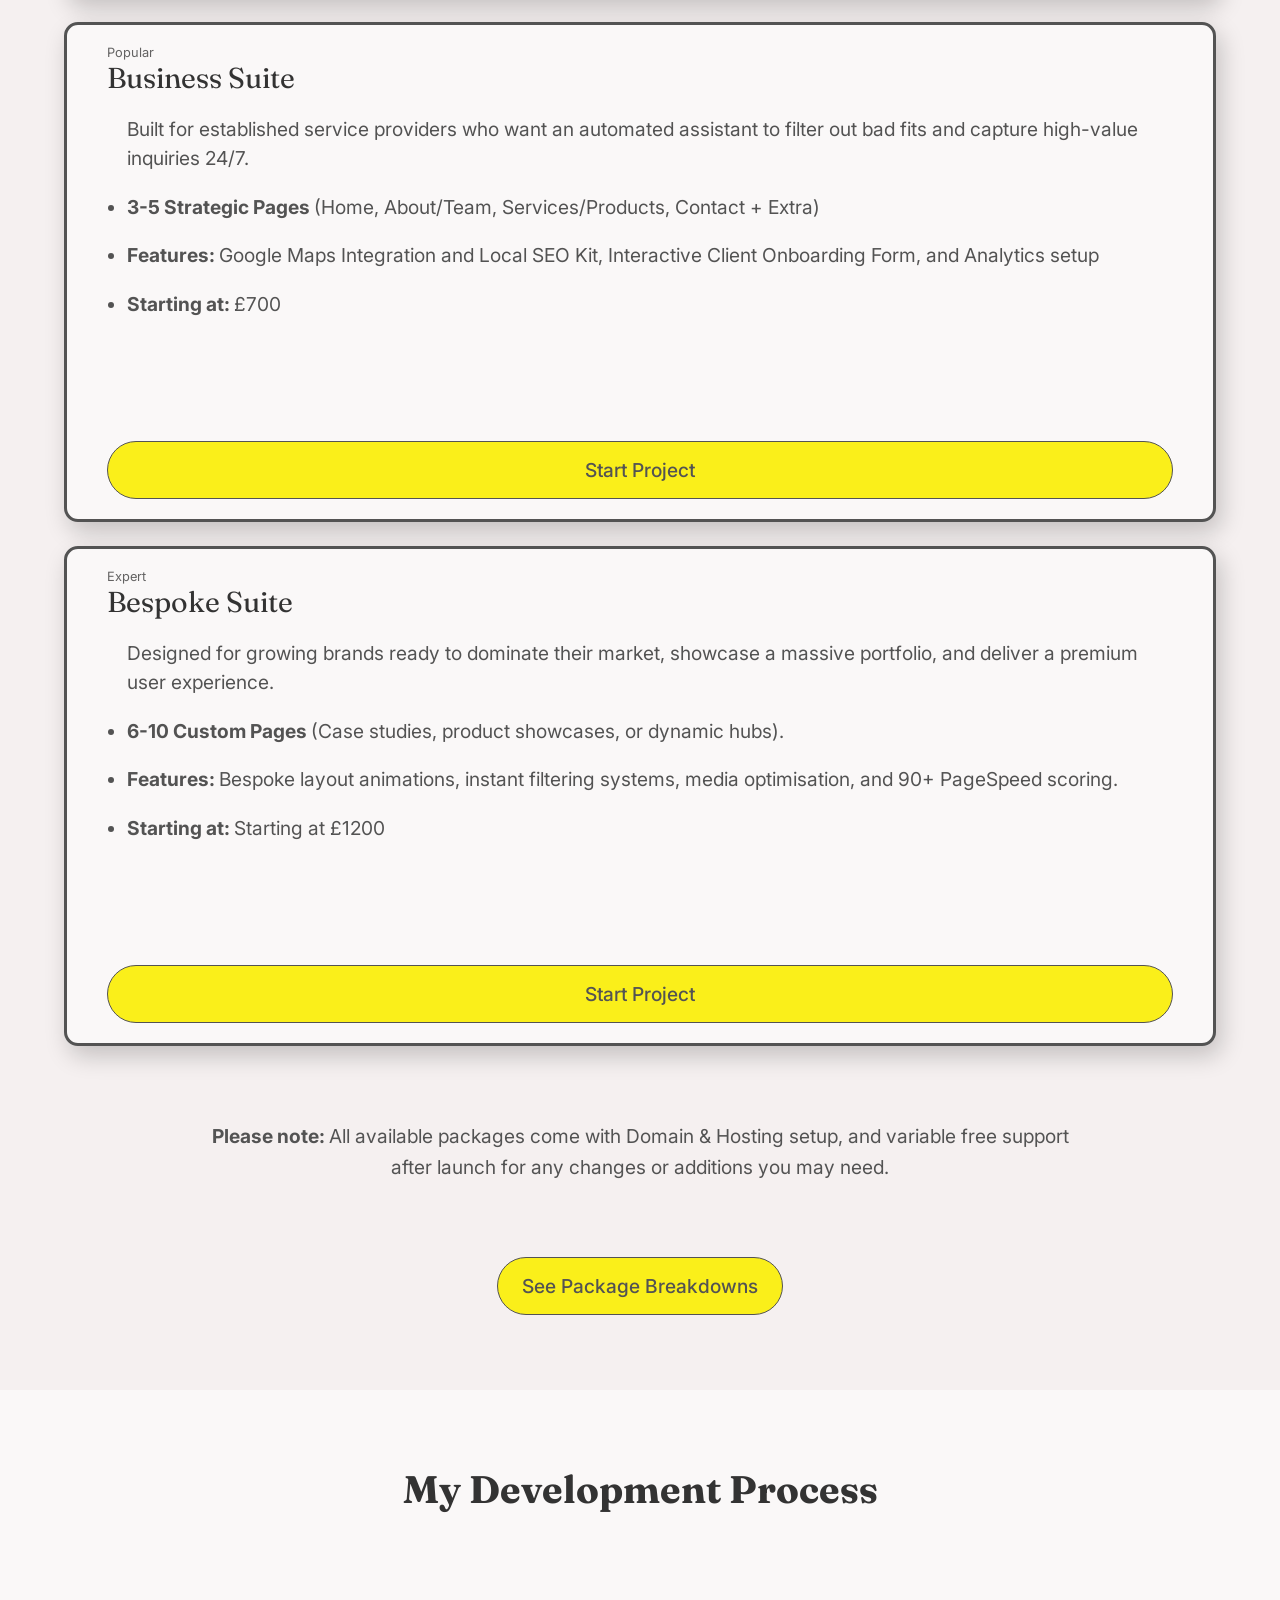
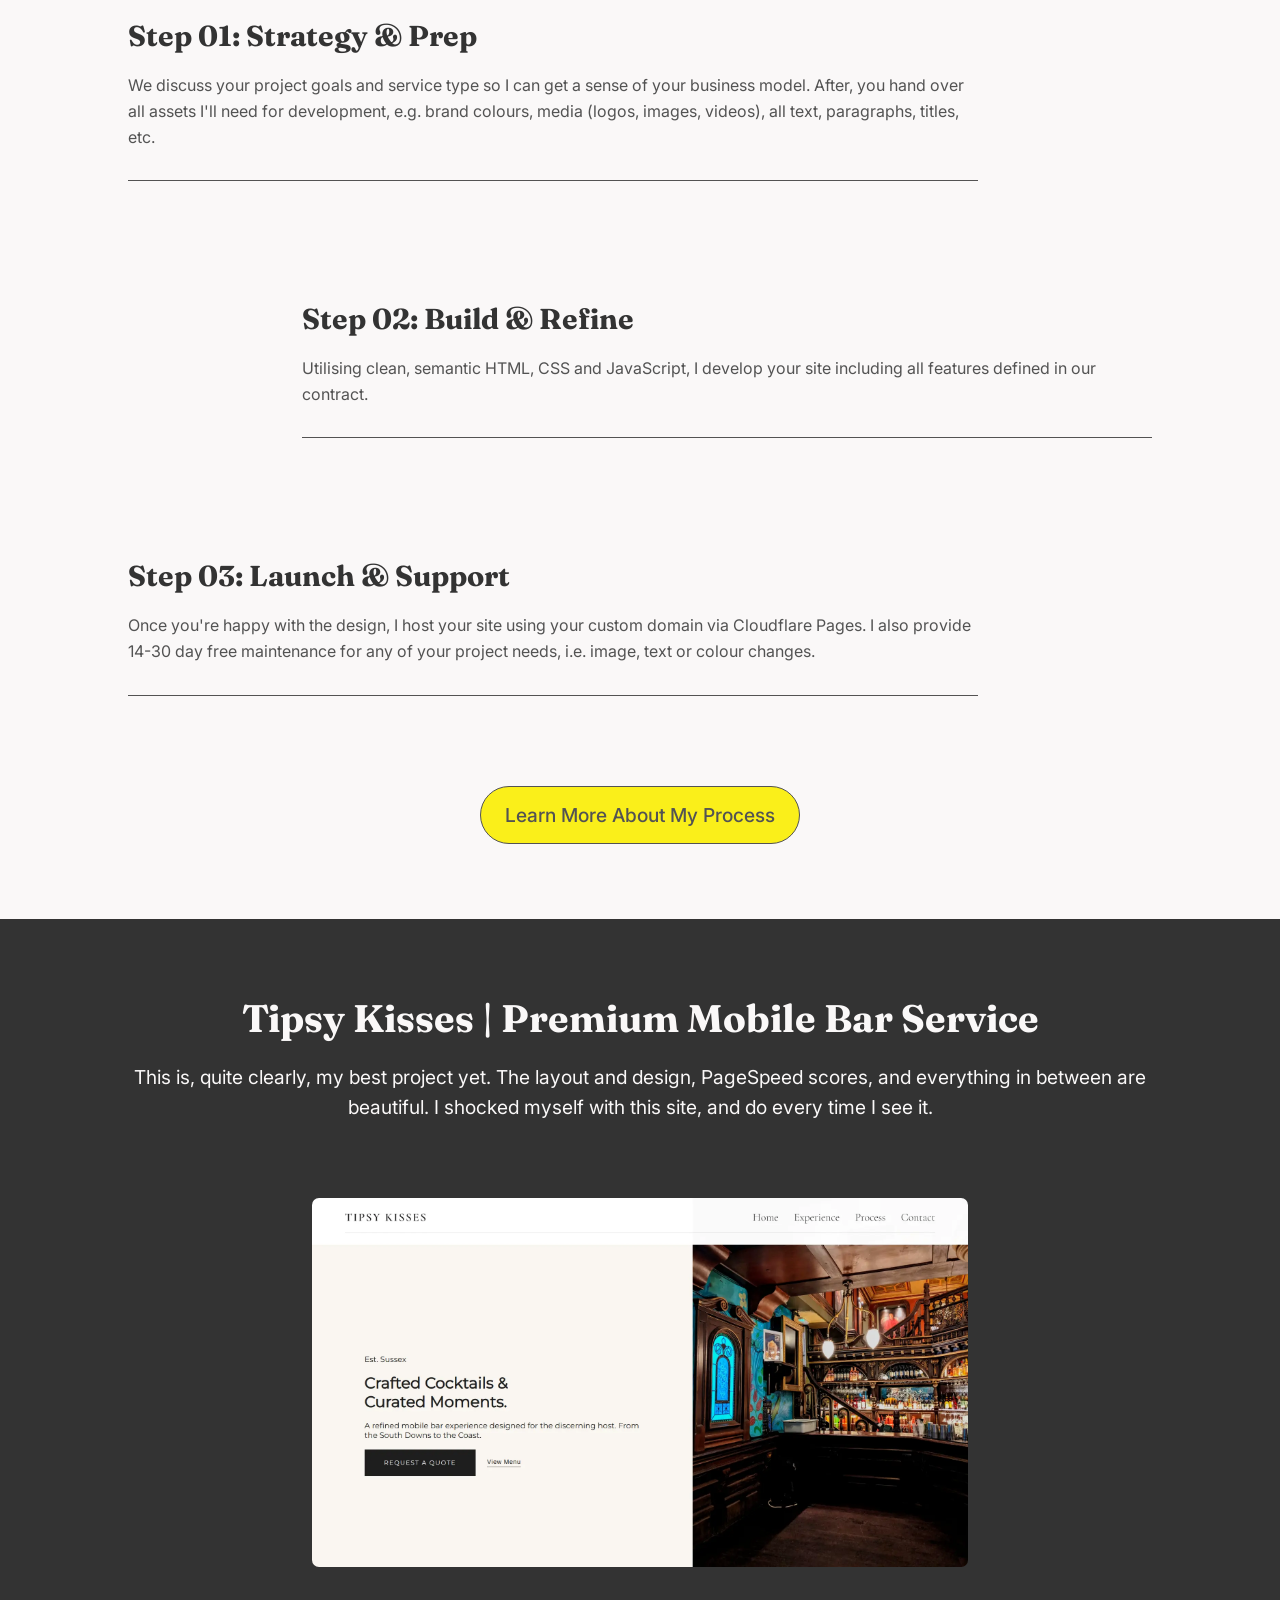
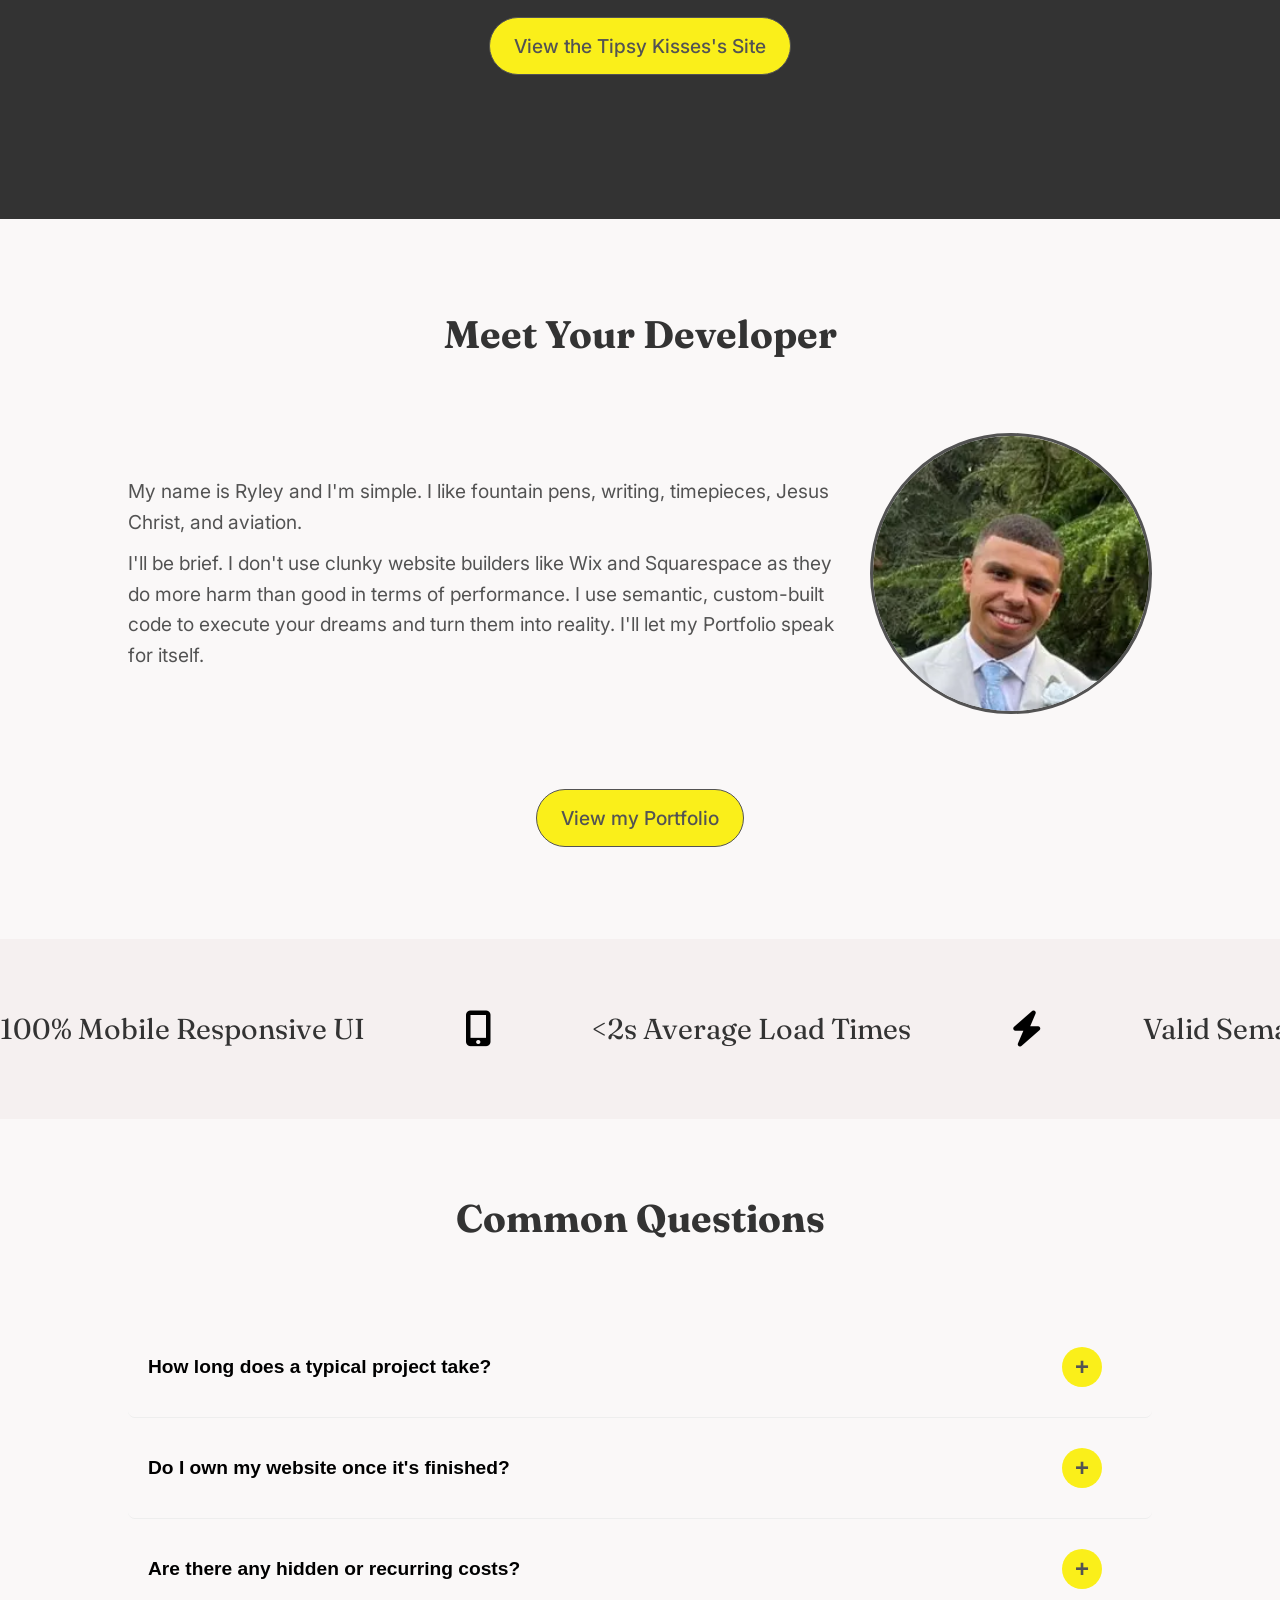
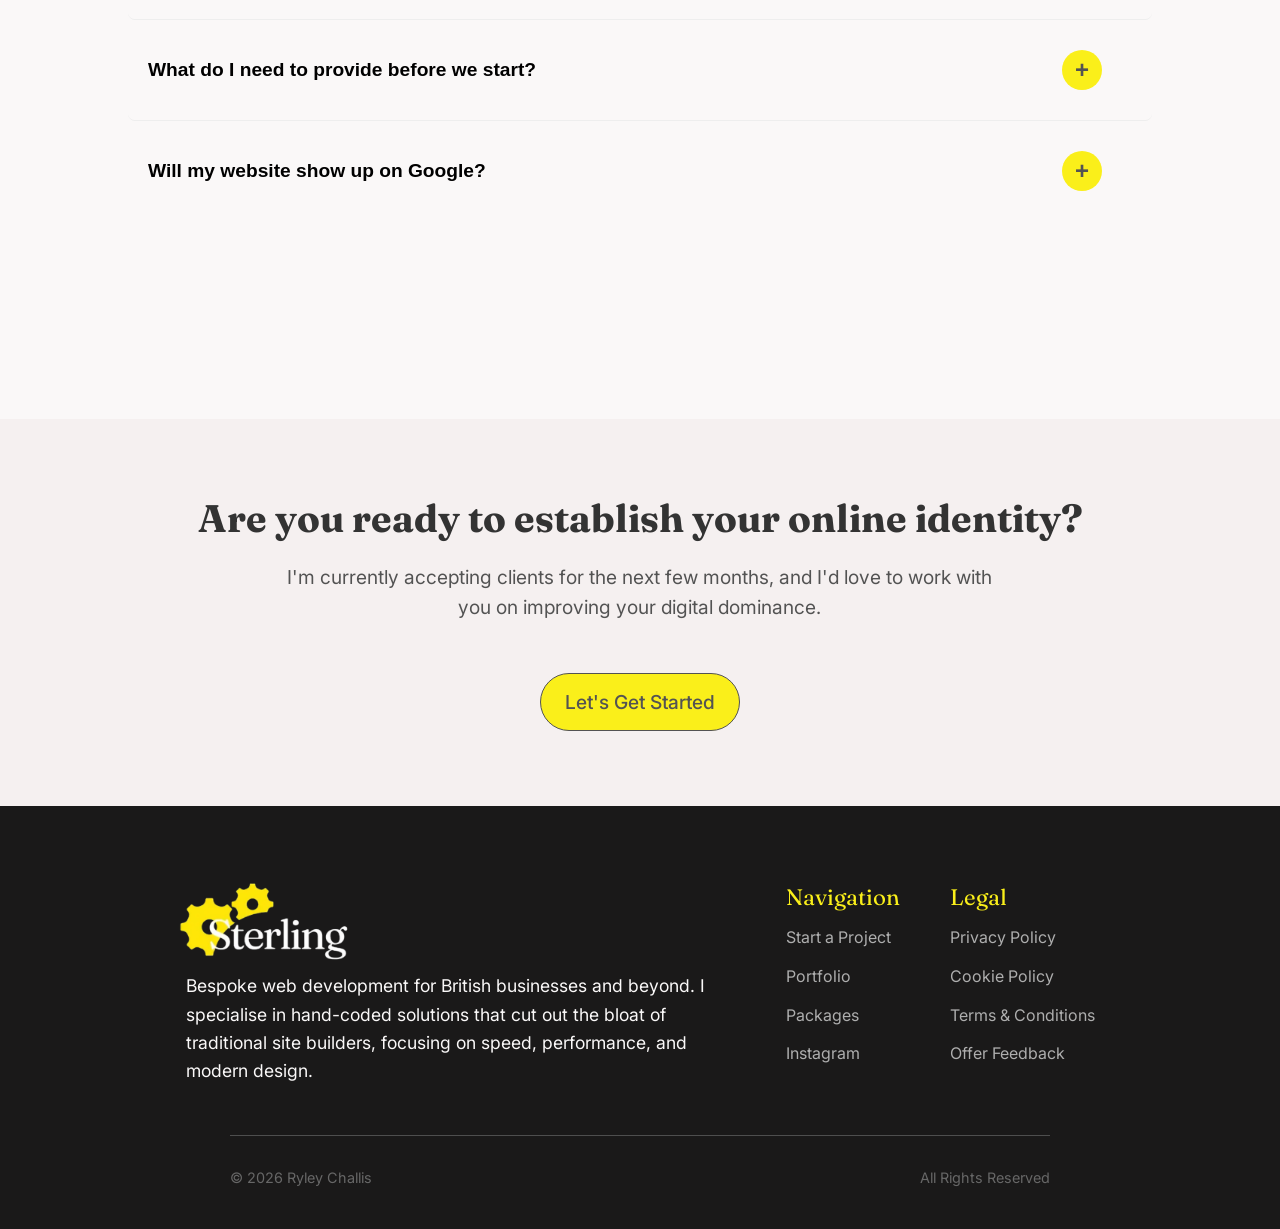
==== commit 79ccf2ff: "Upload files" ====
--- a/index.html
+++ b/index.html
@@ -741,6 +741,7 @@
                             <li><a href="legal.html#privacy">Privacy Policy</a></li>
                             <li><a href="legal.html#cookies">Cookie Policy</a></li>
                             <li><a href="legal.html#terms">Terms & Conditions</a></li>
+                            <li><a href="mailto:ryley.challis@outlook.com">Offer Feedback</a></li>
                         </ul>
                     </div>
                 </div>
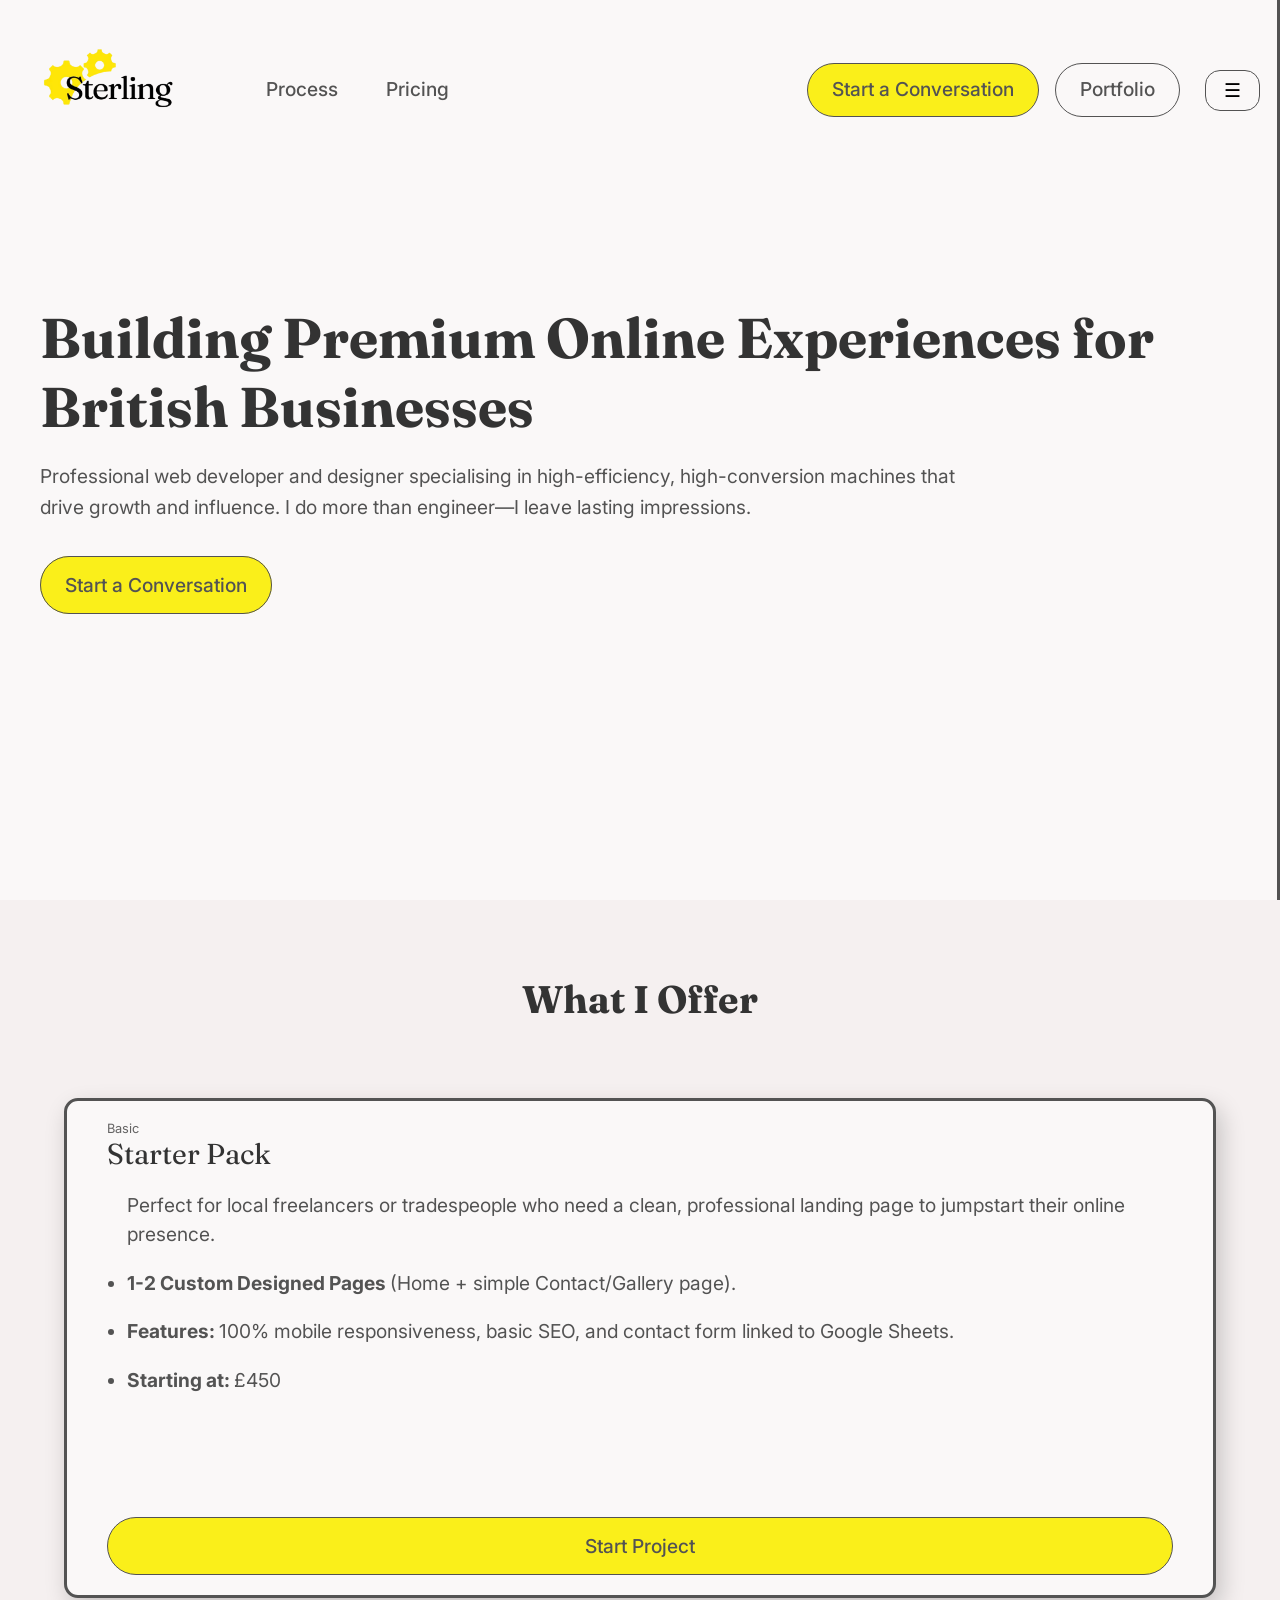
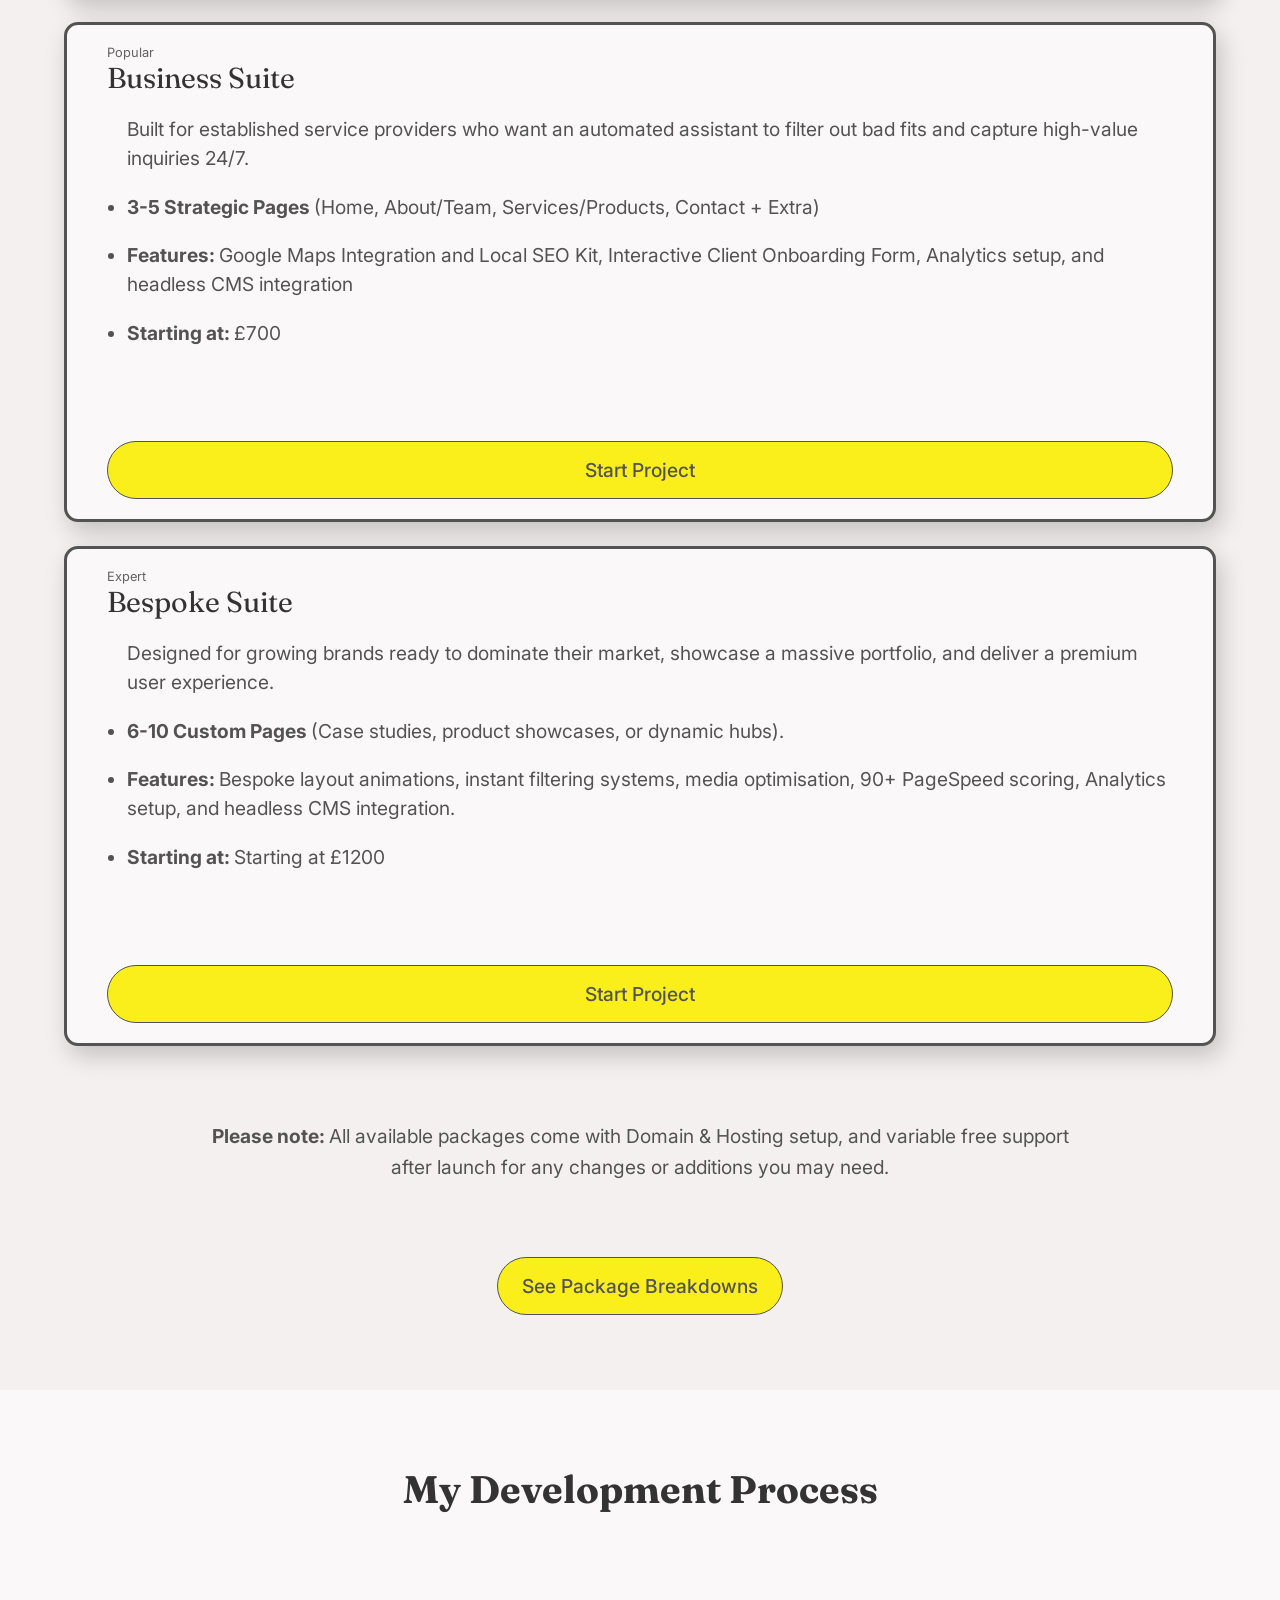
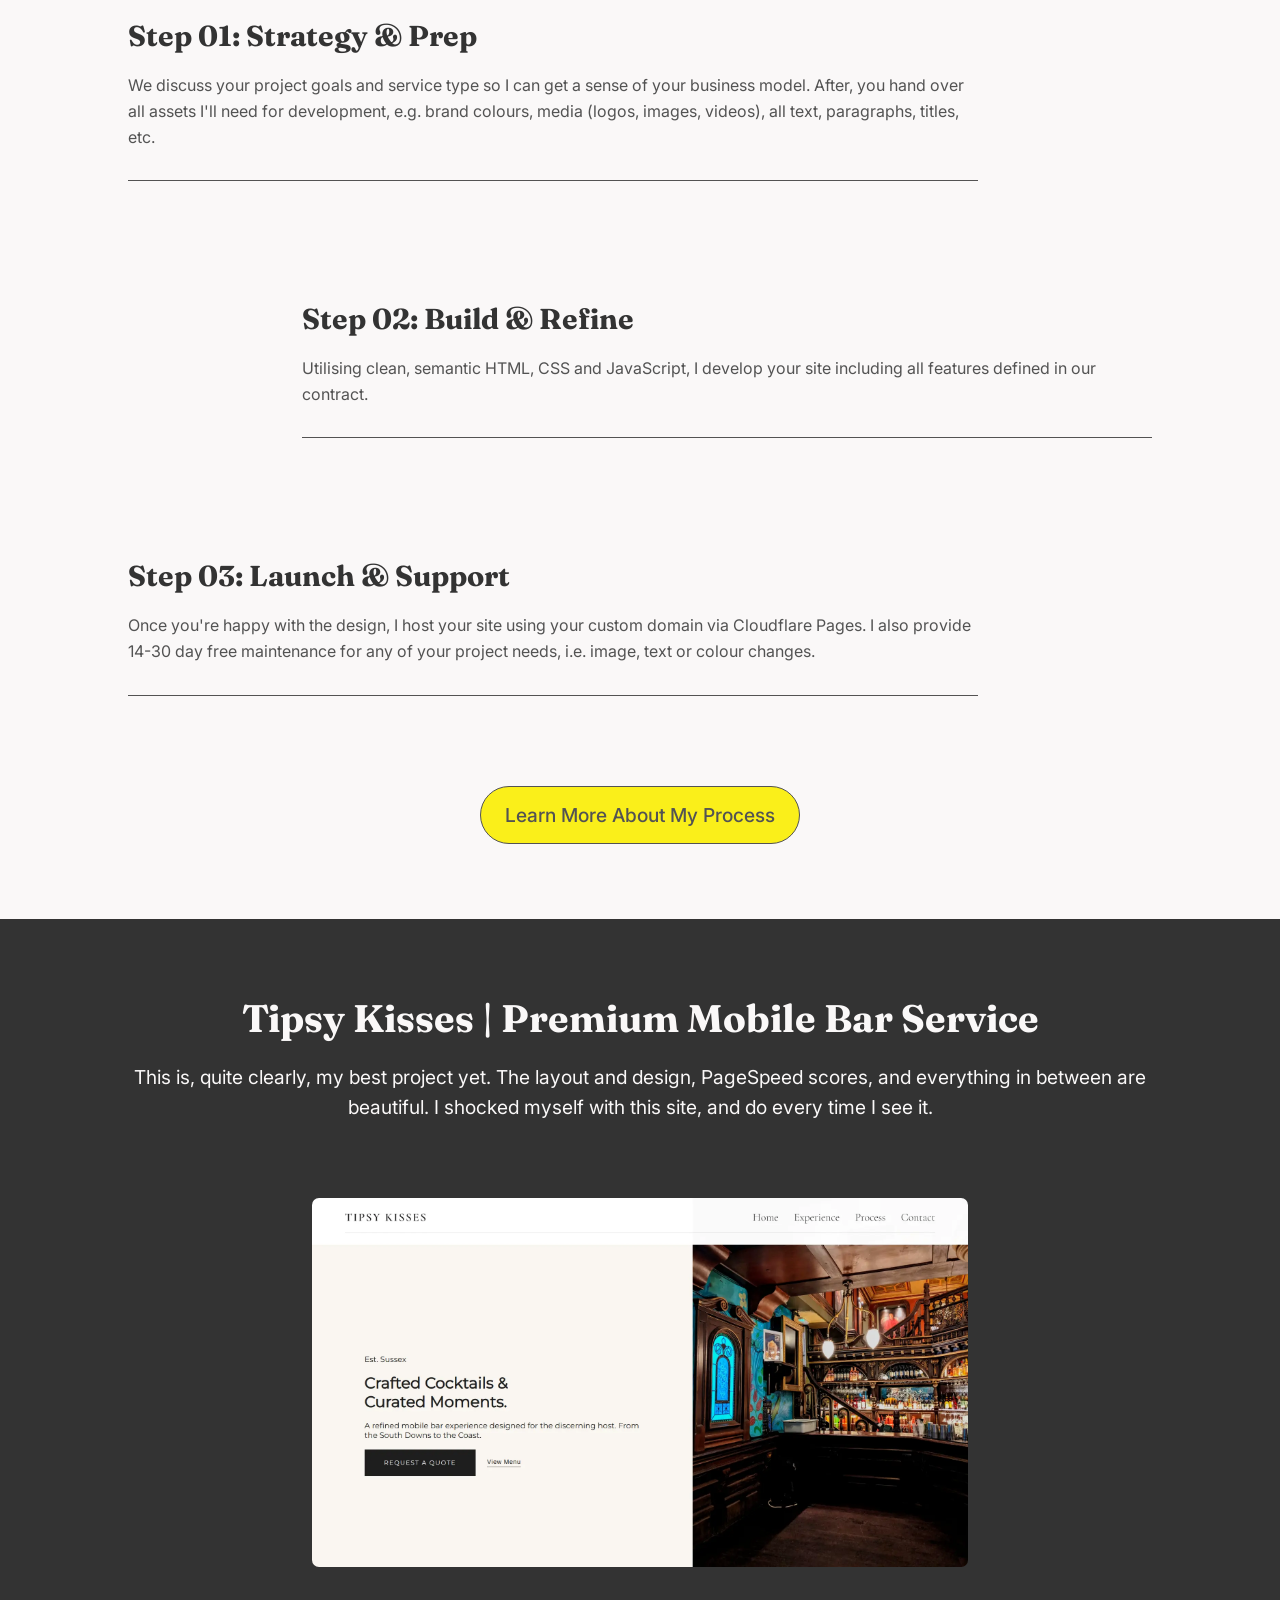
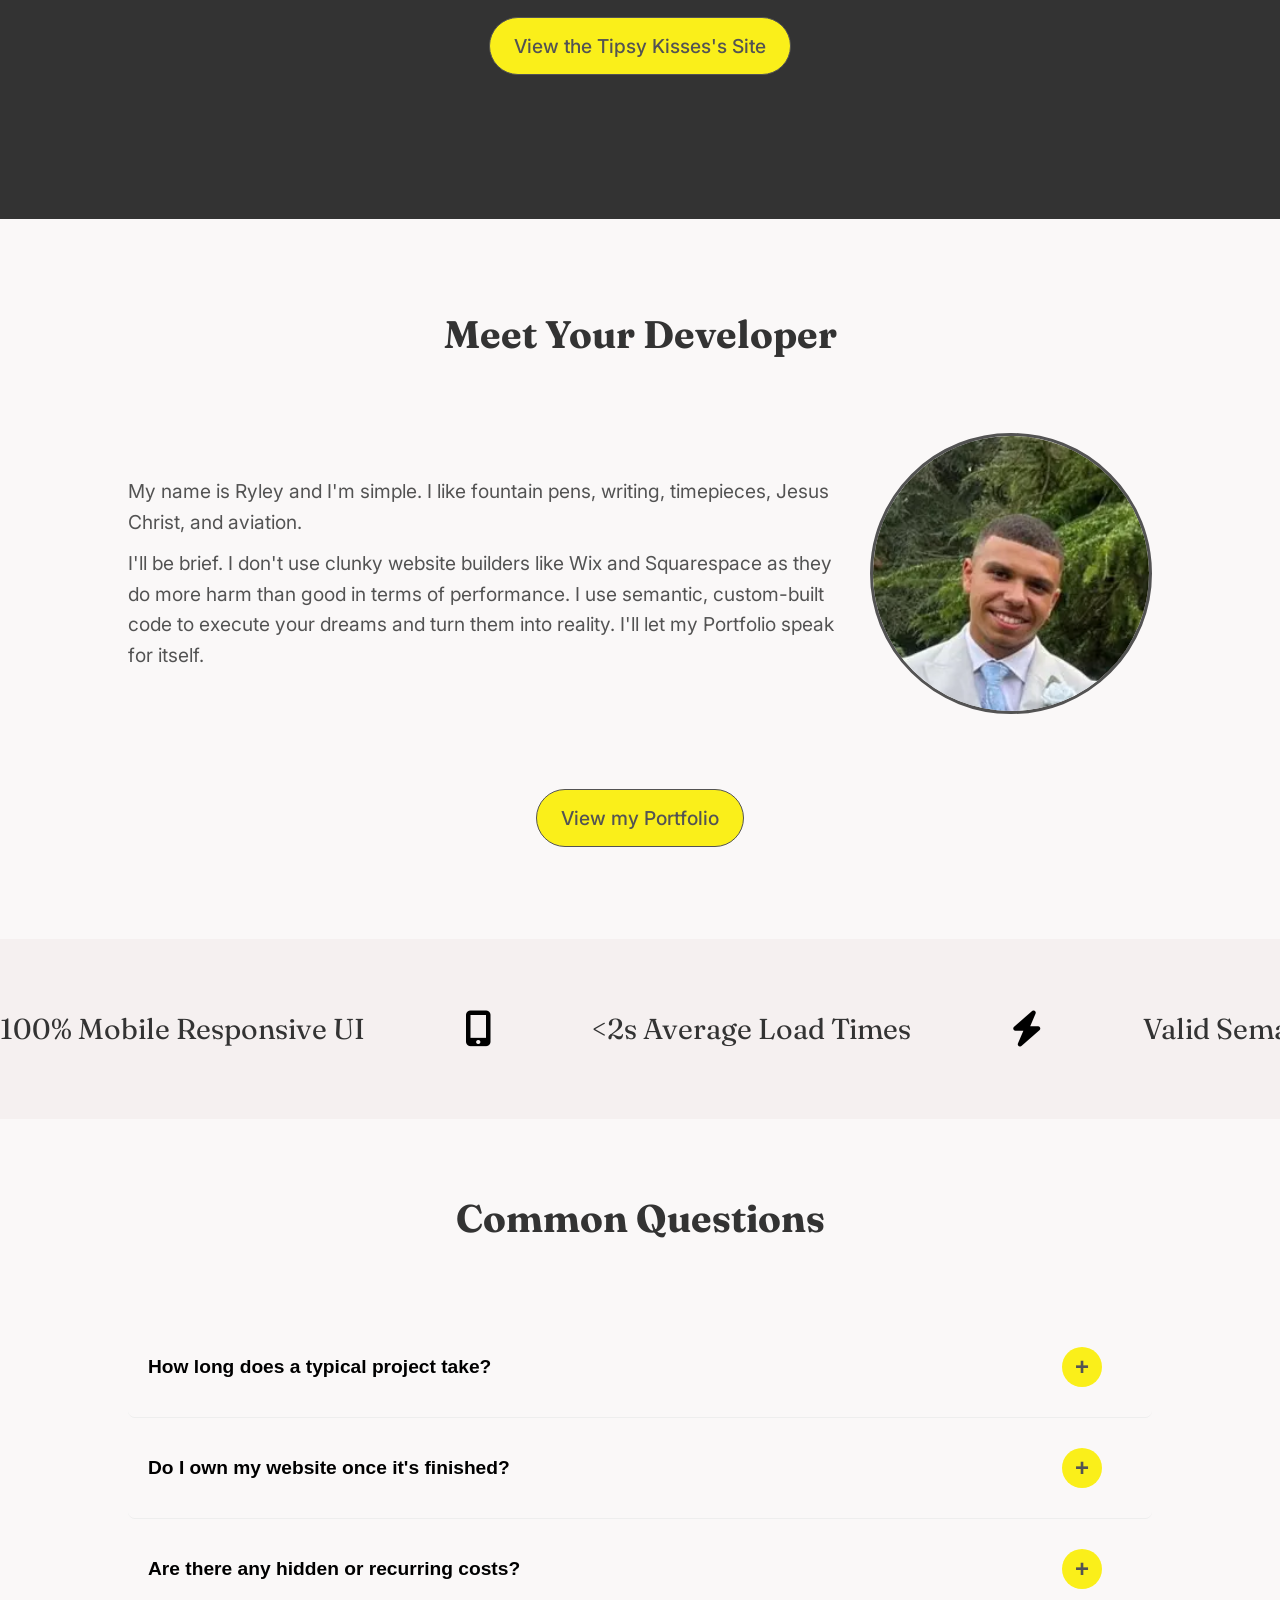
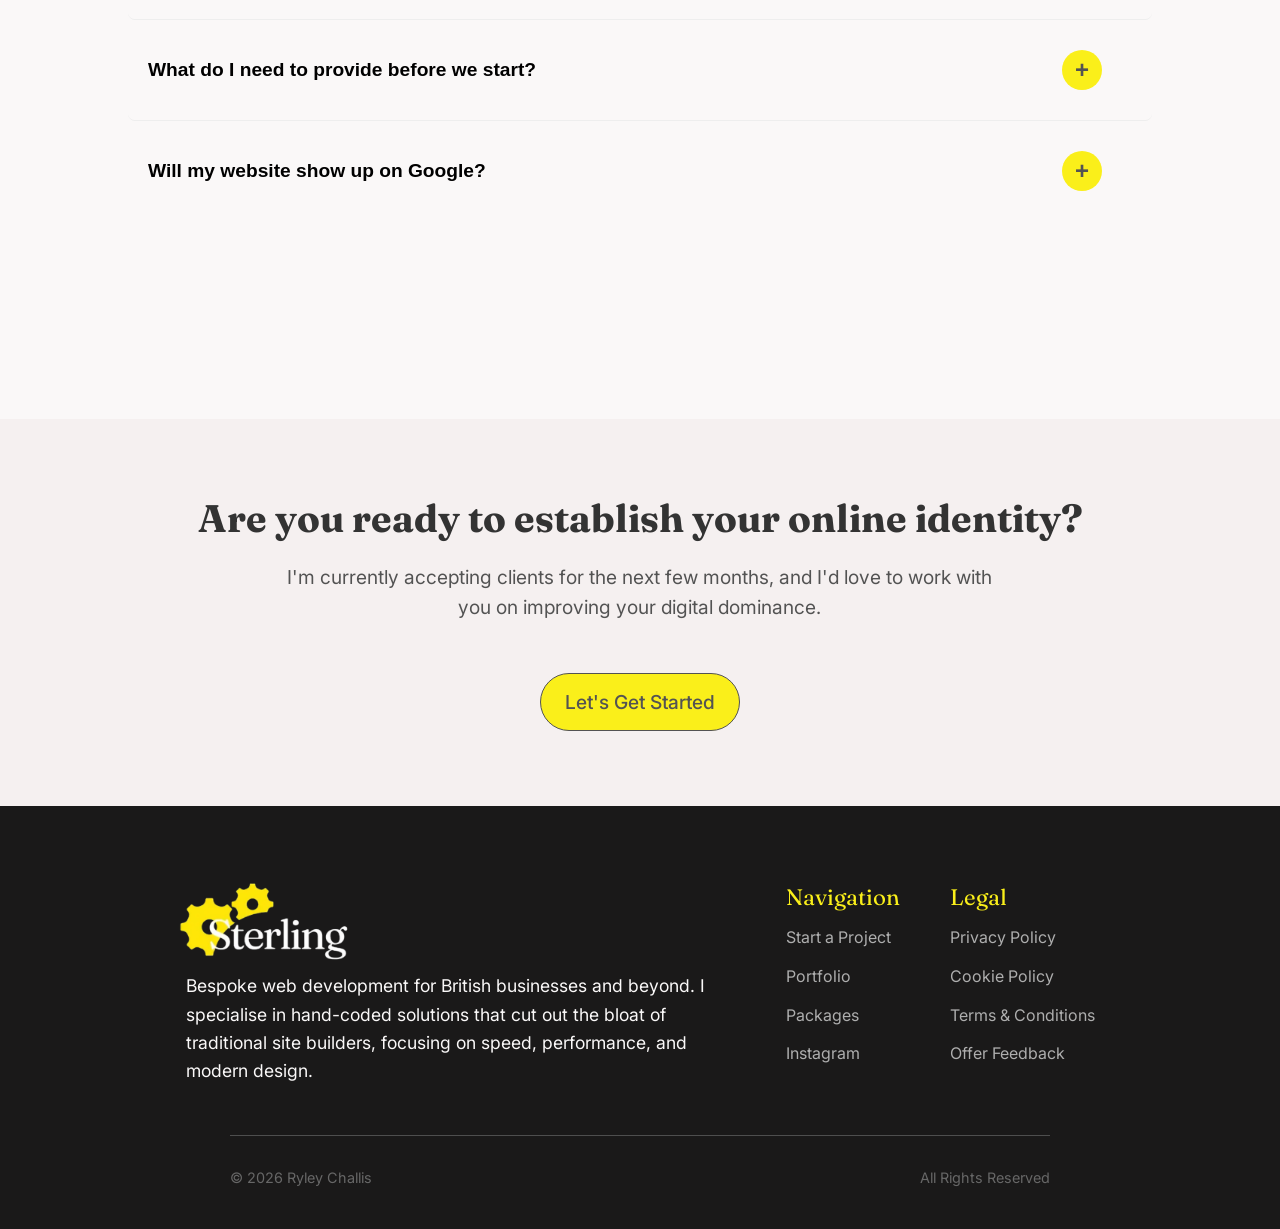
==== commit db806a68: "Upload files" ====
--- a/index.html
+++ b/index.html
@@ -563,7 +563,7 @@
                     <ul>
                         <li>Built for established service providers who want an automated assistant to filter out bad fits and capture high-value inquiries 24/7.</li>
                         <li><b>3-5 Strategic Pages </b>(Home, About/Team, Services/Products, Contact + Extra)</li>
-                        <li><b>Features: </b>Google Maps Integration and Local SEO Kit, Interactive Client Onboarding Form, and Analytics setup</li>
+                        <li><b>Features: </b>Google Maps Integration and Local SEO Kit, Interactive Client Onboarding Form, Analytics setup, and headless CMS integration</li>
                         <li><b>Starting at: </b>£700</li>
                     </ul>
                     <a class="btn-primary" href="booking.html">Start Project</a>
@@ -575,7 +575,7 @@
                     <ul>
                         <li>Designed for growing brands ready to dominate their market, showcase a massive portfolio, and deliver a premium user experience.</li>
                         <li><b>6-10 Custom Pages </b>(Case studies, product showcases, or dynamic hubs).</li>
-                        <li><b>Features: </b>Bespoke layout animations, instant filtering systems, media optimisation, and 90+ PageSpeed scoring.</li>
+                        <li><b>Features: </b>Bespoke layout animations, instant filtering systems, media optimisation, 90+ PageSpeed scoring, Analytics setup, and headless CMS integration.</li>
                         <li><b>Starting at: </b>Starting at £1200</li>
                     </ul>
                     <a class="btn-primary" href="booking.html">Start Project</a>
